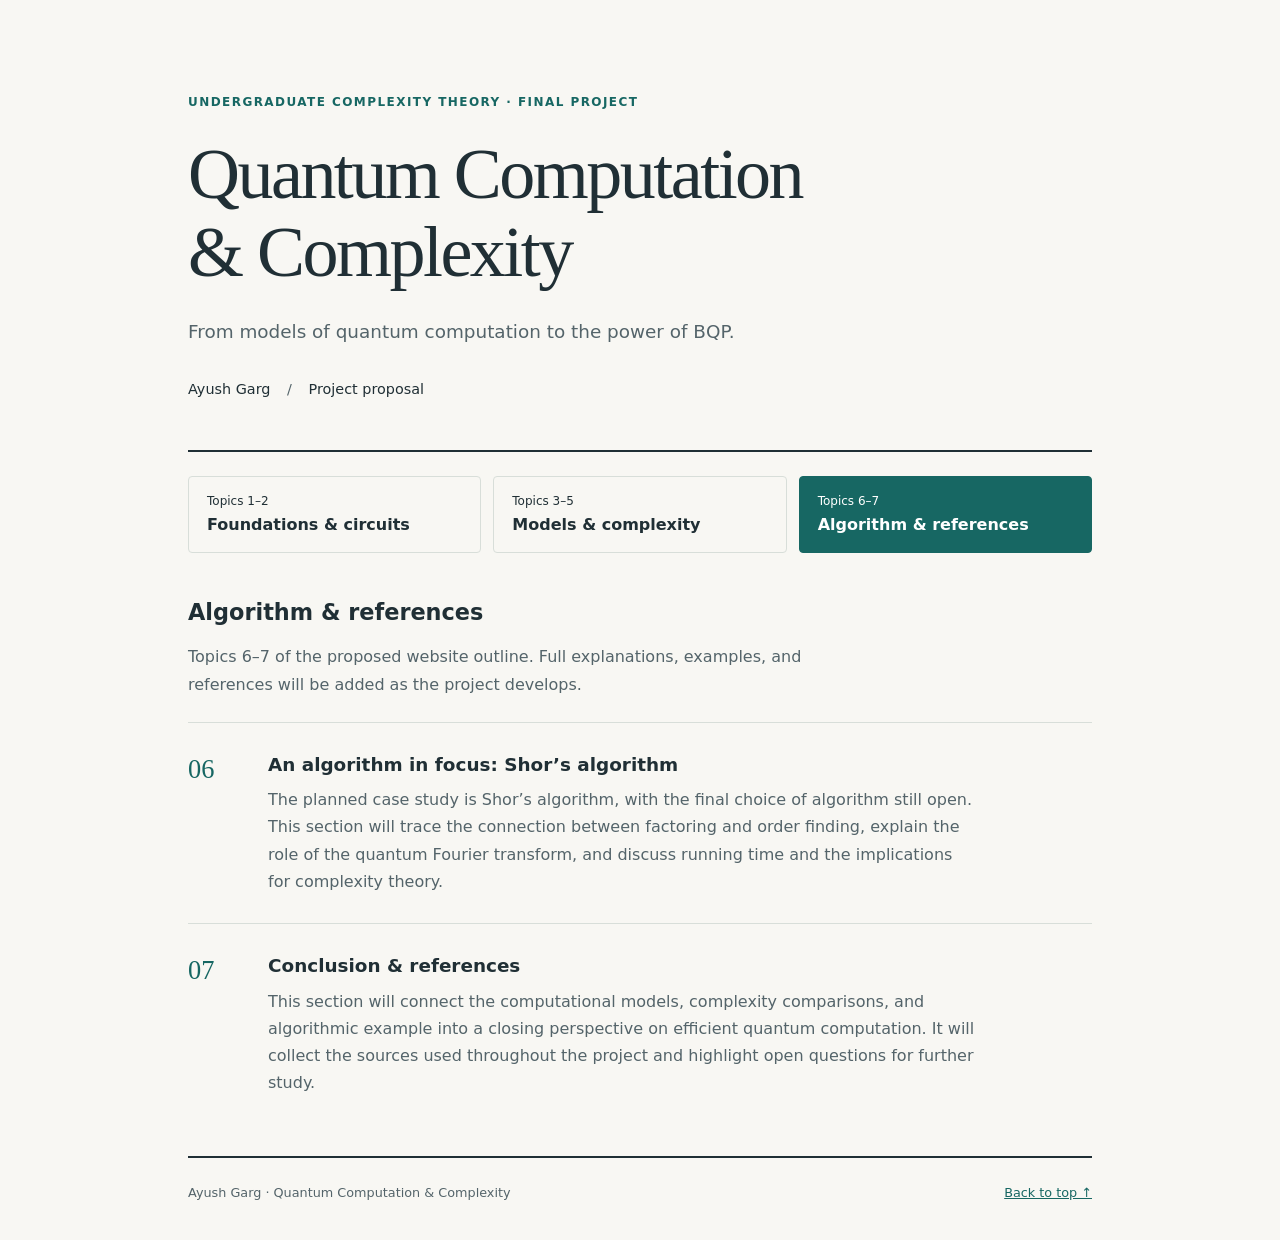
==== algorithm-and-references.html @ 33ba8f1b "Split outline into three navigable topic pages" ====
<!DOCTYPE html>
<html lang="en">
<head>
  <meta charset="utf-8">
  <meta name="viewport" content="width=device-width, initial-scale=1">
  <meta name="description" content="Ayush Garg’s complexity theory final project: a proposed exploration of quantum computation and BQP.">
  <title>Algorithm &amp; references | Ayush Garg</title>
  <link rel="stylesheet" href="styles.css">
</head>
<body>
  <a class="skip-link" href="#outline">Skip to outline</a>
  <div class="page">
    <header>
      <p class="eyebrow">Undergraduate Complexity Theory · Final Project</p>
      <h1>Quantum Computation<br>&amp; Complexity</h1>
      <p class="subtitle">From models of quantum computation to the power of BQP.</p>
      <p class="byline">Ayush Garg <span aria-hidden="true">/</span> Project proposal</p>
    </header>
    <nav class="page-nav" aria-label="Project pages">
      <a href="index.html"><span>Topics 1–2</span>Foundations &amp; circuits</a>
      <a href="models-and-complexity.html"><span>Topics 3–5</span>Models &amp; complexity</a>
      <a href="algorithm-and-references.html" aria-current="page"><span>Topics 6–7</span>Algorithm &amp; references</a>
    </nav>
    <main id="outline">
      <div class="outline-heading">
        <h2>Algorithm &amp; references</h2>
        <p>Topics 6–7 of the proposed website outline. Full explanations, examples, and references will be added as the project develops.</p>
      </div>
      <!-- Add future content inside each corresponding section. -->
      <ol class="chapters" start="6" style="--chapter-start: 5">
        <li><section id="quantum-algorithm" aria-labelledby="algorithm-title">
          <h3 id="algorithm-title"><a href="#quantum-algorithm">An algorithm in focus: Shor’s algorithm</a></h3>
          <p>The planned case study is Shor’s algorithm, with the final choice of algorithm still open. This section will trace the connection between factoring and order finding, explain the role of the quantum Fourier transform, and discuss running time and the implications for complexity theory.</p>
        </section></li>
        <li><section id="conclusion-and-references" aria-labelledby="references-title">
          <h3 id="references-title"><a href="#conclusion-and-references">Conclusion &amp; references</a></h3>
          <p>This section will connect the computational models, complexity comparisons, and algorithmic example into a closing perspective on efficient quantum computation. It will collect the sources used throughout the project and highlight open questions for further study.</p>
        </section></li>
      </ol>
    </main>
    <footer>Ayush Garg · Quantum Computation &amp; Complexity <a href="#">Back to top ↑</a></footer>
  </div>
</body>
</html>
---- styles.css ----
:root { color-scheme: light; --paper: #f8f7f3; --ink: #202f35; --muted: #54646a; --accent: #176763; --rule: #d8ded9; }
* { box-sizing: border-box; }
html { scroll-behavior: smooth; }
body { margin: 0; background: var(--paper); color: var(--ink); font-family: system-ui, -apple-system, BlinkMacSystemFont, "Segoe UI", sans-serif; line-height: 1.7; }
.page { max-width: 1000px; margin: 0 auto; padding: 0 48px; }
header { padding: 80px 0 48px; border-bottom: 2px solid var(--ink); }
.eyebrow { color: var(--accent); font-size: .75rem; font-weight: 700; letter-spacing: .12em; text-transform: uppercase; }
h1 { margin: 24px 0; font-family: Georgia, "Times New Roman", serif; font-size: clamp(2.5rem, 6vw, 4.5rem); font-weight: 400; line-height: 1.08; letter-spacing: -.035em; }
.subtitle { max-width: 550px; color: var(--muted); font-size: 1.15rem; }
.byline { margin: 30px 0 0; font-size: .9rem; }
.byline span { margin: 0 12px; color: var(--muted); }
.outline-heading { padding: 40px 0 24px; }
h2 { margin: 0 0 12px; font-size: 1.4rem; font-weight: 600; }
.outline-heading p { max-width: 680px; margin: 0; color: var(--muted); }
.chapters { list-style: none; counter-reset: chapter var(--chapter-start, 0); margin: 0; padding: 0; }
.chapters li { counter-increment: chapter; display: grid; grid-template-columns: 56px 1fr; gap: 24px; padding: 28px 0; border-top: 1px solid var(--rule); }
.chapters li::before { content: counter(chapter, decimal-leading-zero); color: var(--accent); font-family: Georgia, "Times New Roman", serif; font-size: 1.65rem; line-height: 1.4; }
section { scroll-margin-top: 24px; }
h3 { margin: 0 0 8px; font-size: 1.15rem; font-weight: 600; line-height: 1.5; }
h3 a { color: inherit; text-decoration: none; }
h3 a:hover { color: var(--accent); text-decoration: underline; text-underline-offset: 5px; }
section p { max-width: 710px; margin: 0; color: var(--muted); }
footer { display: flex; justify-content: space-between; gap: 20px; margin-top: 32px; padding: 24px 0 36px; border-top: 2px solid var(--ink); color: var(--muted); font-size: .8rem; }
footer a { color: var(--accent); white-space: nowrap; }
a:focus-visible { outline: 2px solid var(--accent); outline-offset: 5px; }
.skip-link { position: absolute; top: 8px; left: 8px; padding: 8px 16px; background: var(--ink); color: white; transform: translateY(-150%); }
.skip-link:focus { transform: translateY(0); }
@media (max-width: 600px) {
  .page { padding: 0 24px; }
  header { padding-top: 40px; }
  .chapters li { grid-template-columns: 32px 1fr; gap: 12px; }
  footer { flex-direction: column; gap: 8px; }
}
@media (prefers-reduced-motion: reduce) { html { scroll-behavior: auto; } }

/* Shared navigation across the three topic pages. */
.page-nav { display: flex; gap: 12px; padding: 24px 0 0; }
.page-nav a { flex: 1; padding: 14px 18px; border: 1px solid var(--rule); border-radius: 4px; color: var(--ink); text-decoration: none; font-weight: 600; }
.page-nav span { display: block; font-size: .75rem; font-weight: 400; }
.page-nav a:hover { border-color: var(--accent); }
.page-nav a[aria-current="page"] { background: var(--accent); border-color: var(--accent); color: white; }
@media (max-width: 600px) { .page-nav { flex-direction: column; gap: 8px; } }
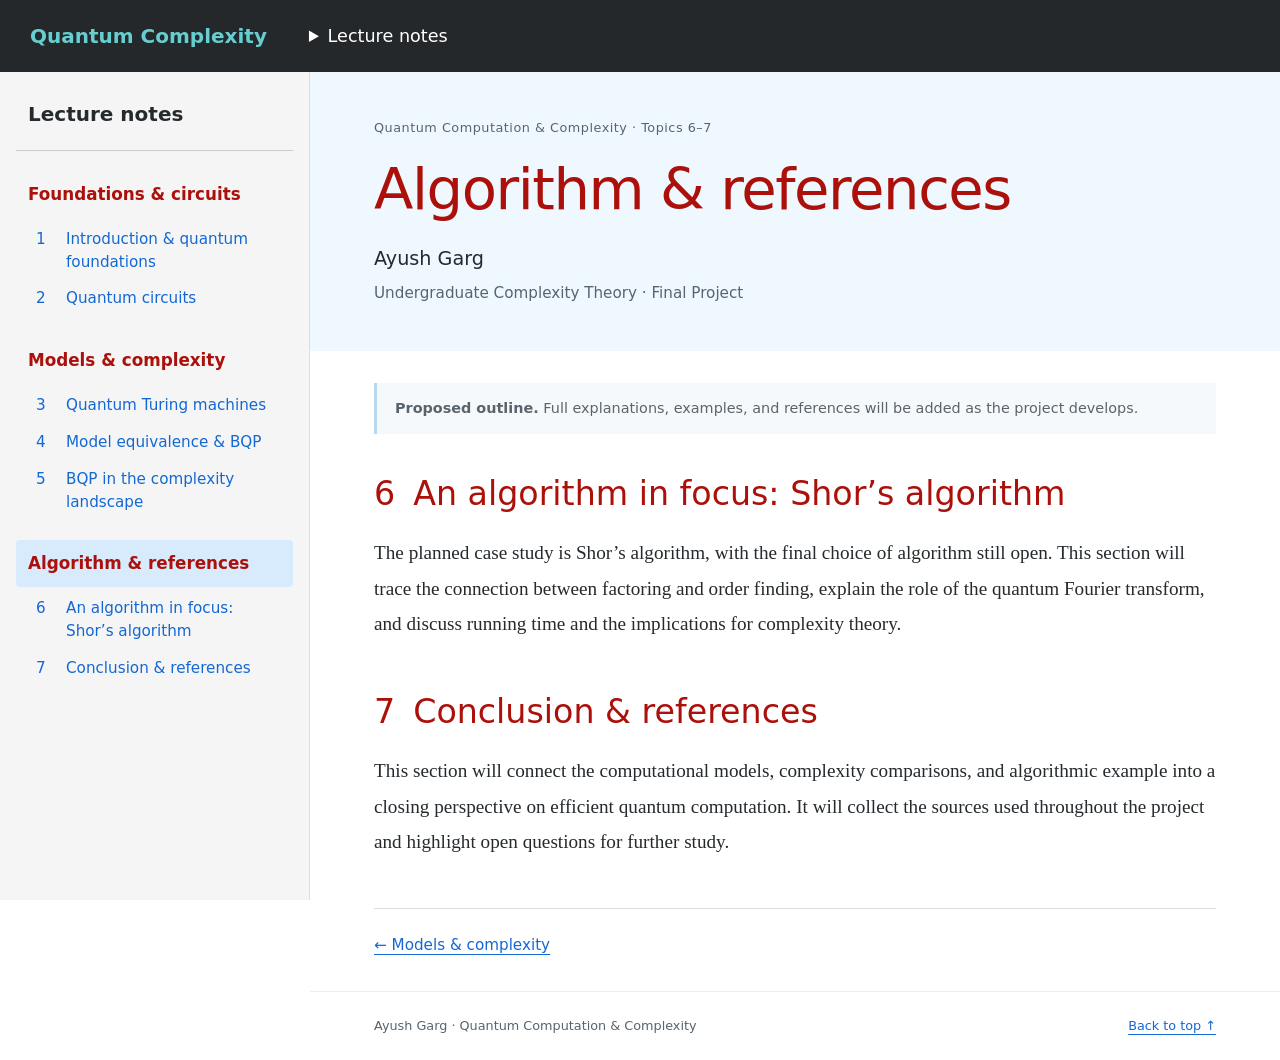
==== commit f143ae2f: "Style project as lecture notes with sidebar navigation" ====
--- a/algorithm-and-references.html
+++ b/algorithm-and-references.html
@@ -5,38 +5,55 @@
   <meta name="viewport" content="width=device-width, initial-scale=1">
   <meta name="description" content="Ayush Garg’s complexity theory final project: a proposed exploration of quantum computation and BQP.">
   <title>Algorithm &amp; references | Ayush Garg</title>
-  <link rel="stylesheet" href="styles.css">
+  <link rel="stylesheet" href="styles.css?v=lecture-notes">
 </head>
 <body>
-  <a class="skip-link" href="#outline">Skip to outline</a>
-  <div class="page">
-    <header>
-      <p class="eyebrow">Undergraduate Complexity Theory · Final Project</p>
-      <h1>Quantum Computation<br>&amp; Complexity</h1>
-      <p class="subtitle">From models of quantum computation to the power of BQP.</p>
-      <p class="byline">Ayush Garg <span aria-hidden="true">/</span> Project proposal</p>
-    </header>
-    <nav class="page-nav" aria-label="Project pages">
-      <a href="index.html"><span>Topics 1–2</span>Foundations &amp; circuits</a>
-      <a href="models-and-complexity.html"><span>Topics 3–5</span>Models &amp; complexity</a>
-      <a href="algorithm-and-references.html" aria-current="page"><span>Topics 6–7</span>Algorithm &amp; references</a>
-    </nav>
+  <a class="skip-link" href="#outline">Skip to lecture notes</a>
+  <header class="topbar">
+    <a class="brand" href="index.html">Quantum Complexity</a>
+    <details class="lecture-menu"><summary>Lecture notes</summary><div class="menu-links"><a href="index.html">Foundations &amp; circuits</a><a href="models-and-complexity.html">Models &amp; complexity</a><a href="algorithm-and-references.html" aria-current="page">Algorithm &amp; references</a></div></details>
+  </header>
+  <aside class="sidebar">
+    <h2>Lecture notes</h2>
+    <nav aria-label="Lecture notes">
+<div class="nav-group"><a class="lecture-link" href="index.html">Foundations &amp; circuits</a><ul class="section-links">
+<li><a href="index.html#introduction"><span>1</span>Introduction &amp; quantum foundations</a></li>
+<li><a href="index.html#quantum-circuits"><span>2</span>Quantum circuits</a></li>
+</ul></div>
+<div class="nav-group"><a class="lecture-link" href="models-and-complexity.html">Models &amp; complexity</a><ul class="section-links">
+<li><a href="models-and-complexity.html#quantum-turing-machines"><span>3</span>Quantum Turing machines</a></li>
+<li><a href="models-and-complexity.html#equivalence-and-bqp"><span>4</span>Model equivalence &amp; BQP</a></li>
+<li><a href="models-and-complexity.html#complexity-landscape"><span>5</span>BQP in the complexity landscape</a></li>
+</ul></div>
+<div class="nav-group"><a class="lecture-link" href="algorithm-and-references.html" aria-current="page">Algorithm &amp; references</a><ul class="section-links">
+<li><a href="algorithm-and-references.html#quantum-algorithm"><span>6</span>An algorithm in focus: Shor’s algorithm</a></li>
+<li><a href="algorithm-and-references.html#conclusion-and-references"><span>7</span>Conclusion &amp; references</a></li>
+</ul></div>
+</nav>
+  </aside>
+  <div class="reading-pane">
     <main id="outline">
-      <div class="outline-heading">
-        <h2>Algorithm &amp; references</h2>
-        <p>Topics 6–7 of the proposed website outline. Full explanations, examples, and references will be added as the project develops.</p>
-      </div>
+      <header class="lecture-header">
+        <p class="eyebrow">Quantum Computation &amp; Complexity · Topics 6–7</p>
+        <h1>Algorithm &amp; references</h1>
+        <p class="byline">Ayush Garg</p>
+        <p class="course">Undergraduate Complexity Theory · Final Project</p>
+      </header>
+      <div class="notes-body">
+        <p class="proposal-note"><strong>Proposed outline.</strong> Full explanations, examples, and references will be added as the project develops.</p>
       <!-- Add future content inside each corresponding section. -->
       <ol class="chapters" start="6" style="--chapter-start: 5">
         <li><section id="quantum-algorithm" aria-labelledby="algorithm-title">
-          <h3 id="algorithm-title"><a href="#quantum-algorithm">An algorithm in focus: Shor’s algorithm</a></h3>
+          <h2 id="algorithm-title"><a href="#quantum-algorithm">An algorithm in focus: Shor’s algorithm</a></h2>
           <p>The planned case study is Shor’s algorithm, with the final choice of algorithm still open. This section will trace the connection between factoring and order finding, explain the role of the quantum Fourier transform, and discuss running time and the implications for complexity theory.</p>
         </section></li>
         <li><section id="conclusion-and-references" aria-labelledby="references-title">
-          <h3 id="references-title"><a href="#conclusion-and-references">Conclusion &amp; references</a></h3>
+          <h2 id="references-title"><a href="#conclusion-and-references">Conclusion &amp; references</a></h2>
           <p>This section will connect the computational models, complexity comparisons, and algorithmic example into a closing perspective on efficient quantum computation. It will collect the sources used throughout the project and highlight open questions for further study.</p>
         </section></li>
       </ol>
+        <nav class="reading-nav" aria-label="Continue reading"><a href="models-and-complexity.html">← Models &amp; complexity</a></nav>
+      </div>
     </main>
     <footer>Ayush Garg · Quantum Computation &amp; Complexity <a href="#">Back to top ↑</a></footer>
   </div>
--- a/styles.css
+++ b/styles.css
@@ -1,42 +1,60 @@
-:root { color-scheme: light; --paper: #f8f7f3; --ink: #202f35; --muted: #54646a; --accent: #176763; --rule: #d8ded9; }
+:root { color-scheme: light; --ink: #252a2d; --muted: #59646c; --red: #ac100b; --blue: #1468d4; --selected: #d8ebfc; --sidebar: 310px; --topbar: 72px; }
 * { box-sizing: border-box; }
-html { scroll-behavior: smooth; }
-body { margin: 0; background: var(--paper); color: var(--ink); font-family: system-ui, -apple-system, BlinkMacSystemFont, "Segoe UI", sans-serif; line-height: 1.7; }
-.page { max-width: 1000px; margin: 0 auto; padding: 0 48px; }
-header { padding: 80px 0 48px; border-bottom: 2px solid var(--ink); }
-.eyebrow { color: var(--accent); font-size: .75rem; font-weight: 700; letter-spacing: .12em; text-transform: uppercase; }
-h1 { margin: 24px 0; font-family: Georgia, "Times New Roman", serif; font-size: clamp(2.5rem, 6vw, 4.5rem); font-weight: 400; line-height: 1.08; letter-spacing: -.035em; }
-.subtitle { max-width: 550px; color: var(--muted); font-size: 1.15rem; }
-.byline { margin: 30px 0 0; font-size: .9rem; }
-.byline span { margin: 0 12px; color: var(--muted); }
-.outline-heading { padding: 40px 0 24px; }
-h2 { margin: 0 0 12px; font-size: 1.4rem; font-weight: 600; }
-.outline-heading p { max-width: 680px; margin: 0; color: var(--muted); }
-.chapters { list-style: none; counter-reset: chapter var(--chapter-start, 0); margin: 0; padding: 0; }
-.chapters li { counter-increment: chapter; display: grid; grid-template-columns: 56px 1fr; gap: 24px; padding: 28px 0; border-top: 1px solid var(--rule); }
-.chapters li::before { content: counter(chapter, decimal-leading-zero); color: var(--accent); font-family: Georgia, "Times New Roman", serif; font-size: 1.65rem; line-height: 1.4; }
-section { scroll-margin-top: 24px; }
-h3 { margin: 0 0 8px; font-size: 1.15rem; font-weight: 600; line-height: 1.5; }
-h3 a { color: inherit; text-decoration: none; }
-h3 a:hover { color: var(--accent); text-decoration: underline; text-underline-offset: 5px; }
-section p { max-width: 710px; margin: 0; color: var(--muted); }
-footer { display: flex; justify-content: space-between; gap: 20px; margin-top: 32px; padding: 24px 0 36px; border-top: 2px solid var(--ink); color: var(--muted); font-size: .8rem; }
-footer a { color: var(--accent); white-space: nowrap; }
-a:focus-visible { outline: 2px solid var(--accent); outline-offset: 5px; }
-.skip-link { position: absolute; top: 8px; left: 8px; padding: 8px 16px; background: var(--ink); color: white; transform: translateY(-150%); }
+html { scroll-behavior: smooth; scroll-padding-top: 96px; }
+body { margin: 0; background: white; color: var(--ink); font-family: system-ui, -apple-system, BlinkMacSystemFont, "Segoe UI", sans-serif; line-height: 1.6; }
+a { color: var(--blue); text-underline-offset: 4px; }
+a:focus-visible, summary:focus-visible { outline: 3px solid #3187e5; outline-offset: 3px; }
+.topbar { position: sticky; top: 0; z-index: 10; height: var(--topbar); display: flex; align-items: center; gap: 42px; padding: 0 30px; background: #24282b; color: white; }
+.brand { color: #66ced0; font-size: 1.25rem; font-weight: 650; text-decoration: none; }
+.lecture-menu { position: relative; }
+.lecture-menu summary { cursor: pointer; font-size: 1.1rem; padding: 12px 0; }
+.menu-links { position: absolute; top: 100%; left: 0; width: 290px; padding: 10px 0; background: white; border: 1px solid #d6dadd; border-radius: 5px; box-shadow: 0 12px 28px #0003; }
+.menu-links a { display: block; padding: 12px 20px; color: var(--red); text-decoration: none; }
+.menu-links a:hover, .menu-links a[aria-current="page"] { background: var(--selected); }
+.sidebar { position: fixed; top: var(--topbar); bottom: 0; left: 0; width: var(--sidebar); overflow-y: auto; background: #f5f5f5; border-right: 1px solid #dedede; padding: 26px 16px; }
+.sidebar h2 { margin: 0 0 20px; padding: 0 12px 20px; border-bottom: 1px solid #ccc; font-size: 1.25rem; font-weight: 650; }
+.nav-group { margin-bottom: 20px; }
+.lecture-link { display: block; padding: 10px 12px; color: var(--red); text-decoration: none; border-radius: 4px; font-size: 1.05rem; font-weight: 550; }
+.lecture-link[aria-current="page"] { background: var(--selected); }
+.lecture-link:hover { background: #e5edf4; }
+.section-links { list-style: none; padding: 3px 0 0; margin: 0; }
+.section-links a { display: grid; grid-template-columns: 20px 1fr; gap: 10px; padding: 7px 12px 7px 20px; font-size: .95rem; text-decoration: none; line-height: 1.5; }
+.section-links a:hover { text-decoration: underline; background: #eaf2fa; }
+.reading-pane { margin-left: var(--sidebar); }
+.lecture-header { padding: 46px clamp(28px, 5vw, 80px); background: #eff8ff; }
+.eyebrow { margin: 0 0 18px; color: var(--muted); font-size: .8rem; letter-spacing: .04em; }
+h1 { margin: 0 0 20px; font-size: clamp(2.3rem, 4.5vw, 4.2rem); line-height: 1.17; color: var(--red); font-weight: 350; letter-spacing: -.025em; }
+.byline { margin: 0; font-size: 1.2rem; }
+.course { margin: 6px 0 0; color: var(--muted); font-size: .95rem; }
+.notes-body { max-width: 1100px; padding: 32px clamp(28px, 5vw, 80px) 10px; }
+.proposal-note { margin: 0 0 38px; padding: 14px 18px; border-left: 3px solid #b8d8ef; background: #f6f9fc; color: var(--muted); font-size: .9rem; }
+.chapters { list-style: none; counter-reset: chapter var(--chapter-start, 0); padding: 0; margin: 0; }
+.chapters > li { counter-increment: chapter; margin-bottom: 48px; }
+.chapters h2 { display: flex; gap: 18px; margin: 0 0 20px; font-size: clamp(1.65rem, 2.6vw, 2.5rem); line-height: 1.3; font-weight: 400; color: var(--red); }
+.chapters h2::before { content: counter(chapter); }
+.chapters h2 a { color: inherit; text-decoration: none; }
+.chapters h2 a:hover { text-decoration: underline; }
+section p { font-family: Georgia, "Times New Roman", serif; font-size: 1.2rem; line-height: 1.85; margin: 0 0 20px; }
+section:target { border-left: 3px solid #b8d8ef; padding-left: 18px; }
+.reading-nav { display: flex; flex-wrap: wrap; justify-content: space-between; gap: 18px; border-top: 1px solid #ddd; padding: 24px 0; font-size: .95rem; }
+.reading-nav .next { margin-left: auto; }
+footer { display: flex; flex-wrap: wrap; justify-content: space-between; gap: 16px; padding: 24px clamp(28px, 5vw, 80px); border-top: 1px solid #eee; color: var(--muted); font-size: .8rem; }
+.skip-link { position: fixed; z-index: 20; top: 8px; left: 8px; padding: 10px 18px; background: white; transform: translateY(-150%); }
 .skip-link:focus { transform: translateY(0); }
-@media (max-width: 600px) {
-  .page { padding: 0 24px; }
-  header { padding-top: 40px; }
-  .chapters li { grid-template-columns: 32px 1fr; gap: 12px; }
-  footer { flex-direction: column; gap: 8px; }
+@media (min-width: 1500px) { :root { --sidebar: 350px; } }
+@media (max-width: 760px) {
+  :root { --topbar: 64px; }
+  .topbar { padding: 0 18px; gap: 20px; justify-content: space-between; }
+  .brand { font-size: 1rem; }
+  .lecture-menu summary { font-size: .9rem; }
+  .menu-links { left: auto; right: 0; width: min(290px, 90vw); }
+  .sidebar { position: static; width: auto; padding: 20px 16px 4px; border-right: 0; border-bottom: 1px solid #ddd; }
+  .sidebar h2 { font-size: 1.1rem; margin-bottom: 12px; padding-bottom: 12px; }
+  .nav-group { margin-bottom: 12px; }
+  .reading-pane { margin-left: 0; }
+  .lecture-header { padding: 32px 24px; }
+  .notes-body { padding: 24px; }
+  section p { font-size: 1.1rem; }
+  footer { padding: 24px; }
 }
 @media (prefers-reduced-motion: reduce) { html { scroll-behavior: auto; } }
-
-/* Shared navigation across the three topic pages. */
-.page-nav { display: flex; gap: 12px; padding: 24px 0 0; }
-.page-nav a { flex: 1; padding: 14px 18px; border: 1px solid var(--rule); border-radius: 4px; color: var(--ink); text-decoration: none; font-weight: 600; }
-.page-nav span { display: block; font-size: .75rem; font-weight: 400; }
-.page-nav a:hover { border-color: var(--accent); }
-.page-nav a[aria-current="page"] { background: var(--accent); border-color: var(--accent); color: white; }
-@media (max-width: 600px) { .page-nav { flex-direction: column; gap: 8px; } }
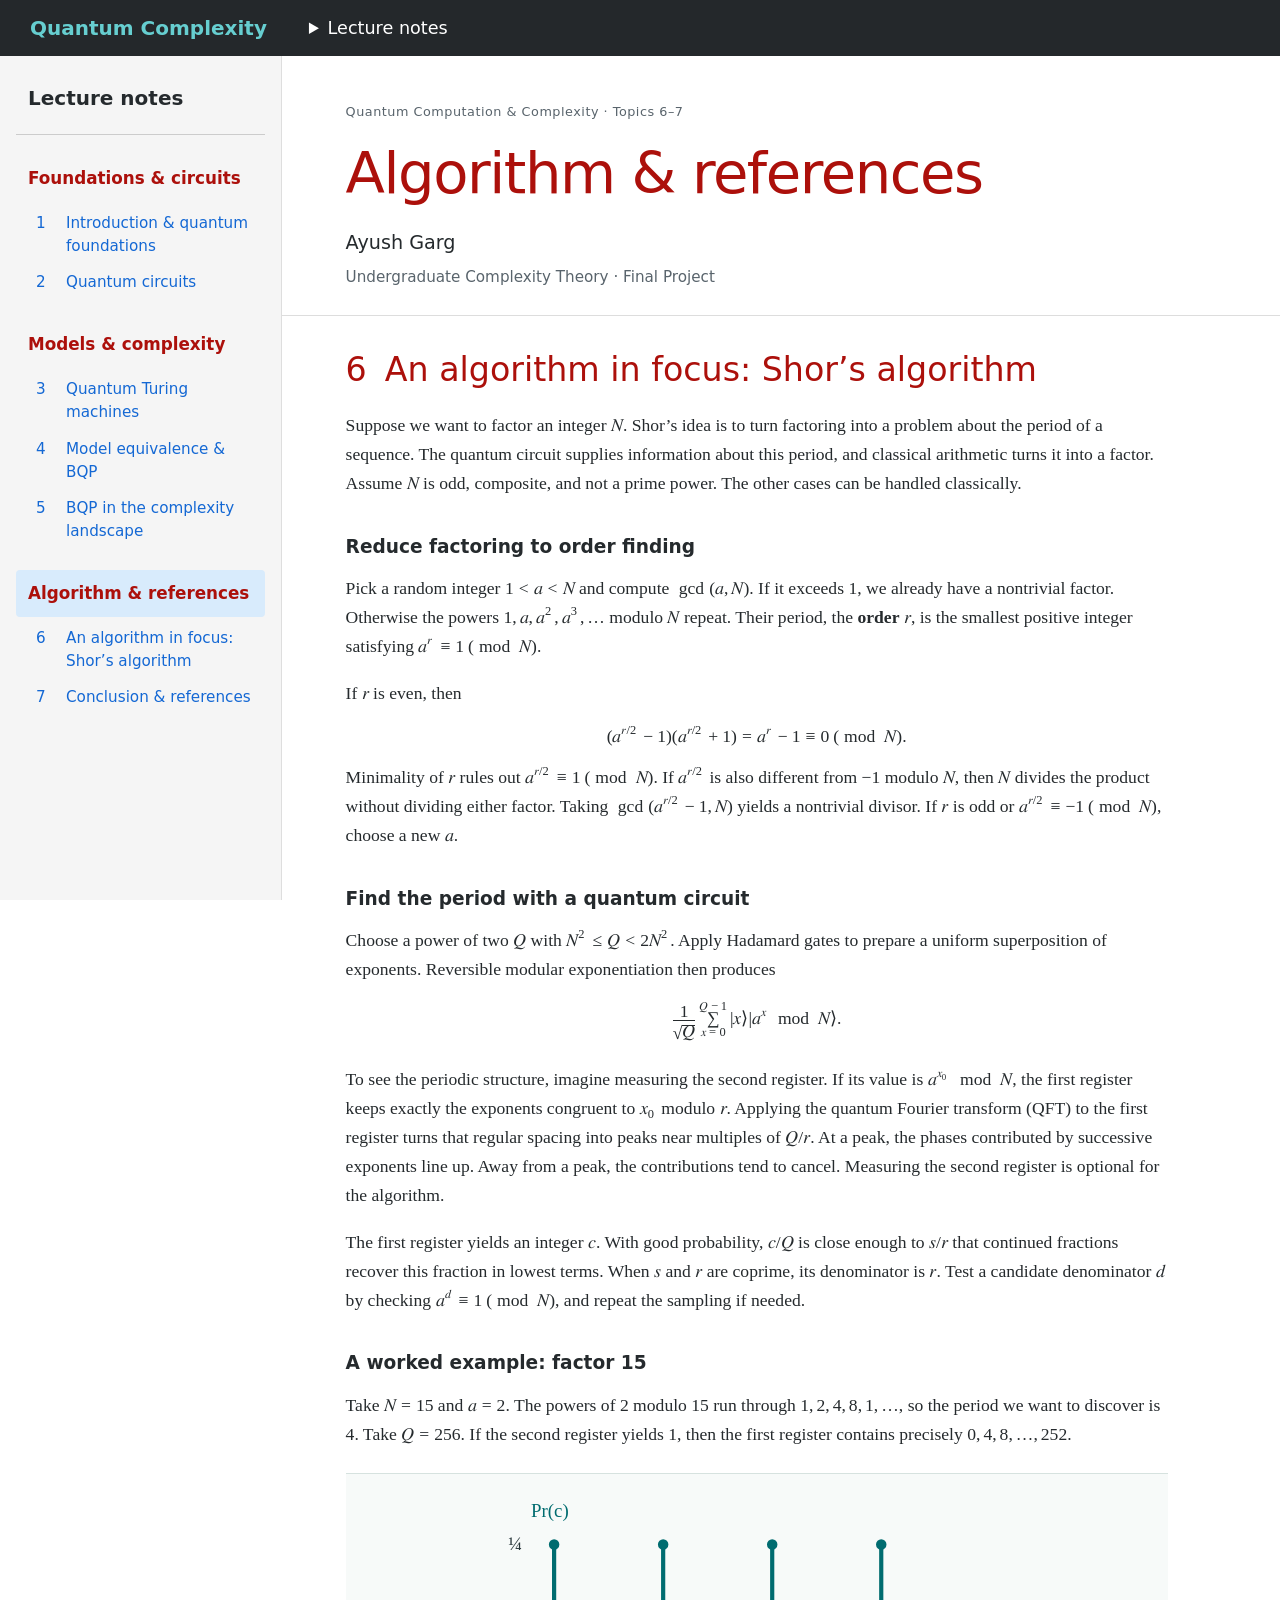
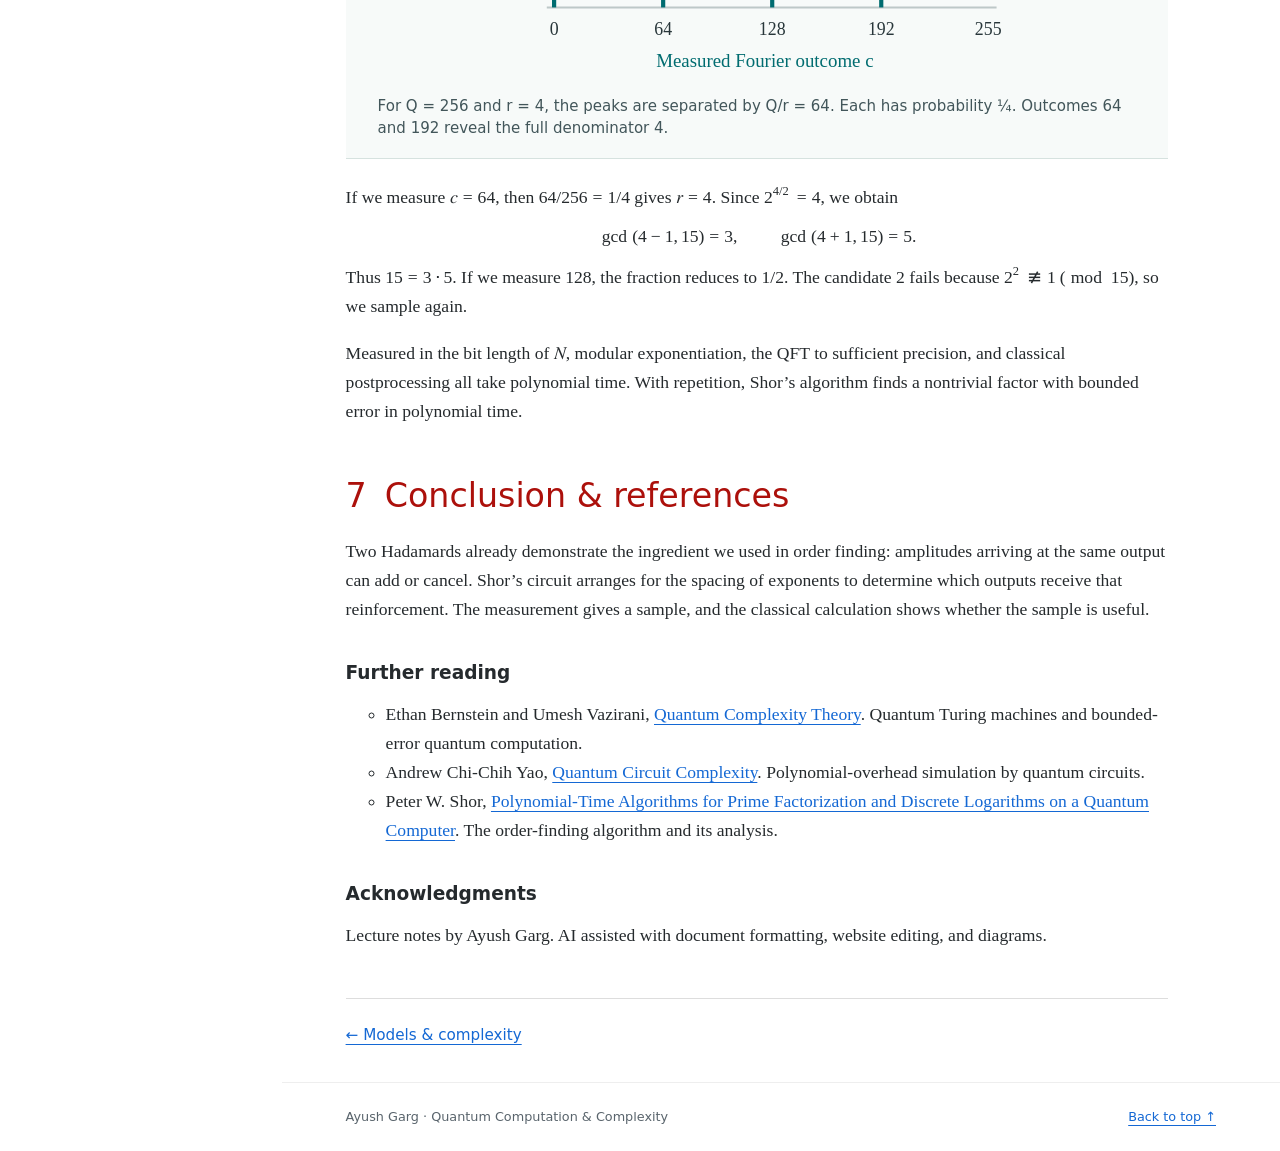
==== commit 1084085a: "4Draft 1" ====
--- a/algorithm-and-references.html
+++ b/algorithm-and-references.html
@@ -3,9 +3,9 @@
 <head>
   <meta charset="utf-8">
   <meta name="viewport" content="width=device-width, initial-scale=1">
-  <meta name="description" content="Ayush Garg’s complexity theory final project: a proposed exploration of quantum computation and BQP.">
+  <meta name="description" content="Ayush Garg’s complexity theory final project: lecture notes on quantum computation and BQP.">
   <title>Algorithm &amp; references | Ayush Garg</title>
-  <link rel="stylesheet" href="styles.css?v=lecture-notes">
+  <link rel="stylesheet" href="styles.css?v=quantum-notes-2">
 </head>
 <body>
   <a class="skip-link" href="#outline">Skip to lecture notes</a>
@@ -40,16 +40,42 @@
         <p class="course">Undergraduate Complexity Theory · Final Project</p>
       </header>
       <div class="notes-body">
-        <p class="proposal-note"><strong>Proposed outline.</strong> Full explanations, examples, and references will be added as the project develops.</p>
-      <!-- Add future content inside each corresponding section. -->
+
       <ol class="chapters" start="6" style="--chapter-start: 5">
         <li><section id="quantum-algorithm" aria-labelledby="algorithm-title">
           <h2 id="algorithm-title"><a href="#quantum-algorithm">An algorithm in focus: Shor’s algorithm</a></h2>
-          <p>The planned case study is Shor’s algorithm, with the final choice of algorithm still open. This section will trace the connection between factoring and order finding, explain the role of the quantum Fourier transform, and discuss running time and the implications for complexity theory.</p>
+<p>Suppose we want to factor an integer <math display="inline" xmlns="http://www.w3.org/1998/Math/MathML"><semantics><mi>N</mi><annotation encoding="application/x-tex">N</annotation></semantics></math>. Shor’s idea is to turn factoring into a problem about the period of a sequence. The quantum circuit supplies information about this period, and classical arithmetic turns it into a factor. Assume <math display="inline" xmlns="http://www.w3.org/1998/Math/MathML"><semantics><mi>N</mi><annotation encoding="application/x-tex">N</annotation></semantics></math> is odd, composite, and not a prime power. The other cases can be handled classically.</p>
+<h3 id="reduce-factoring-to-order-finding">Reduce factoring to order finding</h3>
+<p>Pick a random integer <math display="inline" xmlns="http://www.w3.org/1998/Math/MathML"><semantics><mrow><mn>1</mn><mo>&lt;</mo><mi>a</mi><mo>&lt;</mo><mi>N</mi></mrow><annotation encoding="application/x-tex">1&lt;a&lt;N</annotation></semantics></math> and compute <math display="inline" xmlns="http://www.w3.org/1998/Math/MathML"><semantics><mrow><mo>gcd</mo><mrow><mo stretchy="true" form="prefix">(</mo><mi>a</mi><mo>,</mo><mi>N</mi><mo stretchy="true" form="postfix">)</mo></mrow></mrow><annotation encoding="application/x-tex">\gcd(a,N)</annotation></semantics></math>. If it exceeds 1, we already have a nontrivial factor. Otherwise the powers <math display="inline" xmlns="http://www.w3.org/1998/Math/MathML"><semantics><mrow><mn>1</mn><mo>,</mo><mi>a</mi><mo>,</mo><msup><mi>a</mi><mn>2</mn></msup><mo>,</mo><msup><mi>a</mi><mn>3</mn></msup><mo>,</mo><mi>…</mi></mrow><annotation encoding="application/x-tex">1,a,a^2,a^3,\ldots</annotation></semantics></math> modulo <math display="inline" xmlns="http://www.w3.org/1998/Math/MathML"><semantics><mi>N</mi><annotation encoding="application/x-tex">N</annotation></semantics></math> repeat. Their period, the <strong>order</strong> <math display="inline" xmlns="http://www.w3.org/1998/Math/MathML"><semantics><mi>r</mi><annotation encoding="application/x-tex">r</annotation></semantics></math>, is the smallest positive integer satisfying <math display="inline" xmlns="http://www.w3.org/1998/Math/MathML"><semantics><mrow><msup><mi>a</mi><mi>r</mi></msup><mo>≡</mo><mn>1</mn><mrow><mspace width="0.222em"></mspace><mo stretchy="false" form="prefix">(</mo><mo>mod</mo><mspace width="0.222em"></mspace><mi>N</mi><mo stretchy="false" form="postfix">)</mo></mrow></mrow><annotation encoding="application/x-tex">a^r\equiv1\pmod N</annotation></semantics></math>.</p>
+<p>If <math display="inline" xmlns="http://www.w3.org/1998/Math/MathML"><semantics><mi>r</mi><annotation encoding="application/x-tex">r</annotation></semantics></math> is even, then <math display="block" xmlns="http://www.w3.org/1998/Math/MathML"><semantics><mrow><mrow><mo stretchy="true" form="prefix">(</mo><msup><mi>a</mi><mrow><mi>r</mi><mi>/</mi><mn>2</mn></mrow></msup><mo>−</mo><mn>1</mn><mo stretchy="true" form="postfix">)</mo></mrow><mrow><mo stretchy="true" form="prefix">(</mo><msup><mi>a</mi><mrow><mi>r</mi><mi>/</mi><mn>2</mn></mrow></msup><mo>+</mo><mn>1</mn><mo stretchy="true" form="postfix">)</mo></mrow><mo>=</mo><msup><mi>a</mi><mi>r</mi></msup><mo>−</mo><mn>1</mn><mo>≡</mo><mn>0</mn><mrow><mspace width="0.222em"></mspace><mo stretchy="false" form="prefix">(</mo><mo>mod</mo><mspace width="0.222em"></mspace><mi>N</mi><mo stretchy="false" form="postfix">)</mo></mrow><mi>.</mi></mrow><annotation encoding="application/x-tex">(a^{r/2}-1)(a^{r/2}+1)=a^r-1\equiv0\pmod N.</annotation></semantics></math> Minimality of <math display="inline" xmlns="http://www.w3.org/1998/Math/MathML"><semantics><mi>r</mi><annotation encoding="application/x-tex">r</annotation></semantics></math> rules out <math display="inline" xmlns="http://www.w3.org/1998/Math/MathML"><semantics><mrow><msup><mi>a</mi><mrow><mi>r</mi><mi>/</mi><mn>2</mn></mrow></msup><mo>≡</mo><mn>1</mn><mrow><mspace width="0.222em"></mspace><mo stretchy="false" form="prefix">(</mo><mo>mod</mo><mspace width="0.222em"></mspace><mi>N</mi><mo stretchy="false" form="postfix">)</mo></mrow></mrow><annotation encoding="application/x-tex">a^{r/2}\equiv1\pmod N</annotation></semantics></math>. If <math display="inline" xmlns="http://www.w3.org/1998/Math/MathML"><semantics><msup><mi>a</mi><mrow><mi>r</mi><mi>/</mi><mn>2</mn></mrow></msup><annotation encoding="application/x-tex">a^{r/2}</annotation></semantics></math> is also different from <math display="inline" xmlns="http://www.w3.org/1998/Math/MathML"><semantics><mrow><mi>−</mi><mn>1</mn></mrow><annotation encoding="application/x-tex">-1</annotation></semantics></math> modulo <math display="inline" xmlns="http://www.w3.org/1998/Math/MathML"><semantics><mi>N</mi><annotation encoding="application/x-tex">N</annotation></semantics></math>, then <math display="inline" xmlns="http://www.w3.org/1998/Math/MathML"><semantics><mi>N</mi><annotation encoding="application/x-tex">N</annotation></semantics></math> divides the product without dividing either factor. Taking <math display="inline" xmlns="http://www.w3.org/1998/Math/MathML"><semantics><mrow><mo>gcd</mo><mrow><mo stretchy="true" form="prefix">(</mo><msup><mi>a</mi><mrow><mi>r</mi><mi>/</mi><mn>2</mn></mrow></msup><mo>−</mo><mn>1</mn><mo>,</mo><mi>N</mi><mo stretchy="true" form="postfix">)</mo></mrow></mrow><annotation encoding="application/x-tex">\gcd(a^{r/2}-1,N)</annotation></semantics></math> yields a nontrivial divisor. If <math display="inline" xmlns="http://www.w3.org/1998/Math/MathML"><semantics><mi>r</mi><annotation encoding="application/x-tex">r</annotation></semantics></math> is odd or <math display="inline" xmlns="http://www.w3.org/1998/Math/MathML"><semantics><mrow><msup><mi>a</mi><mrow><mi>r</mi><mi>/</mi><mn>2</mn></mrow></msup><mo>≡</mo><mi>−</mi><mn>1</mn><mrow><mspace width="0.222em"></mspace><mo stretchy="false" form="prefix">(</mo><mo>mod</mo><mspace width="0.222em"></mspace><mi>N</mi><mo stretchy="false" form="postfix">)</mo></mrow></mrow><annotation encoding="application/x-tex">a^{r/2}\equiv-1\pmod N</annotation></semantics></math>, choose a new <math display="inline" xmlns="http://www.w3.org/1998/Math/MathML"><semantics><mi>a</mi><annotation encoding="application/x-tex">a</annotation></semantics></math>.</p>
+<h3 id="find-the-period-with-a-quantum-circuit">Find the period with a quantum circuit</h3>
+<p>Choose a power of two <math display="inline" xmlns="http://www.w3.org/1998/Math/MathML"><semantics><mi>Q</mi><annotation encoding="application/x-tex">Q</annotation></semantics></math> with <math display="inline" xmlns="http://www.w3.org/1998/Math/MathML"><semantics><mrow><msup><mi>N</mi><mn>2</mn></msup><mo>≤</mo><mi>Q</mi><mo>&lt;</mo><mn>2</mn><msup><mi>N</mi><mn>2</mn></msup></mrow><annotation encoding="application/x-tex">N^2\le Q&lt;2N^2</annotation></semantics></math>. Apply Hadamard gates to prepare a uniform superposition of exponents. Reversible modular exponentiation then produces <math display="block" xmlns="http://www.w3.org/1998/Math/MathML"><semantics><mrow><mfrac><mn>1</mn><msqrt><mi>Q</mi></msqrt></mfrac><munderover><mo>∑</mo><mrow><mi>x</mi><mo>=</mo><mn>0</mn></mrow><mrow><mi>Q</mi><mo>−</mo><mn>1</mn></mrow></munderover><mrow><mo stretchy="true" form="prefix">|</mo><mi>x</mi><mo stretchy="false" form="postfix">⟩</mo><mo stretchy="true" form="postfix">|</mo></mrow><msup><mi>a</mi><mi>x</mi></msup><mrow><mspace width="0.222em"></mspace><mo>mod</mo><mspace width="0.222em"></mspace><mi>N</mi></mrow><mo stretchy="false" form="postfix">⟩</mo><mi>.</mi></mrow><annotation encoding="application/x-tex">\frac{1}{\sqrt Q}\sum_{x=0}^{Q-1}|x\rangle|a^x\bmod N\rangle.</annotation></semantics></math></p>
+<p>To see the periodic structure, imagine measuring the second register. If its value is <math display="inline" xmlns="http://www.w3.org/1998/Math/MathML"><semantics><mrow><msup><mi>a</mi><msub><mi>x</mi><mn>0</mn></msub></msup><mrow><mspace width="0.222em"></mspace><mo>mod</mo><mspace width="0.222em"></mspace><mi>N</mi></mrow></mrow><annotation encoding="application/x-tex">a^{x_0}\bmod N</annotation></semantics></math>, the first register keeps exactly the exponents congruent to <math display="inline" xmlns="http://www.w3.org/1998/Math/MathML"><semantics><msub><mi>x</mi><mn>0</mn></msub><annotation encoding="application/x-tex">x_0</annotation></semantics></math> modulo <math display="inline" xmlns="http://www.w3.org/1998/Math/MathML"><semantics><mi>r</mi><annotation encoding="application/x-tex">r</annotation></semantics></math>. Applying the quantum Fourier transform (QFT) to the first register turns that regular spacing into peaks near multiples of <math display="inline" xmlns="http://www.w3.org/1998/Math/MathML"><semantics><mrow><mi>Q</mi><mi>/</mi><mi>r</mi></mrow><annotation encoding="application/x-tex">Q/r</annotation></semantics></math>. At a peak, the phases contributed by successive exponents line up. Away from a peak, the contributions tend to cancel. Measuring the second register is optional for the algorithm.</p>
+<p>The first register yields an integer <math display="inline" xmlns="http://www.w3.org/1998/Math/MathML"><semantics><mi>c</mi><annotation encoding="application/x-tex">c</annotation></semantics></math>. With good probability, <math display="inline" xmlns="http://www.w3.org/1998/Math/MathML"><semantics><mrow><mi>c</mi><mi>/</mi><mi>Q</mi></mrow><annotation encoding="application/x-tex">c/Q</annotation></semantics></math> is close enough to <math display="inline" xmlns="http://www.w3.org/1998/Math/MathML"><semantics><mrow><mi>s</mi><mi>/</mi><mi>r</mi></mrow><annotation encoding="application/x-tex">s/r</annotation></semantics></math> that continued fractions recover this fraction in lowest terms. When <math display="inline" xmlns="http://www.w3.org/1998/Math/MathML"><semantics><mi>s</mi><annotation encoding="application/x-tex">s</annotation></semantics></math> and <math display="inline" xmlns="http://www.w3.org/1998/Math/MathML"><semantics><mi>r</mi><annotation encoding="application/x-tex">r</annotation></semantics></math> are coprime, its denominator is <math display="inline" xmlns="http://www.w3.org/1998/Math/MathML"><semantics><mi>r</mi><annotation encoding="application/x-tex">r</annotation></semantics></math>. Test a candidate denominator <math display="inline" xmlns="http://www.w3.org/1998/Math/MathML"><semantics><mi>d</mi><annotation encoding="application/x-tex">d</annotation></semantics></math> by checking <math display="inline" xmlns="http://www.w3.org/1998/Math/MathML"><semantics><mrow><msup><mi>a</mi><mi>d</mi></msup><mo>≡</mo><mn>1</mn><mrow><mspace width="0.222em"></mspace><mo stretchy="false" form="prefix">(</mo><mo>mod</mo><mspace width="0.222em"></mspace><mi>N</mi><mo stretchy="false" form="postfix">)</mo></mrow></mrow><annotation encoding="application/x-tex">a^d\equiv1\pmod N</annotation></semantics></math>, and repeat the sampling if needed.</p>
+<h3 id="a-worked-example-factor-15">A worked example: factor 15</h3>
+<p>Take <math display="inline" xmlns="http://www.w3.org/1998/Math/MathML"><semantics><mrow><mi>N</mi><mo>=</mo><mn>15</mn></mrow><annotation encoding="application/x-tex">N=15</annotation></semantics></math> and <math display="inline" xmlns="http://www.w3.org/1998/Math/MathML"><semantics><mrow><mi>a</mi><mo>=</mo><mn>2</mn></mrow><annotation encoding="application/x-tex">a=2</annotation></semantics></math>. The powers of 2 modulo 15 run through <math display="inline" xmlns="http://www.w3.org/1998/Math/MathML"><semantics><mrow><mn>1</mn><mo>,</mo><mn>2</mn><mo>,</mo><mn>4</mn><mo>,</mo><mn>8</mn><mo>,</mo><mn>1</mn><mo>,</mo><mi>…</mi></mrow><annotation encoding="application/x-tex">1,2,4,8,1,\ldots</annotation></semantics></math>, so the period we want to discover is 4. Take <math display="inline" xmlns="http://www.w3.org/1998/Math/MathML"><semantics><mrow><mi>Q</mi><mo>=</mo><mn>256</mn></mrow><annotation encoding="application/x-tex">Q=256</annotation></semantics></math>. If the second register yields 1, then the first register contains precisely <math display="inline" xmlns="http://www.w3.org/1998/Math/MathML"><semantics><mrow><mn>0</mn><mo>,</mo><mn>4</mn><mo>,</mo><mn>8</mn><mo>,</mo><mi>…</mi><mo>,</mo><mn>252</mn></mrow><annotation encoding="application/x-tex">0,4,8,\ldots,252</annotation></semantics></math>.</p>
+<figure>
+<img src="images/peaks.svg" alt="Four equal probability peaks at c = 0, 64, 128, and 192.">
+<figcaption>
+For Q = 256 and r = 4, the peaks are separated by Q/r = 64. Each has probability ¼. Outcomes 64 and 192 reveal the full denominator 4.
+</figcaption>
+</figure>
+<p>If we measure <math display="inline" xmlns="http://www.w3.org/1998/Math/MathML"><semantics><mrow><mi>c</mi><mo>=</mo><mn>64</mn></mrow><annotation encoding="application/x-tex">c=64</annotation></semantics></math>, then <math display="inline" xmlns="http://www.w3.org/1998/Math/MathML"><semantics><mrow><mn>64</mn><mi>/</mi><mn>256</mn><mo>=</mo><mn>1</mn><mi>/</mi><mn>4</mn></mrow><annotation encoding="application/x-tex">64/256=1/4</annotation></semantics></math> gives <math display="inline" xmlns="http://www.w3.org/1998/Math/MathML"><semantics><mrow><mi>r</mi><mo>=</mo><mn>4</mn></mrow><annotation encoding="application/x-tex">r=4</annotation></semantics></math>. Since <math display="inline" xmlns="http://www.w3.org/1998/Math/MathML"><semantics><mrow><msup><mn>2</mn><mrow><mn>4</mn><mi>/</mi><mn>2</mn></mrow></msup><mo>=</mo><mn>4</mn></mrow><annotation encoding="application/x-tex">2^{4/2}=4</annotation></semantics></math>, we obtain <math display="block" xmlns="http://www.w3.org/1998/Math/MathML"><semantics><mrow><mo>gcd</mo><mrow><mo stretchy="true" form="prefix">(</mo><mn>4</mn><mo>−</mo><mn>1</mn><mo>,</mo><mn>15</mn><mo stretchy="true" form="postfix">)</mo></mrow><mo>=</mo><mn>3</mn><mo>,</mo><mspace width="2.0em"></mspace><mo>gcd</mo><mrow><mo stretchy="true" form="prefix">(</mo><mn>4</mn><mo>+</mo><mn>1</mn><mo>,</mo><mn>15</mn><mo stretchy="true" form="postfix">)</mo></mrow><mo>=</mo><mn>5</mn><mi>.</mi></mrow><annotation encoding="application/x-tex">\gcd(4-1,15)=3,\qquad \gcd(4+1,15)=5.</annotation></semantics></math> Thus <math display="inline" xmlns="http://www.w3.org/1998/Math/MathML"><semantics><mrow><mn>15</mn><mo>=</mo><mn>3</mn><mo>⋅</mo><mn>5</mn></mrow><annotation encoding="application/x-tex">15=3\cdot5</annotation></semantics></math>. If we measure <math display="inline" xmlns="http://www.w3.org/1998/Math/MathML"><semantics><mn>128</mn><annotation encoding="application/x-tex">128</annotation></semantics></math>, the fraction reduces to <math display="inline" xmlns="http://www.w3.org/1998/Math/MathML"><semantics><mrow><mn>1</mn><mi>/</mi><mn>2</mn></mrow><annotation encoding="application/x-tex">1/2</annotation></semantics></math>. The candidate 2 fails because <math display="inline" xmlns="http://www.w3.org/1998/Math/MathML"><semantics><mrow><msup><mn>2</mn><mn>2</mn></msup><mo>≢</mo><mn>1</mn><mrow><mspace width="0.222em"></mspace><mo stretchy="false" form="prefix">(</mo><mo>mod</mo><mspace width="0.222em"></mspace><mn>15</mn><mo stretchy="false" form="postfix">)</mo></mrow></mrow><annotation encoding="application/x-tex">2^2\not\equiv1\pmod{15}</annotation></semantics></math>, so we sample again.</p>
+<p>Measured in the bit length of <math display="inline" xmlns="http://www.w3.org/1998/Math/MathML"><semantics><mi>N</mi><annotation encoding="application/x-tex">N</annotation></semantics></math>, modular exponentiation, the QFT to sufficient precision, and classical postprocessing all take polynomial time. With repetition, Shor’s algorithm finds a nontrivial factor with bounded error in polynomial time.</p>
+
         </section></li>
         <li><section id="conclusion-and-references" aria-labelledby="references-title">
           <h2 id="references-title"><a href="#conclusion-and-references">Conclusion &amp; references</a></h2>
-          <p>This section will connect the computational models, complexity comparisons, and algorithmic example into a closing perspective on efficient quantum computation. It will collect the sources used throughout the project and highlight open questions for further study.</p>
+<p>Two Hadamards already demonstrate the ingredient we used in order finding: amplitudes arriving at the same output can add or cancel. Shor’s circuit arranges for the spacing of exponents to determine which outputs receive that reinforcement. The measurement gives a sample, and the classical calculation shows whether the sample is useful.</p>
+<h3 id="further-reading">Further reading</h3>
+<ul>
+<li>Ethan Bernstein and Umesh Vazirani, <a href="https://doi.org/10.1137/S0097539796300921">Quantum Complexity Theory</a>. Quantum Turing machines and bounded-error quantum computation.</li>
+<li>Andrew Chi-Chih Yao, <a href="https://doi.org/10.1109/SFCS.1993.366852">Quantum Circuit Complexity</a>. Polynomial-overhead simulation by quantum circuits.</li>
+<li>Peter W. Shor, <a href="https://arxiv.org/abs/quant-ph/9508027">Polynomial-Time Algorithms for Prime Factorization and Discrete Logarithms on a Quantum Computer</a>. The order-finding algorithm and its analysis.</li>
+</ul>
+<h3 id="acknowledgments">Acknowledgments</h3>
+<p>Lecture notes by Ayush Garg. AI assisted with document formatting, website editing, and diagrams.</p>
+
         </section></li>
       </ol>
         <nav class="reading-nav" aria-label="Continue reading"><a href="models-and-complexity.html">← Models &amp; complexity</a></nav>
--- a/styles.css
+++ b/styles.css
@@ -58,3 +58,35 @@
   footer { padding: 24px; }
 }
 @media (prefers-reduced-motion: reduce) { html { scroll-behavior: auto; } }
+
+/* Reading layout for equations, definitions, and worked examples. */
+:root { --topbar: 56px; --sidebar: clamp(245px, 22vw, 310px); }
+.lecture-header { background: #fff; border-bottom: 1px solid #ddd; padding-bottom: 26px; }
+.notes-body { max-width: 950px; }
+section { font-family: Georgia, "Times New Roman", serif; font-size: 1.1rem; line-height: 1.65; }
+section p { font-size: inherit; line-height: inherit; margin: 0 0 1em; }
+section h2, section h3, summary { font-family: system-ui, sans-serif; }
+section h3 { font-size: 1.16rem; font-weight: 600; margin: 1.8em 0 .65em; }
+.definition { background: #fcfcf3; border: 1px solid #e5e4d9; border-left: 3px solid #a04a50; box-shadow: 0 2px 3px #2221; padding: 16px 20px; margin: 20px 0; }
+.definition p:first-child > strong:first-child { color: #902d36; }
+.definition p:last-child, details p:last-child { margin-bottom: 0; }
+math[display="block"] { display: block math; overflow-x: auto; padding: .45em 0; margin: .55em 0; }
+section figure { margin: 24px 0; padding: 18px clamp(12px,3vw,32px); border-block: 1px solid #d6e2df; background: #f7faf9; }
+figure img { display: block; width: 100%; max-width: 540px; margin: auto; }
+figcaption { color: #42565a; font: .94rem/1.5 system-ui,sans-serif; margin-top: 12px; }
+.containment div { text-align: center; font-size: clamp(1rem,2.8vw,1.7rem); }
+section details { margin: 1.3rem 0; border-block: 1px solid #dadedd; padding: 12px 0; }
+section summary { color: #8c2937; font-weight: 600; cursor: pointer; }
+section details[open] summary { margin-bottom: 14px; }
+pre { font: .92rem/1.6 monospace; background: #f1f5f6; overflow-x: auto; padding: 14px; }
+@media(max-width:760px) {
+  .sidebar { display:none; }
+  .lecture-header { padding-top:24px; }
+  .notes-body { padding-inline:18px; }
+  section:target { padding-left:0; border:none; }
+}
+@media print {
+  .topbar,.sidebar,.reading-nav,footer,.skip-link { display:none; }
+  .reading-pane { margin:0; }
+  .definition,figure { break-inside:avoid; }
+}
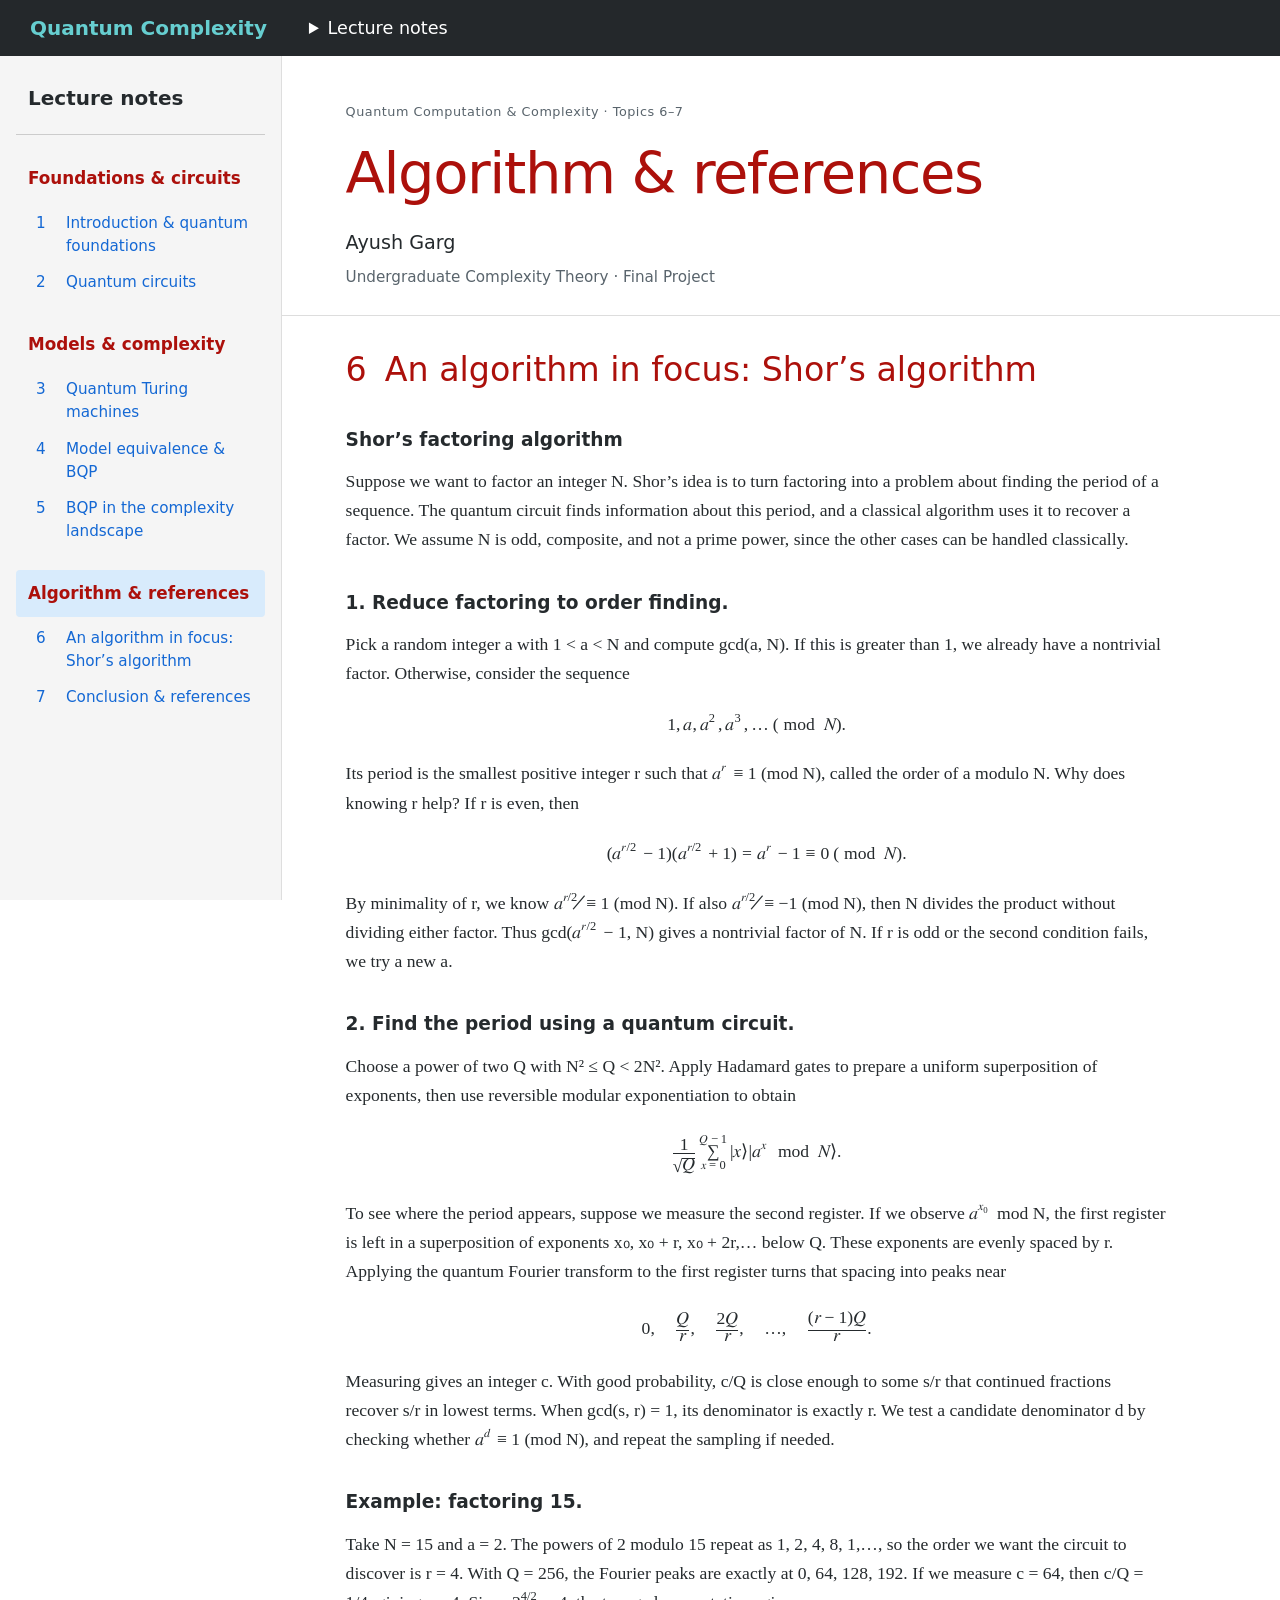
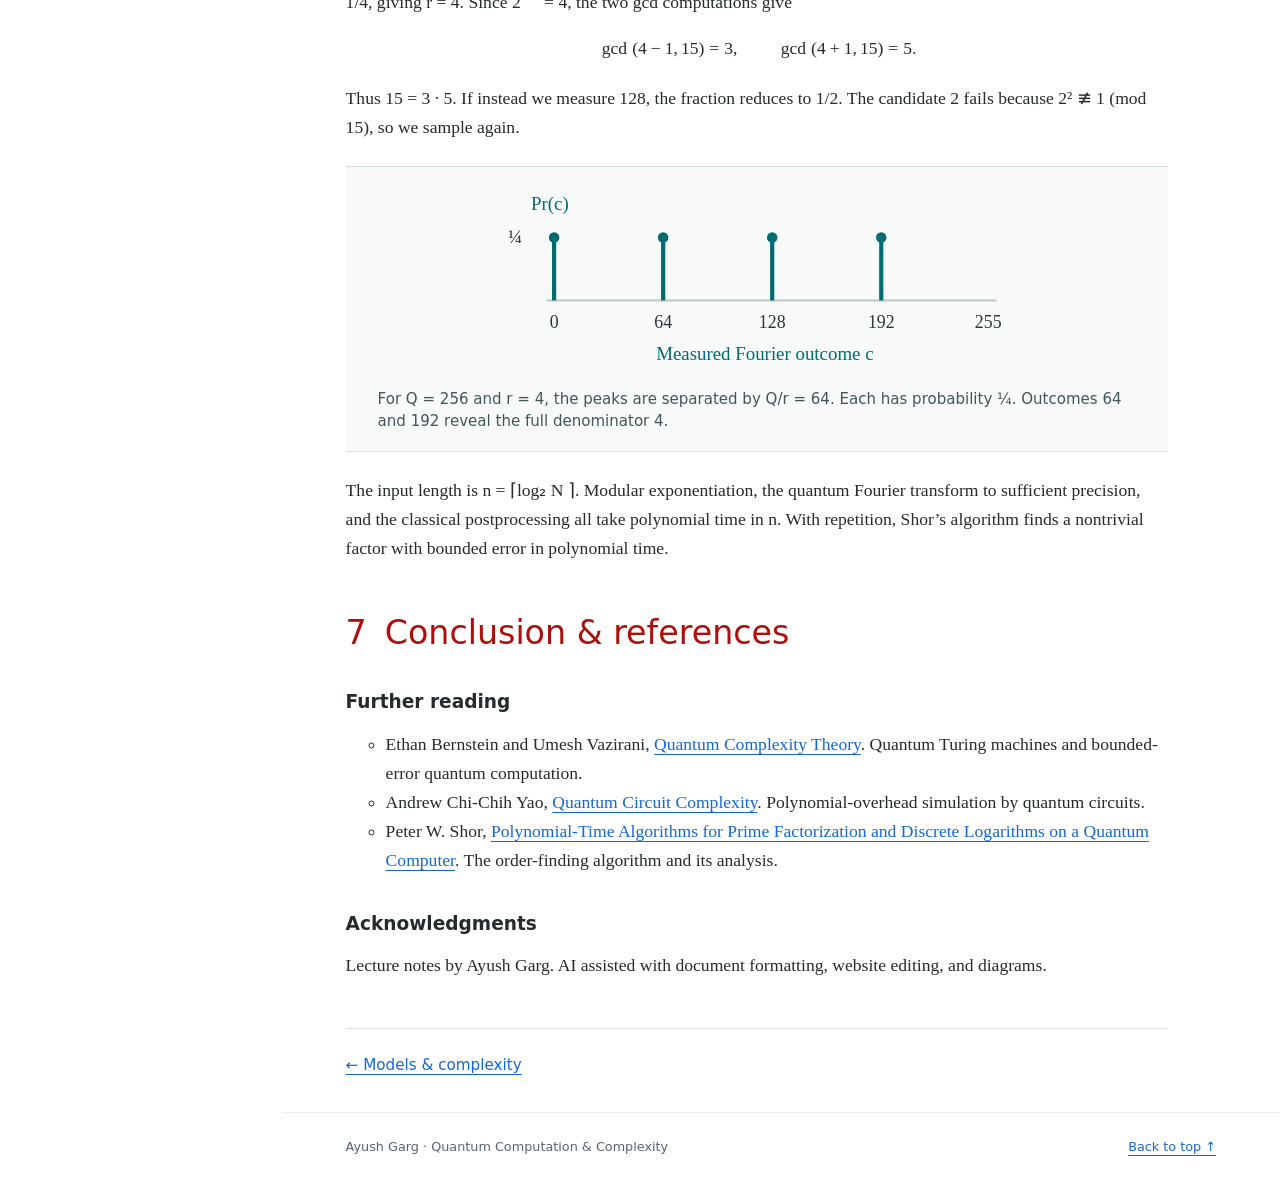
==== commit d48f90d5: "Draft V2" ====
--- a/algorithm-and-references.html
+++ b/algorithm-and-references.html
@@ -44,29 +44,34 @@
       <ol class="chapters" start="6" style="--chapter-start: 5">
         <li><section id="quantum-algorithm" aria-labelledby="algorithm-title">
           <h2 id="algorithm-title"><a href="#quantum-algorithm">An algorithm in focus: Shor’s algorithm</a></h2>
-<p>Suppose we want to factor an integer <math display="inline" xmlns="http://www.w3.org/1998/Math/MathML"><semantics><mi>N</mi><annotation encoding="application/x-tex">N</annotation></semantics></math>. Shor’s idea is to turn factoring into a problem about the period of a sequence. The quantum circuit supplies information about this period, and classical arithmetic turns it into a factor. Assume <math display="inline" xmlns="http://www.w3.org/1998/Math/MathML"><semantics><mi>N</mi><annotation encoding="application/x-tex">N</annotation></semantics></math> is odd, composite, and not a prime power. The other cases can be handled classically.</p>
-<h3 id="reduce-factoring-to-order-finding">Reduce factoring to order finding</h3>
-<p>Pick a random integer <math display="inline" xmlns="http://www.w3.org/1998/Math/MathML"><semantics><mrow><mn>1</mn><mo>&lt;</mo><mi>a</mi><mo>&lt;</mo><mi>N</mi></mrow><annotation encoding="application/x-tex">1&lt;a&lt;N</annotation></semantics></math> and compute <math display="inline" xmlns="http://www.w3.org/1998/Math/MathML"><semantics><mrow><mo>gcd</mo><mrow><mo stretchy="true" form="prefix">(</mo><mi>a</mi><mo>,</mo><mi>N</mi><mo stretchy="true" form="postfix">)</mo></mrow></mrow><annotation encoding="application/x-tex">\gcd(a,N)</annotation></semantics></math>. If it exceeds 1, we already have a nontrivial factor. Otherwise the powers <math display="inline" xmlns="http://www.w3.org/1998/Math/MathML"><semantics><mrow><mn>1</mn><mo>,</mo><mi>a</mi><mo>,</mo><msup><mi>a</mi><mn>2</mn></msup><mo>,</mo><msup><mi>a</mi><mn>3</mn></msup><mo>,</mo><mi>…</mi></mrow><annotation encoding="application/x-tex">1,a,a^2,a^3,\ldots</annotation></semantics></math> modulo <math display="inline" xmlns="http://www.w3.org/1998/Math/MathML"><semantics><mi>N</mi><annotation encoding="application/x-tex">N</annotation></semantics></math> repeat. Their period, the <strong>order</strong> <math display="inline" xmlns="http://www.w3.org/1998/Math/MathML"><semantics><mi>r</mi><annotation encoding="application/x-tex">r</annotation></semantics></math>, is the smallest positive integer satisfying <math display="inline" xmlns="http://www.w3.org/1998/Math/MathML"><semantics><mrow><msup><mi>a</mi><mi>r</mi></msup><mo>≡</mo><mn>1</mn><mrow><mspace width="0.222em"></mspace><mo stretchy="false" form="prefix">(</mo><mo>mod</mo><mspace width="0.222em"></mspace><mi>N</mi><mo stretchy="false" form="postfix">)</mo></mrow></mrow><annotation encoding="application/x-tex">a^r\equiv1\pmod N</annotation></semantics></math>.</p>
-<p>If <math display="inline" xmlns="http://www.w3.org/1998/Math/MathML"><semantics><mi>r</mi><annotation encoding="application/x-tex">r</annotation></semantics></math> is even, then <math display="block" xmlns="http://www.w3.org/1998/Math/MathML"><semantics><mrow><mrow><mo stretchy="true" form="prefix">(</mo><msup><mi>a</mi><mrow><mi>r</mi><mi>/</mi><mn>2</mn></mrow></msup><mo>−</mo><mn>1</mn><mo stretchy="true" form="postfix">)</mo></mrow><mrow><mo stretchy="true" form="prefix">(</mo><msup><mi>a</mi><mrow><mi>r</mi><mi>/</mi><mn>2</mn></mrow></msup><mo>+</mo><mn>1</mn><mo stretchy="true" form="postfix">)</mo></mrow><mo>=</mo><msup><mi>a</mi><mi>r</mi></msup><mo>−</mo><mn>1</mn><mo>≡</mo><mn>0</mn><mrow><mspace width="0.222em"></mspace><mo stretchy="false" form="prefix">(</mo><mo>mod</mo><mspace width="0.222em"></mspace><mi>N</mi><mo stretchy="false" form="postfix">)</mo></mrow><mi>.</mi></mrow><annotation encoding="application/x-tex">(a^{r/2}-1)(a^{r/2}+1)=a^r-1\equiv0\pmod N.</annotation></semantics></math> Minimality of <math display="inline" xmlns="http://www.w3.org/1998/Math/MathML"><semantics><mi>r</mi><annotation encoding="application/x-tex">r</annotation></semantics></math> rules out <math display="inline" xmlns="http://www.w3.org/1998/Math/MathML"><semantics><mrow><msup><mi>a</mi><mrow><mi>r</mi><mi>/</mi><mn>2</mn></mrow></msup><mo>≡</mo><mn>1</mn><mrow><mspace width="0.222em"></mspace><mo stretchy="false" form="prefix">(</mo><mo>mod</mo><mspace width="0.222em"></mspace><mi>N</mi><mo stretchy="false" form="postfix">)</mo></mrow></mrow><annotation encoding="application/x-tex">a^{r/2}\equiv1\pmod N</annotation></semantics></math>. If <math display="inline" xmlns="http://www.w3.org/1998/Math/MathML"><semantics><msup><mi>a</mi><mrow><mi>r</mi><mi>/</mi><mn>2</mn></mrow></msup><annotation encoding="application/x-tex">a^{r/2}</annotation></semantics></math> is also different from <math display="inline" xmlns="http://www.w3.org/1998/Math/MathML"><semantics><mrow><mi>−</mi><mn>1</mn></mrow><annotation encoding="application/x-tex">-1</annotation></semantics></math> modulo <math display="inline" xmlns="http://www.w3.org/1998/Math/MathML"><semantics><mi>N</mi><annotation encoding="application/x-tex">N</annotation></semantics></math>, then <math display="inline" xmlns="http://www.w3.org/1998/Math/MathML"><semantics><mi>N</mi><annotation encoding="application/x-tex">N</annotation></semantics></math> divides the product without dividing either factor. Taking <math display="inline" xmlns="http://www.w3.org/1998/Math/MathML"><semantics><mrow><mo>gcd</mo><mrow><mo stretchy="true" form="prefix">(</mo><msup><mi>a</mi><mrow><mi>r</mi><mi>/</mi><mn>2</mn></mrow></msup><mo>−</mo><mn>1</mn><mo>,</mo><mi>N</mi><mo stretchy="true" form="postfix">)</mo></mrow></mrow><annotation encoding="application/x-tex">\gcd(a^{r/2}-1,N)</annotation></semantics></math> yields a nontrivial divisor. If <math display="inline" xmlns="http://www.w3.org/1998/Math/MathML"><semantics><mi>r</mi><annotation encoding="application/x-tex">r</annotation></semantics></math> is odd or <math display="inline" xmlns="http://www.w3.org/1998/Math/MathML"><semantics><mrow><msup><mi>a</mi><mrow><mi>r</mi><mi>/</mi><mn>2</mn></mrow></msup><mo>≡</mo><mi>−</mi><mn>1</mn><mrow><mspace width="0.222em"></mspace><mo stretchy="false" form="prefix">(</mo><mo>mod</mo><mspace width="0.222em"></mspace><mi>N</mi><mo stretchy="false" form="postfix">)</mo></mrow></mrow><annotation encoding="application/x-tex">a^{r/2}\equiv-1\pmod N</annotation></semantics></math>, choose a new <math display="inline" xmlns="http://www.w3.org/1998/Math/MathML"><semantics><mi>a</mi><annotation encoding="application/x-tex">a</annotation></semantics></math>.</p>
-<h3 id="find-the-period-with-a-quantum-circuit">Find the period with a quantum circuit</h3>
-<p>Choose a power of two <math display="inline" xmlns="http://www.w3.org/1998/Math/MathML"><semantics><mi>Q</mi><annotation encoding="application/x-tex">Q</annotation></semantics></math> with <math display="inline" xmlns="http://www.w3.org/1998/Math/MathML"><semantics><mrow><msup><mi>N</mi><mn>2</mn></msup><mo>≤</mo><mi>Q</mi><mo>&lt;</mo><mn>2</mn><msup><mi>N</mi><mn>2</mn></msup></mrow><annotation encoding="application/x-tex">N^2\le Q&lt;2N^2</annotation></semantics></math>. Apply Hadamard gates to prepare a uniform superposition of exponents. Reversible modular exponentiation then produces <math display="block" xmlns="http://www.w3.org/1998/Math/MathML"><semantics><mrow><mfrac><mn>1</mn><msqrt><mi>Q</mi></msqrt></mfrac><munderover><mo>∑</mo><mrow><mi>x</mi><mo>=</mo><mn>0</mn></mrow><mrow><mi>Q</mi><mo>−</mo><mn>1</mn></mrow></munderover><mrow><mo stretchy="true" form="prefix">|</mo><mi>x</mi><mo stretchy="false" form="postfix">⟩</mo><mo stretchy="true" form="postfix">|</mo></mrow><msup><mi>a</mi><mi>x</mi></msup><mrow><mspace width="0.222em"></mspace><mo>mod</mo><mspace width="0.222em"></mspace><mi>N</mi></mrow><mo stretchy="false" form="postfix">⟩</mo><mi>.</mi></mrow><annotation encoding="application/x-tex">\frac{1}{\sqrt Q}\sum_{x=0}^{Q-1}|x\rangle|a^x\bmod N\rangle.</annotation></semantics></math></p>
-<p>To see the periodic structure, imagine measuring the second register. If its value is <math display="inline" xmlns="http://www.w3.org/1998/Math/MathML"><semantics><mrow><msup><mi>a</mi><msub><mi>x</mi><mn>0</mn></msub></msup><mrow><mspace width="0.222em"></mspace><mo>mod</mo><mspace width="0.222em"></mspace><mi>N</mi></mrow></mrow><annotation encoding="application/x-tex">a^{x_0}\bmod N</annotation></semantics></math>, the first register keeps exactly the exponents congruent to <math display="inline" xmlns="http://www.w3.org/1998/Math/MathML"><semantics><msub><mi>x</mi><mn>0</mn></msub><annotation encoding="application/x-tex">x_0</annotation></semantics></math> modulo <math display="inline" xmlns="http://www.w3.org/1998/Math/MathML"><semantics><mi>r</mi><annotation encoding="application/x-tex">r</annotation></semantics></math>. Applying the quantum Fourier transform (QFT) to the first register turns that regular spacing into peaks near multiples of <math display="inline" xmlns="http://www.w3.org/1998/Math/MathML"><semantics><mrow><mi>Q</mi><mi>/</mi><mi>r</mi></mrow><annotation encoding="application/x-tex">Q/r</annotation></semantics></math>. At a peak, the phases contributed by successive exponents line up. Away from a peak, the contributions tend to cancel. Measuring the second register is optional for the algorithm.</p>
-<p>The first register yields an integer <math display="inline" xmlns="http://www.w3.org/1998/Math/MathML"><semantics><mi>c</mi><annotation encoding="application/x-tex">c</annotation></semantics></math>. With good probability, <math display="inline" xmlns="http://www.w3.org/1998/Math/MathML"><semantics><mrow><mi>c</mi><mi>/</mi><mi>Q</mi></mrow><annotation encoding="application/x-tex">c/Q</annotation></semantics></math> is close enough to <math display="inline" xmlns="http://www.w3.org/1998/Math/MathML"><semantics><mrow><mi>s</mi><mi>/</mi><mi>r</mi></mrow><annotation encoding="application/x-tex">s/r</annotation></semantics></math> that continued fractions recover this fraction in lowest terms. When <math display="inline" xmlns="http://www.w3.org/1998/Math/MathML"><semantics><mi>s</mi><annotation encoding="application/x-tex">s</annotation></semantics></math> and <math display="inline" xmlns="http://www.w3.org/1998/Math/MathML"><semantics><mi>r</mi><annotation encoding="application/x-tex">r</annotation></semantics></math> are coprime, its denominator is <math display="inline" xmlns="http://www.w3.org/1998/Math/MathML"><semantics><mi>r</mi><annotation encoding="application/x-tex">r</annotation></semantics></math>. Test a candidate denominator <math display="inline" xmlns="http://www.w3.org/1998/Math/MathML"><semantics><mi>d</mi><annotation encoding="application/x-tex">d</annotation></semantics></math> by checking <math display="inline" xmlns="http://www.w3.org/1998/Math/MathML"><semantics><mrow><msup><mi>a</mi><mi>d</mi></msup><mo>≡</mo><mn>1</mn><mrow><mspace width="0.222em"></mspace><mo stretchy="false" form="prefix">(</mo><mo>mod</mo><mspace width="0.222em"></mspace><mi>N</mi><mo stretchy="false" form="postfix">)</mo></mrow></mrow><annotation encoding="application/x-tex">a^d\equiv1\pmod N</annotation></semantics></math>, and repeat the sampling if needed.</p>
-<h3 id="a-worked-example-factor-15">A worked example: factor 15</h3>
-<p>Take <math display="inline" xmlns="http://www.w3.org/1998/Math/MathML"><semantics><mrow><mi>N</mi><mo>=</mo><mn>15</mn></mrow><annotation encoding="application/x-tex">N=15</annotation></semantics></math> and <math display="inline" xmlns="http://www.w3.org/1998/Math/MathML"><semantics><mrow><mi>a</mi><mo>=</mo><mn>2</mn></mrow><annotation encoding="application/x-tex">a=2</annotation></semantics></math>. The powers of 2 modulo 15 run through <math display="inline" xmlns="http://www.w3.org/1998/Math/MathML"><semantics><mrow><mn>1</mn><mo>,</mo><mn>2</mn><mo>,</mo><mn>4</mn><mo>,</mo><mn>8</mn><mo>,</mo><mn>1</mn><mo>,</mo><mi>…</mi></mrow><annotation encoding="application/x-tex">1,2,4,8,1,\ldots</annotation></semantics></math>, so the period we want to discover is 4. Take <math display="inline" xmlns="http://www.w3.org/1998/Math/MathML"><semantics><mrow><mi>Q</mi><mo>=</mo><mn>256</mn></mrow><annotation encoding="application/x-tex">Q=256</annotation></semantics></math>. If the second register yields 1, then the first register contains precisely <math display="inline" xmlns="http://www.w3.org/1998/Math/MathML"><semantics><mrow><mn>0</mn><mo>,</mo><mn>4</mn><mo>,</mo><mn>8</mn><mo>,</mo><mi>…</mi><mo>,</mo><mn>252</mn></mrow><annotation encoding="application/x-tex">0,4,8,\ldots,252</annotation></semantics></math>.</p>
+<h3 id="shors-factoring-algorithm">Shor’s factoring algorithm</h3>
+<p>Suppose we want to factor an integer N. Shor’s idea is to turn factoring into a problem about finding the period of a sequence. The quantum circuit finds information about this period, and a classical algorithm uses it to recover a factor. We assume N is odd, composite, and not a prime power, since the other cases can be handled classically.</p>
+<h3 id="reduce-factoring-to-order-finding.">1. Reduce factoring to order finding.</h3>
+<p>Pick a random integer a with 1 &lt; a &lt; N and compute gcd(a, N). If this is greater than 1, we already have a nontrivial factor. Otherwise, consider the sequence</p>
+<p><math display="block" xmlns="http://www.w3.org/1998/Math/MathML"><semantics><mrow><mn>1</mn><mo>,</mo><mi>a</mi><mo>,</mo><msup><mi>a</mi><mn>2</mn></msup><mo>,</mo><msup><mi>a</mi><mn>3</mn></msup><mo>,</mo><mi>…</mi><mrow><mspace width="0.222em"></mspace><mo stretchy="false" form="prefix">(</mo><mo>mod</mo><mspace width="0.222em"></mspace><mi>N</mi><mo stretchy="false" form="postfix">)</mo></mrow><mi>.</mi></mrow><annotation encoding="application/x-tex">1,a,a^2,a^3,\ldots\pmod N.</annotation></semantics></math></p>
+<p>Its period is the smallest positive integer r such that <math display="inline" xmlns="http://www.w3.org/1998/Math/MathML"><semantics><msup><mi>a</mi><mi>r</mi></msup><annotation encoding="application/x-tex">a^r</annotation></semantics></math> ≡ 1 (mod N), called the order of a modulo N. Why does knowing r help? If r is even, then</p>
+<p><math display="block" xmlns="http://www.w3.org/1998/Math/MathML"><semantics><mrow><mrow><mo stretchy="true" form="prefix">(</mo><msup><mi>a</mi><mrow><mi>r</mi><mi>/</mi><mn>2</mn></mrow></msup><mo>−</mo><mn>1</mn><mo stretchy="true" form="postfix">)</mo></mrow><mrow><mo stretchy="true" form="prefix">(</mo><msup><mi>a</mi><mrow><mi>r</mi><mi>/</mi><mn>2</mn></mrow></msup><mo>+</mo><mn>1</mn><mo stretchy="true" form="postfix">)</mo></mrow><mo>=</mo><msup><mi>a</mi><mi>r</mi></msup><mo>−</mo><mn>1</mn><mo>≡</mo><mn>0</mn><mrow><mspace width="0.222em"></mspace><mo stretchy="false" form="prefix">(</mo><mo>mod</mo><mspace width="0.222em"></mspace><mi>N</mi><mo stretchy="false" form="postfix">)</mo></mrow><mi>.</mi></mrow><annotation encoding="application/x-tex">(a^{r/2}-1)(a^{r/2}+1)=a^r-1\equiv0\pmod N.</annotation></semantics></math></p>
+<p>By minimality of r, we know <math display="inline" xmlns="http://www.w3.org/1998/Math/MathML"><semantics><msup><mi>a</mi><mrow><mi>r</mi><mi>/</mi><mn>2</mn></mrow></msup><annotation encoding="application/x-tex">a^{r/2}</annotation></semantics></math> ̸≡ 1 (mod N). If also <math display="inline" xmlns="http://www.w3.org/1998/Math/MathML"><semantics><msup><mi>a</mi><mrow><mi>r</mi><mi>/</mi><mn>2</mn></mrow></msup><annotation encoding="application/x-tex">a^{r/2}</annotation></semantics></math> ̸≡ −1 (mod N), then N divides the product without dividing either factor. Thus gcd(<math display="inline" xmlns="http://www.w3.org/1998/Math/MathML"><semantics><msup><mi>a</mi><mrow><mi>r</mi><mi>/</mi><mn>2</mn></mrow></msup><annotation encoding="application/x-tex">a^{r/2}</annotation></semantics></math> − 1, N) gives a nontrivial factor of N. If r is odd or the second condition fails, we try a new a.</p>
+<h3 id="find-the-period-using-a-quantum-circuit.">2. Find the period using a quantum circuit.</h3>
+<p>Choose a power of two Q with N² ≤ Q &lt; 2N². Apply Hadamard gates to prepare a uniform superposition of exponents, then use reversible modular exponentiation to obtain</p>
+<p><math display="block" xmlns="http://www.w3.org/1998/Math/MathML"><semantics><mrow><mfrac><mn>1</mn><msqrt><mi>Q</mi></msqrt></mfrac><munderover><mo>∑</mo><mrow><mi>x</mi><mo>=</mo><mn>0</mn></mrow><mrow><mi>Q</mi><mo>−</mo><mn>1</mn></mrow></munderover><mrow><mo stretchy="true" form="prefix">|</mo><mi>x</mi><mo stretchy="false" form="postfix">⟩</mo><mo stretchy="true" form="postfix">|</mo></mrow><msup><mi>a</mi><mi>x</mi></msup><mrow><mspace width="0.222em"></mspace><mo>mod</mo><mspace width="0.222em"></mspace><mi>N</mi></mrow><mo stretchy="false" form="postfix">⟩</mo><mi>.</mi></mrow><annotation encoding="application/x-tex">\frac1{\sqrt Q}\sum_{x=0}^{Q-1}|x\rangle|a^x\bmod N\rangle.</annotation></semantics></math></p>
+<p>To see where the period appears, suppose we measure the second register. If we observe <math display="inline" xmlns="http://www.w3.org/1998/Math/MathML"><semantics><msup><mi>a</mi><msub><mi>x</mi><mn>0</mn></msub></msup><annotation encoding="application/x-tex">a^{x_0}</annotation></semantics></math> mod N, the first register is left in a superposition of exponents x₀, x₀ + r, x₀ + 2r,… below Q. These exponents are evenly spaced by r. Applying the quantum Fourier transform to the first register turns that spacing into peaks near</p>
+<p><math display="block" xmlns="http://www.w3.org/1998/Math/MathML"><semantics><mrow><mn>0</mn><mo>,</mo><mspace width="1.0em"></mspace><mfrac><mi>Q</mi><mi>r</mi></mfrac><mo>,</mo><mspace width="1.0em"></mspace><mfrac><mrow><mn>2</mn><mi>Q</mi></mrow><mi>r</mi></mfrac><mo>,</mo><mspace width="1.0em"></mspace><mi>…</mi><mo>,</mo><mspace width="1.0em"></mspace><mfrac><mrow><mrow><mo stretchy="true" form="prefix">(</mo><mi>r</mi><mo>−</mo><mn>1</mn><mo stretchy="true" form="postfix">)</mo></mrow><mi>Q</mi></mrow><mi>r</mi></mfrac><mi>.</mi></mrow><annotation encoding="application/x-tex">0,\quad\frac Qr,\quad\frac{2Q}r,\quad\ldots,\quad\frac{(r-1)Q}r.</annotation></semantics></math></p>
+<p>Measuring gives an integer c. With good probability, c/Q is close enough to some s/r that continued fractions recover s/r in lowest terms. When gcd(s, r) = 1, its denominator is exactly r. We test a candidate denominator d by checking whether <math display="inline" xmlns="http://www.w3.org/1998/Math/MathML"><semantics><msup><mi>a</mi><mi>d</mi></msup><annotation encoding="application/x-tex">a^d</annotation></semantics></math> ≡ 1 (mod N), and repeat the sampling if needed.</p>
+<h3 id="example-factoring-15.">Example: factoring 15.</h3>
+<p>Take N = 15 and a = 2. The powers of 2 modulo 15 repeat as 1, 2, 4, 8, 1,…, so the order we want the circuit to discover is r = 4. With Q = 256, the Fourier peaks are exactly at 0, 64, 128, 192. If we measure c = 64, then c/Q = 1/4, giving r = 4. Since <math display="inline" xmlns="http://www.w3.org/1998/Math/MathML"><semantics><msup><mn>2</mn><mrow><mn>4</mn><mi>/</mi><mn>2</mn></mrow></msup><annotation encoding="application/x-tex">2^{4/2}</annotation></semantics></math> = 4, the two gcd computations give</p>
+<p><math display="block" xmlns="http://www.w3.org/1998/Math/MathML"><semantics><mrow><mo>gcd</mo><mrow><mo stretchy="true" form="prefix">(</mo><mn>4</mn><mo>−</mo><mn>1</mn><mo>,</mo><mn>15</mn><mo stretchy="true" form="postfix">)</mo></mrow><mo>=</mo><mn>3</mn><mo>,</mo><mspace width="2.0em"></mspace><mo>gcd</mo><mrow><mo stretchy="true" form="prefix">(</mo><mn>4</mn><mo>+</mo><mn>1</mn><mo>,</mo><mn>15</mn><mo stretchy="true" form="postfix">)</mo></mrow><mo>=</mo><mn>5</mn><mi>.</mi></mrow><annotation encoding="application/x-tex">\gcd(4-1,15)=3,\qquad\gcd(4+1,15)=5.</annotation></semantics></math></p>
+<p>Thus 15 = 3 · 5. If instead we measure 128, the fraction reduces to 1/2. The candidate 2 fails because 2² ≢ 1 (mod 15), so we sample again.</p>
 <figure>
 <img src="images/peaks.svg" alt="Four equal probability peaks at c = 0, 64, 128, and 192.">
 <figcaption>
 For Q = 256 and r = 4, the peaks are separated by Q/r = 64. Each has probability ¼. Outcomes 64 and 192 reveal the full denominator 4.
 </figcaption>
 </figure>
-<p>If we measure <math display="inline" xmlns="http://www.w3.org/1998/Math/MathML"><semantics><mrow><mi>c</mi><mo>=</mo><mn>64</mn></mrow><annotation encoding="application/x-tex">c=64</annotation></semantics></math>, then <math display="inline" xmlns="http://www.w3.org/1998/Math/MathML"><semantics><mrow><mn>64</mn><mi>/</mi><mn>256</mn><mo>=</mo><mn>1</mn><mi>/</mi><mn>4</mn></mrow><annotation encoding="application/x-tex">64/256=1/4</annotation></semantics></math> gives <math display="inline" xmlns="http://www.w3.org/1998/Math/MathML"><semantics><mrow><mi>r</mi><mo>=</mo><mn>4</mn></mrow><annotation encoding="application/x-tex">r=4</annotation></semantics></math>. Since <math display="inline" xmlns="http://www.w3.org/1998/Math/MathML"><semantics><mrow><msup><mn>2</mn><mrow><mn>4</mn><mi>/</mi><mn>2</mn></mrow></msup><mo>=</mo><mn>4</mn></mrow><annotation encoding="application/x-tex">2^{4/2}=4</annotation></semantics></math>, we obtain <math display="block" xmlns="http://www.w3.org/1998/Math/MathML"><semantics><mrow><mo>gcd</mo><mrow><mo stretchy="true" form="prefix">(</mo><mn>4</mn><mo>−</mo><mn>1</mn><mo>,</mo><mn>15</mn><mo stretchy="true" form="postfix">)</mo></mrow><mo>=</mo><mn>3</mn><mo>,</mo><mspace width="2.0em"></mspace><mo>gcd</mo><mrow><mo stretchy="true" form="prefix">(</mo><mn>4</mn><mo>+</mo><mn>1</mn><mo>,</mo><mn>15</mn><mo stretchy="true" form="postfix">)</mo></mrow><mo>=</mo><mn>5</mn><mi>.</mi></mrow><annotation encoding="application/x-tex">\gcd(4-1,15)=3,\qquad \gcd(4+1,15)=5.</annotation></semantics></math> Thus <math display="inline" xmlns="http://www.w3.org/1998/Math/MathML"><semantics><mrow><mn>15</mn><mo>=</mo><mn>3</mn><mo>⋅</mo><mn>5</mn></mrow><annotation encoding="application/x-tex">15=3\cdot5</annotation></semantics></math>. If we measure <math display="inline" xmlns="http://www.w3.org/1998/Math/MathML"><semantics><mn>128</mn><annotation encoding="application/x-tex">128</annotation></semantics></math>, the fraction reduces to <math display="inline" xmlns="http://www.w3.org/1998/Math/MathML"><semantics><mrow><mn>1</mn><mi>/</mi><mn>2</mn></mrow><annotation encoding="application/x-tex">1/2</annotation></semantics></math>. The candidate 2 fails because <math display="inline" xmlns="http://www.w3.org/1998/Math/MathML"><semantics><mrow><msup><mn>2</mn><mn>2</mn></msup><mo>≢</mo><mn>1</mn><mrow><mspace width="0.222em"></mspace><mo stretchy="false" form="prefix">(</mo><mo>mod</mo><mspace width="0.222em"></mspace><mn>15</mn><mo stretchy="false" form="postfix">)</mo></mrow></mrow><annotation encoding="application/x-tex">2^2\not\equiv1\pmod{15}</annotation></semantics></math>, so we sample again.</p>
-<p>Measured in the bit length of <math display="inline" xmlns="http://www.w3.org/1998/Math/MathML"><semantics><mi>N</mi><annotation encoding="application/x-tex">N</annotation></semantics></math>, modular exponentiation, the QFT to sufficient precision, and classical postprocessing all take polynomial time. With repetition, Shor’s algorithm finds a nontrivial factor with bounded error in polynomial time.</p>
-
-        </section></li>
+<p>The input length is n = ⌈log₂ N ⌉. Modular exponentiation, the quantum Fourier transform to sufficient precision, and the classical postprocessing all take polynomial time in n. With repetition, Shor’s algorithm finds a nontrivial factor with bounded error in polynomial time.</p>
+</section></li>
         <li><section id="conclusion-and-references" aria-labelledby="references-title">
           <h2 id="references-title"><a href="#conclusion-and-references">Conclusion &amp; references</a></h2>
-<p>Two Hadamards already demonstrate the ingredient we used in order finding: amplitudes arriving at the same output can add or cancel. Shor’s circuit arranges for the spacing of exponents to determine which outputs receive that reinforcement. The measurement gives a sample, and the classical calculation shows whether the sample is useful.</p>
 <h3 id="further-reading">Further reading</h3>
 <ul>
 <li>Ethan Bernstein and Umesh Vazirani, <a href="https://doi.org/10.1137/S0097539796300921">Quantum Complexity Theory</a>. Quantum Turing machines and bounded-error quantum computation.</li>
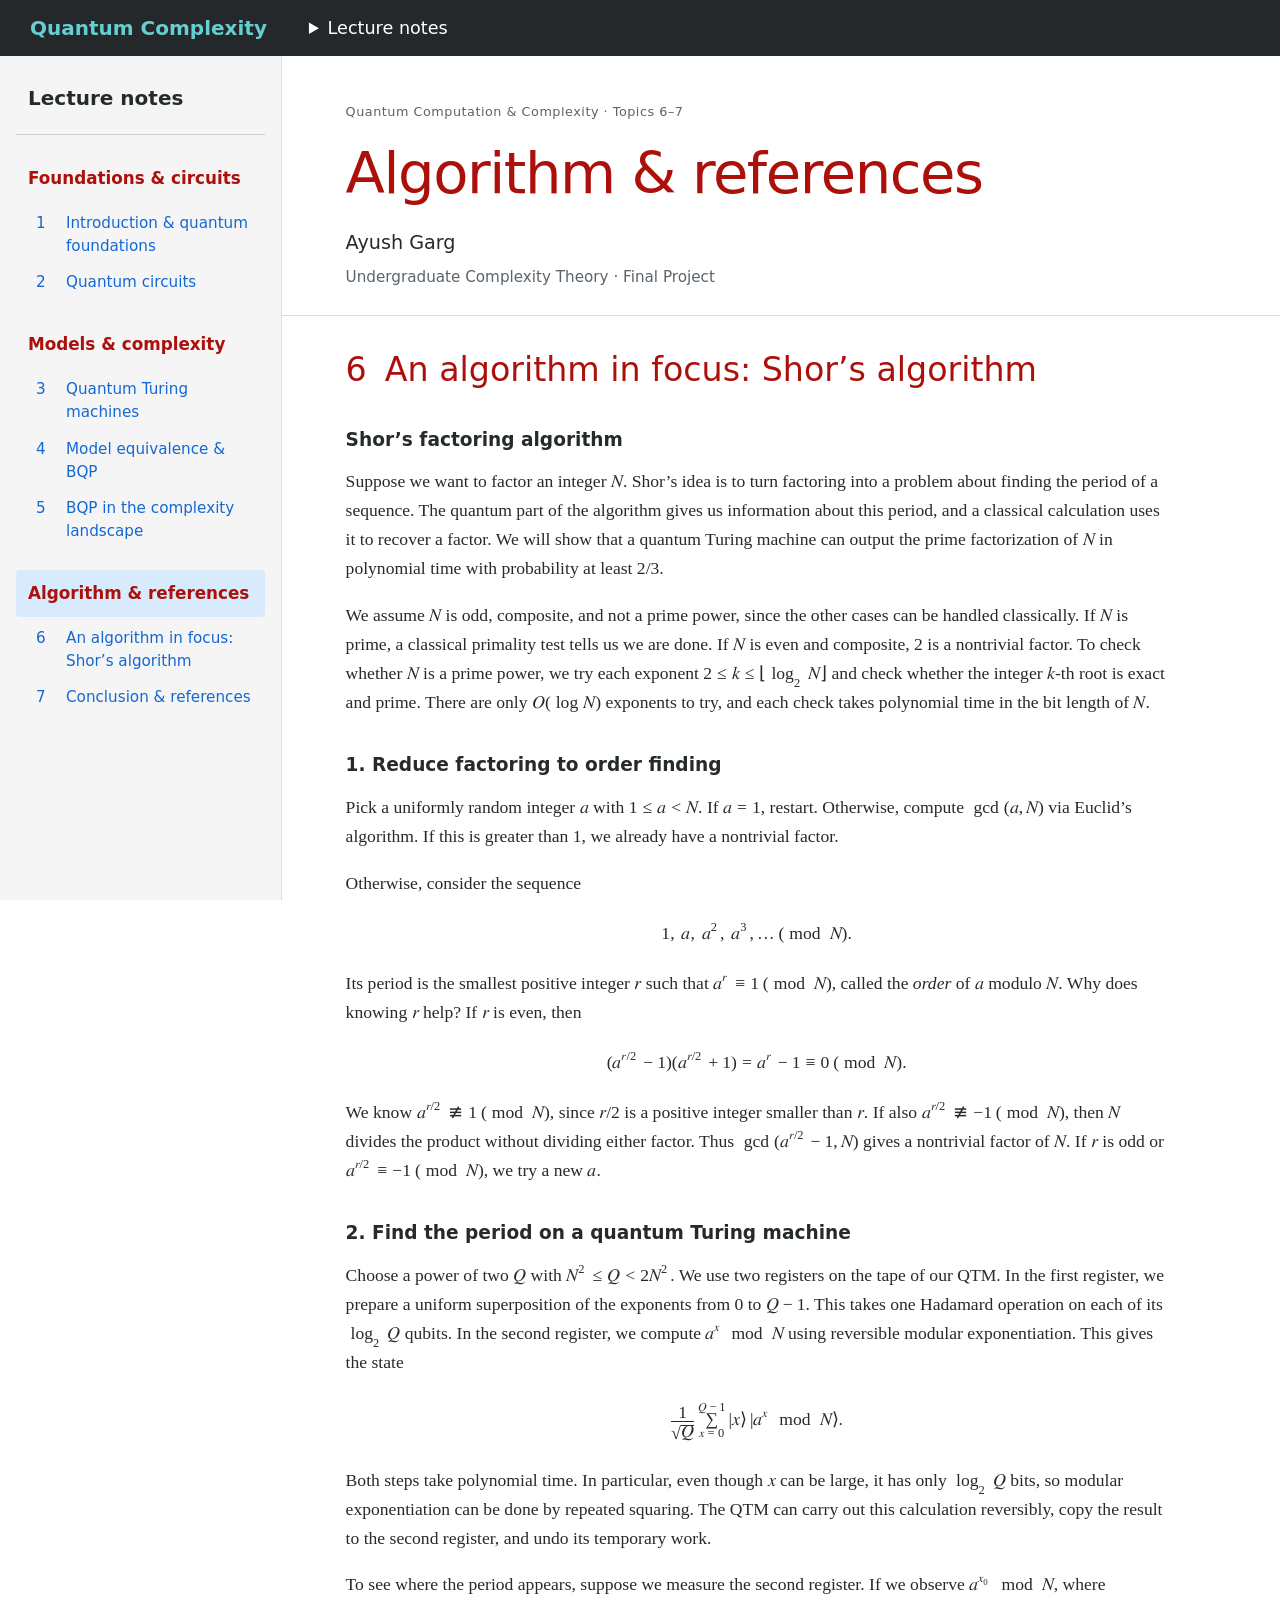
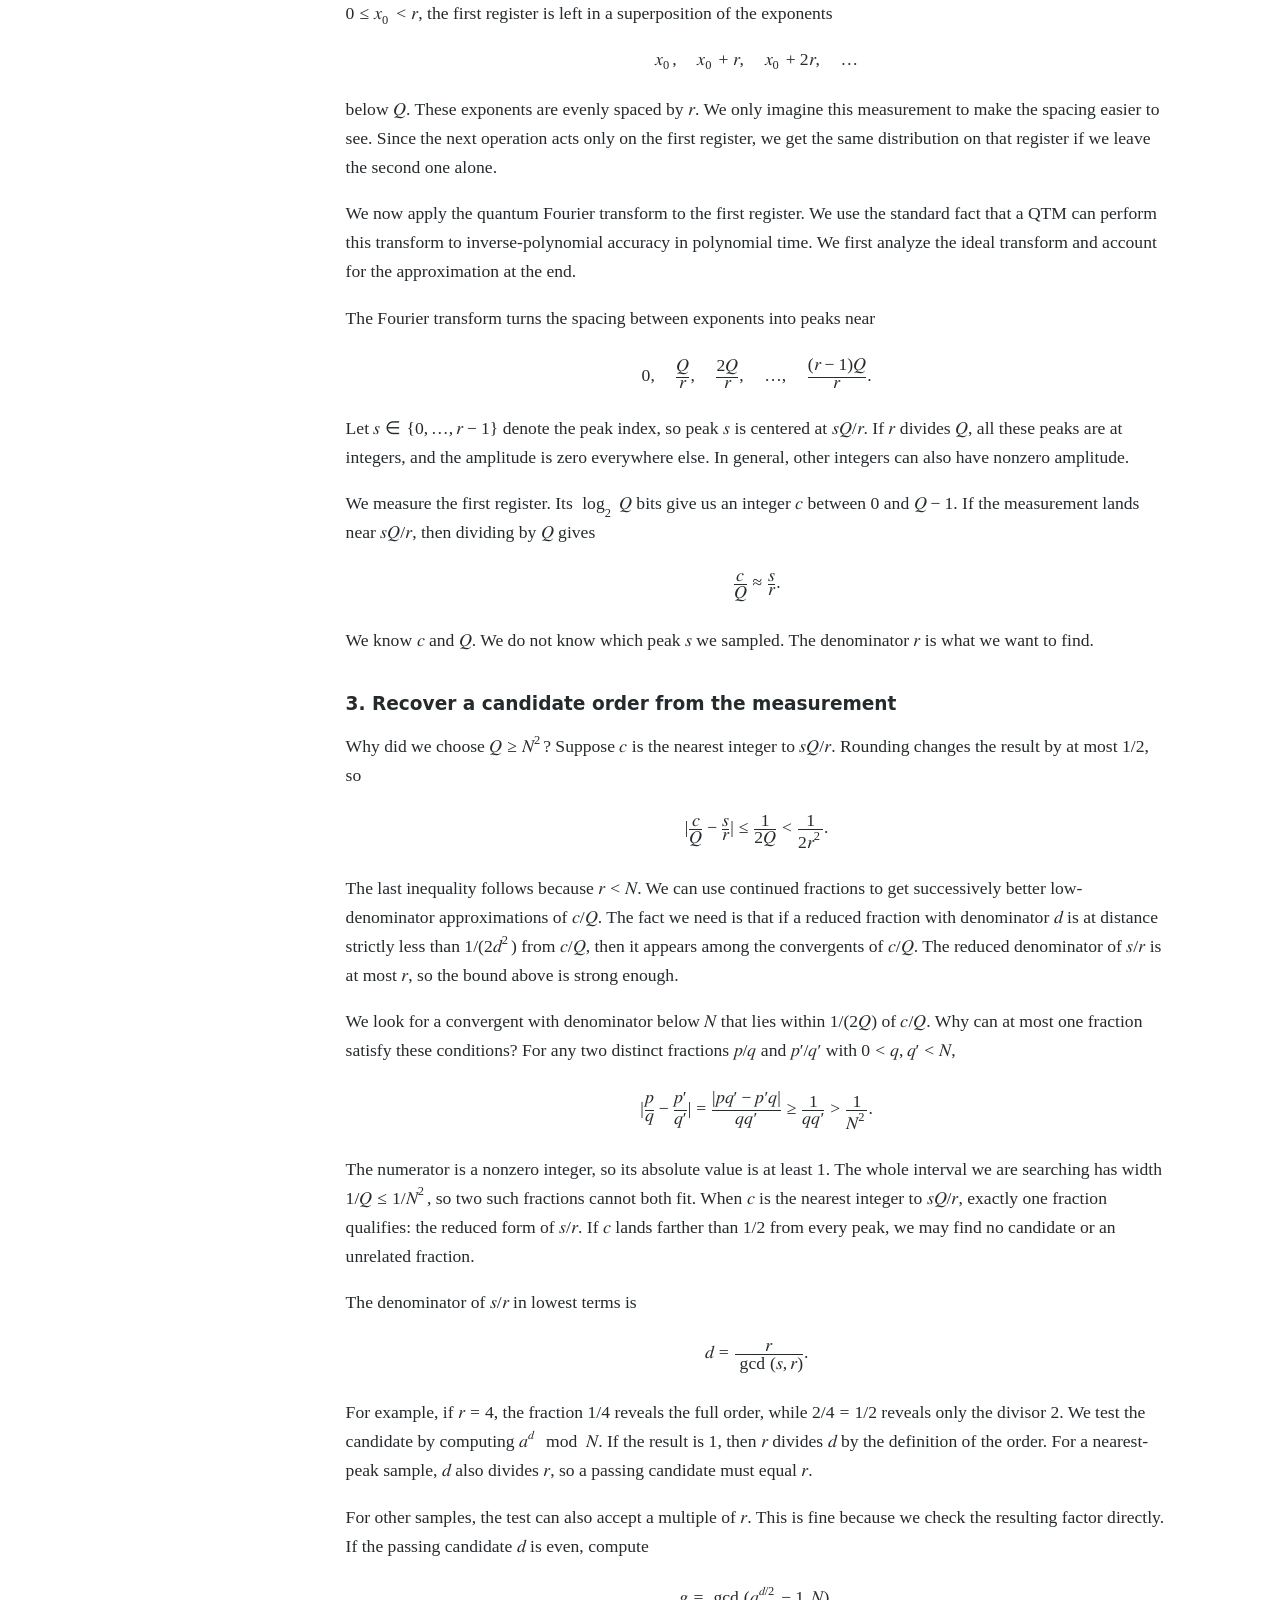
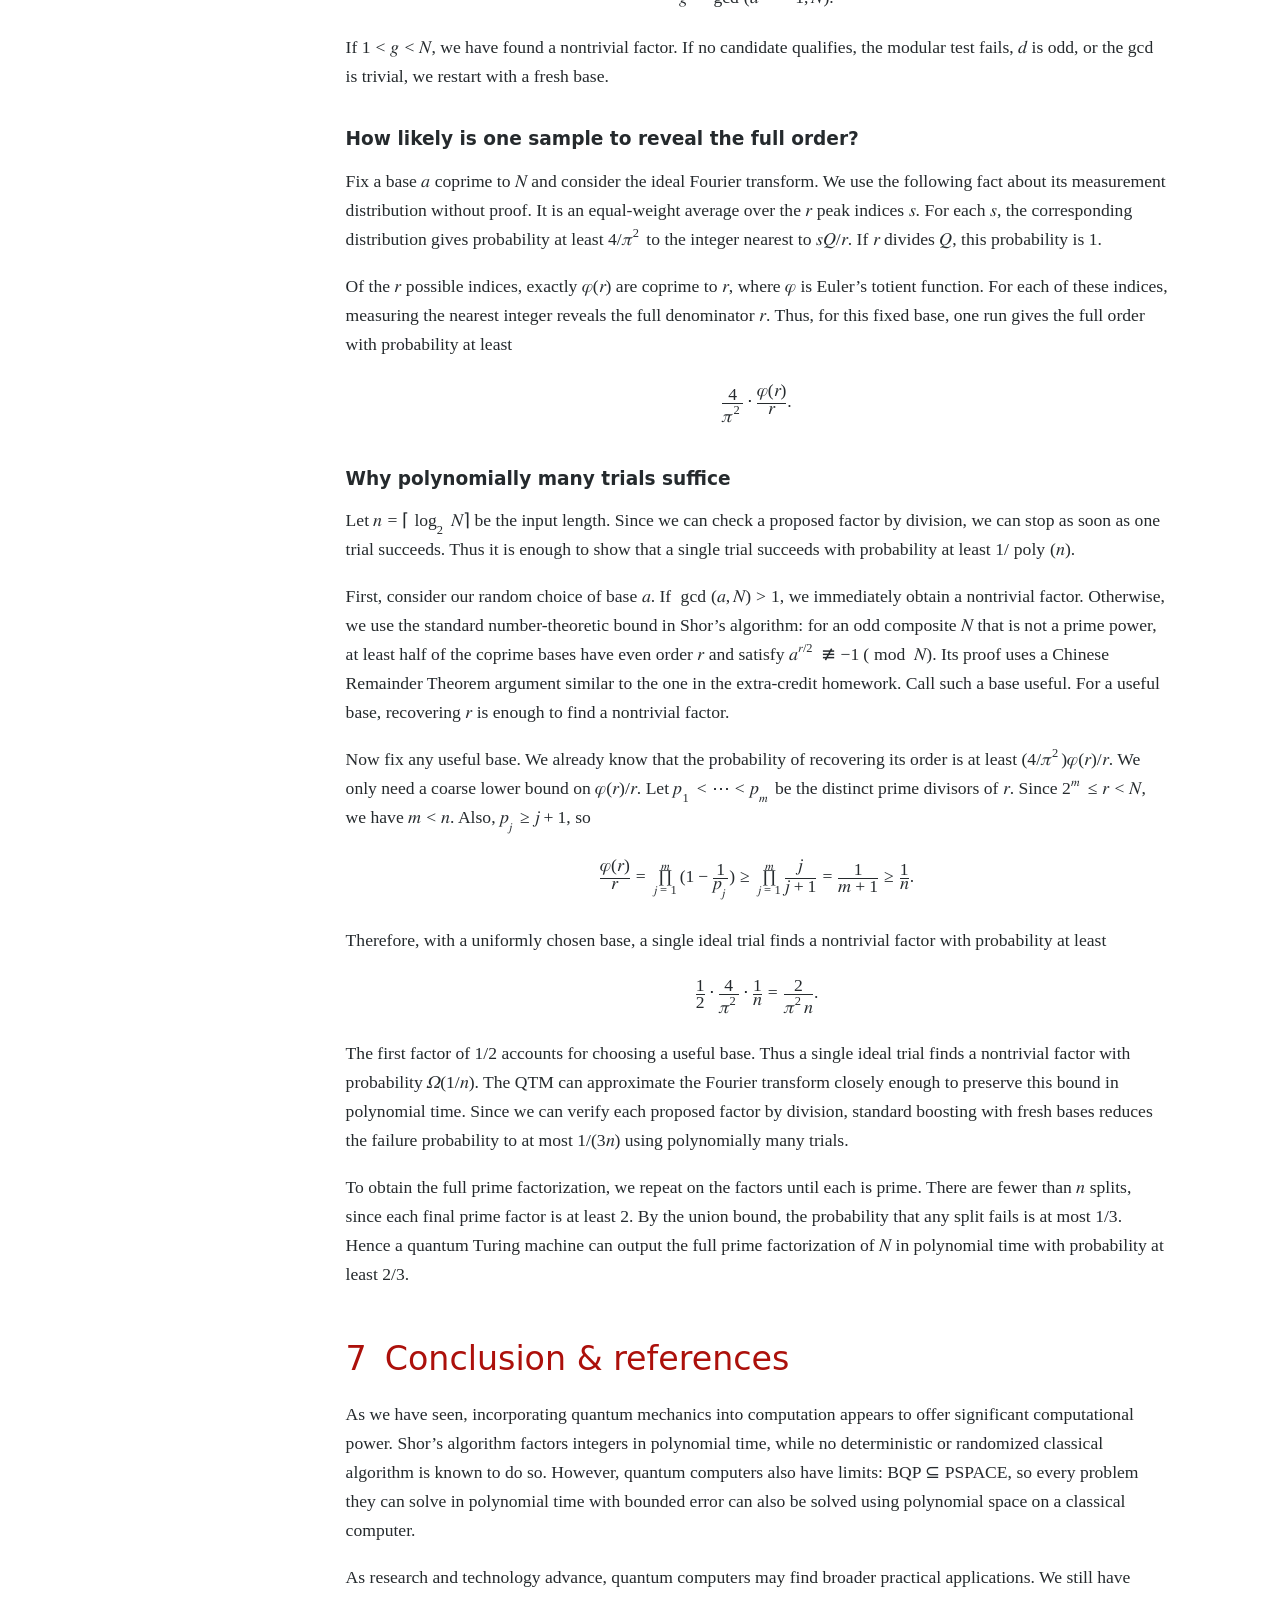
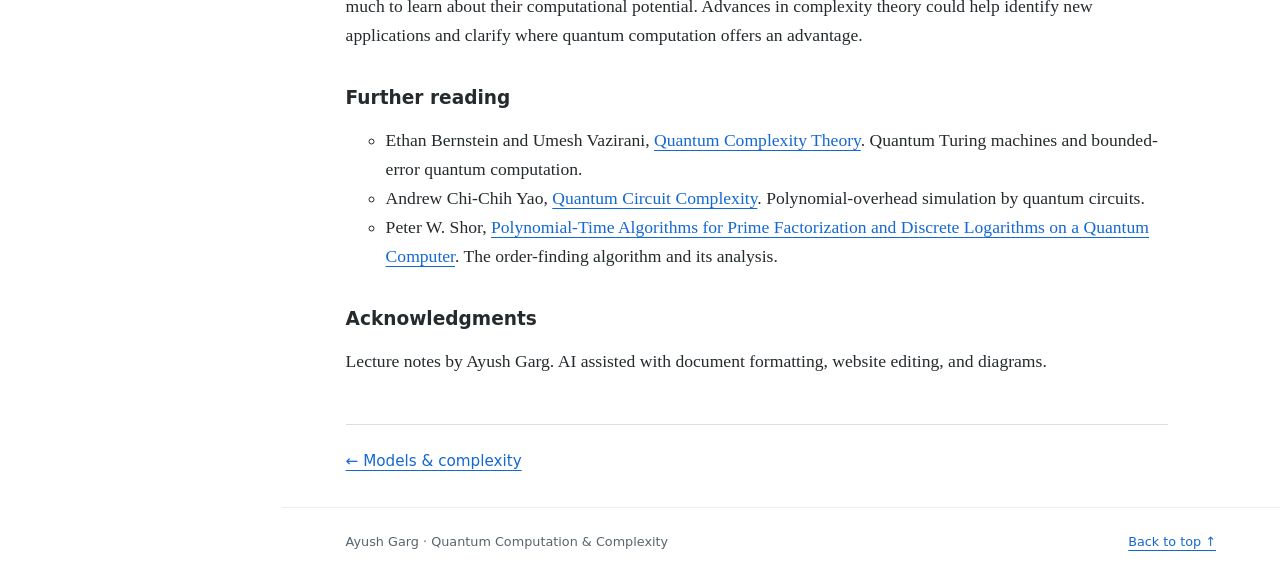
==== commit 624d8404: "Fixed up everything. Getting closer to submission" ====
--- a/algorithm-and-references.html
+++ b/algorithm-and-references.html
@@ -1,35 +1,55 @@
 <!DOCTYPE html>
 <html lang="en">
+
 <head>
   <meta charset="utf-8">
   <meta name="viewport" content="width=device-width, initial-scale=1">
-  <meta name="description" content="Ayush Garg’s complexity theory final project: lecture notes on quantum computation and BQP.">
+  <meta name="description"
+    content="Ayush Garg’s complexity theory final project: lecture notes on quantum computation and BQP.">
   <title>Algorithm &amp; references | Ayush Garg</title>
   <link rel="stylesheet" href="styles.css?v=quantum-notes-2">
 </head>
+
 <body>
   <a class="skip-link" href="#outline">Skip to lecture notes</a>
   <header class="topbar">
     <a class="brand" href="index.html">Quantum Complexity</a>
-    <details class="lecture-menu"><summary>Lecture notes</summary><div class="menu-links"><a href="index.html">Foundations &amp; circuits</a><a href="models-and-complexity.html">Models &amp; complexity</a><a href="algorithm-and-references.html" aria-current="page">Algorithm &amp; references</a></div></details>
+    <details class="lecture-menu">
+      <summary>Lecture notes</summary>
+      <div class="menu-links"><a href="index.html">Foundations &amp; circuits</a><a
+          href="models-and-complexity.html">Models &amp; complexity</a><a href="algorithm-and-references.html"
+          aria-current="page">Algorithm &amp; references</a></div>
+    </details>
   </header>
   <aside class="sidebar">
     <h2>Lecture notes</h2>
     <nav aria-label="Lecture notes">
-<div class="nav-group"><a class="lecture-link" href="index.html">Foundations &amp; circuits</a><ul class="section-links">
-<li><a href="index.html#introduction"><span>1</span>Introduction &amp; quantum foundations</a></li>
-<li><a href="index.html#quantum-circuits"><span>2</span>Quantum circuits</a></li>
-</ul></div>
-<div class="nav-group"><a class="lecture-link" href="models-and-complexity.html">Models &amp; complexity</a><ul class="section-links">
-<li><a href="models-and-complexity.html#quantum-turing-machines"><span>3</span>Quantum Turing machines</a></li>
-<li><a href="models-and-complexity.html#equivalence-and-bqp"><span>4</span>Model equivalence &amp; BQP</a></li>
-<li><a href="models-and-complexity.html#complexity-landscape"><span>5</span>BQP in the complexity landscape</a></li>
-</ul></div>
-<div class="nav-group"><a class="lecture-link" href="algorithm-and-references.html" aria-current="page">Algorithm &amp; references</a><ul class="section-links">
-<li><a href="algorithm-and-references.html#quantum-algorithm"><span>6</span>An algorithm in focus: Shor’s algorithm</a></li>
-<li><a href="algorithm-and-references.html#conclusion-and-references"><span>7</span>Conclusion &amp; references</a></li>
-</ul></div>
-</nav>
+      <div class="nav-group"><a class="lecture-link" href="index.html">Foundations &amp; circuits</a>
+        <ul class="section-links">
+          <li><a href="index.html#introduction"><span>1</span>Introduction &amp; quantum foundations</a></li>
+          <li><a href="index.html#quantum-circuits"><span>2</span>Quantum circuits</a></li>
+        </ul>
+      </div>
+      <div class="nav-group"><a class="lecture-link" href="models-and-complexity.html">Models &amp; complexity</a>
+        <ul class="section-links">
+          <li><a href="models-and-complexity.html#quantum-turing-machines"><span>3</span>Quantum Turing machines</a>
+          </li>
+          <li><a href="models-and-complexity.html#equivalence-and-bqp"><span>4</span>Model equivalence &amp; BQP</a>
+          </li>
+          <li><a href="models-and-complexity.html#complexity-landscape"><span>5</span>BQP in the complexity
+              landscape</a></li>
+        </ul>
+      </div>
+      <div class="nav-group"><a class="lecture-link" href="algorithm-and-references.html" aria-current="page">Algorithm
+          &amp; references</a>
+        <ul class="section-links">
+          <li><a href="algorithm-and-references.html#quantum-algorithm"><span>6</span>An algorithm in focus: Shor’s
+              algorithm</a></li>
+          <li><a href="algorithm-and-references.html#conclusion-and-references"><span>7</span>Conclusion &amp;
+              references</a></li>
+        </ul>
+      </div>
+    </nav>
   </aside>
   <div class="reading-pane">
     <main id="outline">
@@ -41,52 +61,95 @@
       </header>
       <div class="notes-body">
 
-      <ol class="chapters" start="6" style="--chapter-start: 5">
-        <li><section id="quantum-algorithm" aria-labelledby="algorithm-title">
-          <h2 id="algorithm-title"><a href="#quantum-algorithm">An algorithm in focus: Shor’s algorithm</a></h2>
-<h3 id="shors-factoring-algorithm">Shor’s factoring algorithm</h3>
-<p>Suppose we want to factor an integer N. Shor’s idea is to turn factoring into a problem about finding the period of a sequence. The quantum circuit finds information about this period, and a classical algorithm uses it to recover a factor. We assume N is odd, composite, and not a prime power, since the other cases can be handled classically.</p>
-<h3 id="reduce-factoring-to-order-finding.">1. Reduce factoring to order finding.</h3>
-<p>Pick a random integer a with 1 &lt; a &lt; N and compute gcd(a, N). If this is greater than 1, we already have a nontrivial factor. Otherwise, consider the sequence</p>
-<p><math display="block" xmlns="http://www.w3.org/1998/Math/MathML"><semantics><mrow><mn>1</mn><mo>,</mo><mi>a</mi><mo>,</mo><msup><mi>a</mi><mn>2</mn></msup><mo>,</mo><msup><mi>a</mi><mn>3</mn></msup><mo>,</mo><mi>…</mi><mrow><mspace width="0.222em"></mspace><mo stretchy="false" form="prefix">(</mo><mo>mod</mo><mspace width="0.222em"></mspace><mi>N</mi><mo stretchy="false" form="postfix">)</mo></mrow><mi>.</mi></mrow><annotation encoding="application/x-tex">1,a,a^2,a^3,\ldots\pmod N.</annotation></semantics></math></p>
-<p>Its period is the smallest positive integer r such that <math display="inline" xmlns="http://www.w3.org/1998/Math/MathML"><semantics><msup><mi>a</mi><mi>r</mi></msup><annotation encoding="application/x-tex">a^r</annotation></semantics></math> ≡ 1 (mod N), called the order of a modulo N. Why does knowing r help? If r is even, then</p>
+        <ol class="chapters" start="6" style="--chapter-start: 5">
+          <li>
+            <section id="quantum-algorithm" aria-labelledby="algorithm-title">
+              <h2 id="algorithm-title"><a href="#quantum-algorithm">An algorithm in focus: Shor’s algorithm</a></h2>
+              <h3 id="shors-factoring-algorithm">Shor’s factoring algorithm</h3>
+<p>Suppose we want to factor an integer <math display="inline" xmlns="http://www.w3.org/1998/Math/MathML"><semantics><mi>N</mi><annotation encoding="application/x-tex">N</annotation></semantics></math>. Shor’s idea is to turn factoring into a problem about finding the period of a sequence. The quantum part of the algorithm gives us information about this period, and a classical calculation uses it to recover a factor. We will show that a quantum Turing machine can output the prime factorization of <math display="inline" xmlns="http://www.w3.org/1998/Math/MathML"><semantics><mi>N</mi><annotation encoding="application/x-tex">N</annotation></semantics></math> in polynomial time with probability at least <math display="inline" xmlns="http://www.w3.org/1998/Math/MathML"><semantics><mrow><mn>2</mn><mi>/</mi><mn>3</mn></mrow><annotation encoding="application/x-tex">2/3</annotation></semantics></math>.</p>
+<p>We assume <math display="inline" xmlns="http://www.w3.org/1998/Math/MathML"><semantics><mi>N</mi><annotation encoding="application/x-tex">N</annotation></semantics></math> is odd, composite, and not a prime power, since the other cases can be handled classically. If <math display="inline" xmlns="http://www.w3.org/1998/Math/MathML"><semantics><mi>N</mi><annotation encoding="application/x-tex">N</annotation></semantics></math> is prime, a classical primality test tells us we are done. If <math display="inline" xmlns="http://www.w3.org/1998/Math/MathML"><semantics><mi>N</mi><annotation encoding="application/x-tex">N</annotation></semantics></math> is even and composite, <math display="inline" xmlns="http://www.w3.org/1998/Math/MathML"><semantics><mn>2</mn><annotation encoding="application/x-tex">2</annotation></semantics></math> is a nontrivial factor. To check whether <math display="inline" xmlns="http://www.w3.org/1998/Math/MathML"><semantics><mi>N</mi><annotation encoding="application/x-tex">N</annotation></semantics></math> is a prime power, we try each exponent <math display="inline" xmlns="http://www.w3.org/1998/Math/MathML"><semantics><mrow><mn>2</mn><mo>≤</mo><mi>k</mi><mo>≤</mo><mo stretchy="false" form="prefix">⌊</mo><msub><mo>log</mo><mn>2</mn></msub><mi>N</mi><mo stretchy="false" form="postfix">⌋</mo></mrow><annotation encoding="application/x-tex">2\le k\le\lfloor\log_2 N\rfloor</annotation></semantics></math> and check whether the integer <math display="inline" xmlns="http://www.w3.org/1998/Math/MathML"><semantics><mi>k</mi><annotation encoding="application/x-tex">k</annotation></semantics></math>-th root is exact and prime. There are only <math display="inline" xmlns="http://www.w3.org/1998/Math/MathML"><semantics><mrow><mi>O</mi><mrow><mo stretchy="true" form="prefix">(</mo><mo>log</mo><mi>N</mi><mo stretchy="true" form="postfix">)</mo></mrow></mrow><annotation encoding="application/x-tex">O(\log N)</annotation></semantics></math> exponents to try, and each check takes polynomial time in the bit length of <math display="inline" xmlns="http://www.w3.org/1998/Math/MathML"><semantics><mi>N</mi><annotation encoding="application/x-tex">N</annotation></semantics></math>.</p>
+<h3 id="reduce-factoring-to-order-finding.">1. Reduce factoring to order finding</h3>
+<p>Pick a uniformly random integer <math display="inline" xmlns="http://www.w3.org/1998/Math/MathML"><semantics><mi>a</mi><annotation encoding="application/x-tex">a</annotation></semantics></math> with <math display="inline" xmlns="http://www.w3.org/1998/Math/MathML"><semantics><mrow><mn>1</mn><mo>≤</mo><mi>a</mi><mo>&lt;</mo><mi>N</mi></mrow><annotation encoding="application/x-tex">1\le a&lt;N</annotation></semantics></math>. If <math display="inline" xmlns="http://www.w3.org/1998/Math/MathML"><semantics><mrow><mi>a</mi><mo>=</mo><mn>1</mn></mrow><annotation encoding="application/x-tex">a=1</annotation></semantics></math>, restart. Otherwise, compute <math display="inline" xmlns="http://www.w3.org/1998/Math/MathML"><semantics><mrow><mo>gcd</mo><mrow><mo stretchy="true" form="prefix">(</mo><mi>a</mi><mo>,</mo><mi>N</mi><mo stretchy="true" form="postfix">)</mo></mrow></mrow><annotation encoding="application/x-tex">\gcd(a,N)</annotation></semantics></math> via Euclid’s algorithm. If this is greater than <math display="inline" xmlns="http://www.w3.org/1998/Math/MathML"><semantics><mn>1</mn><annotation encoding="application/x-tex">1</annotation></semantics></math>, we already have a nontrivial factor.</p>
+<p>Otherwise, consider the sequence</p>
+<p><math display="block" xmlns="http://www.w3.org/1998/Math/MathML"><semantics><mrow><mn>1</mn><mo>,</mo><mspace width="0.222em"></mspace><mi>a</mi><mo>,</mo><mspace width="0.222em"></mspace><msup><mi>a</mi><mn>2</mn></msup><mo>,</mo><mspace width="0.222em"></mspace><msup><mi>a</mi><mn>3</mn></msup><mo>,</mo><mi>…</mi><mrow><mspace width="0.222em"></mspace><mo stretchy="false" form="prefix">(</mo><mo>mod</mo><mspace width="0.222em"></mspace><mi>N</mi><mo stretchy="false" form="postfix">)</mo></mrow><mi>.</mi></mrow><annotation encoding="application/x-tex">1,\ a,\ a^2,\ a^3,\ldots \pmod N.</annotation></semantics></math></p>
+<p>Its period is the smallest positive integer <math display="inline" xmlns="http://www.w3.org/1998/Math/MathML"><semantics><mi>r</mi><annotation encoding="application/x-tex">r</annotation></semantics></math> such that <math display="inline" xmlns="http://www.w3.org/1998/Math/MathML"><semantics><mrow><msup><mi>a</mi><mi>r</mi></msup><mo>≡</mo><mn>1</mn><mrow><mspace width="0.222em"></mspace><mo stretchy="false" form="prefix">(</mo><mo>mod</mo><mspace width="0.222em"></mspace><mi>N</mi><mo stretchy="false" form="postfix">)</mo></mrow></mrow><annotation encoding="application/x-tex">a^r\equiv1\pmod N</annotation></semantics></math>, called the <em>order</em> of <math display="inline" xmlns="http://www.w3.org/1998/Math/MathML"><semantics><mi>a</mi><annotation encoding="application/x-tex">a</annotation></semantics></math> modulo <math display="inline" xmlns="http://www.w3.org/1998/Math/MathML"><semantics><mi>N</mi><annotation encoding="application/x-tex">N</annotation></semantics></math>. Why does knowing <math display="inline" xmlns="http://www.w3.org/1998/Math/MathML"><semantics><mi>r</mi><annotation encoding="application/x-tex">r</annotation></semantics></math> help? If <math display="inline" xmlns="http://www.w3.org/1998/Math/MathML"><semantics><mi>r</mi><annotation encoding="application/x-tex">r</annotation></semantics></math> is even, then</p>
 <p><math display="block" xmlns="http://www.w3.org/1998/Math/MathML"><semantics><mrow><mrow><mo stretchy="true" form="prefix">(</mo><msup><mi>a</mi><mrow><mi>r</mi><mi>/</mi><mn>2</mn></mrow></msup><mo>−</mo><mn>1</mn><mo stretchy="true" form="postfix">)</mo></mrow><mrow><mo stretchy="true" form="prefix">(</mo><msup><mi>a</mi><mrow><mi>r</mi><mi>/</mi><mn>2</mn></mrow></msup><mo>+</mo><mn>1</mn><mo stretchy="true" form="postfix">)</mo></mrow><mo>=</mo><msup><mi>a</mi><mi>r</mi></msup><mo>−</mo><mn>1</mn><mo>≡</mo><mn>0</mn><mrow><mspace width="0.222em"></mspace><mo stretchy="false" form="prefix">(</mo><mo>mod</mo><mspace width="0.222em"></mspace><mi>N</mi><mo stretchy="false" form="postfix">)</mo></mrow><mi>.</mi></mrow><annotation encoding="application/x-tex">(a^{r/2}-1)(a^{r/2}+1)=a^r-1\equiv0\pmod N.</annotation></semantics></math></p>
-<p>By minimality of r, we know <math display="inline" xmlns="http://www.w3.org/1998/Math/MathML"><semantics><msup><mi>a</mi><mrow><mi>r</mi><mi>/</mi><mn>2</mn></mrow></msup><annotation encoding="application/x-tex">a^{r/2}</annotation></semantics></math> ̸≡ 1 (mod N). If also <math display="inline" xmlns="http://www.w3.org/1998/Math/MathML"><semantics><msup><mi>a</mi><mrow><mi>r</mi><mi>/</mi><mn>2</mn></mrow></msup><annotation encoding="application/x-tex">a^{r/2}</annotation></semantics></math> ̸≡ −1 (mod N), then N divides the product without dividing either factor. Thus gcd(<math display="inline" xmlns="http://www.w3.org/1998/Math/MathML"><semantics><msup><mi>a</mi><mrow><mi>r</mi><mi>/</mi><mn>2</mn></mrow></msup><annotation encoding="application/x-tex">a^{r/2}</annotation></semantics></math> − 1, N) gives a nontrivial factor of N. If r is odd or the second condition fails, we try a new a.</p>
-<h3 id="find-the-period-using-a-quantum-circuit.">2. Find the period using a quantum circuit.</h3>
-<p>Choose a power of two Q with N² ≤ Q &lt; 2N². Apply Hadamard gates to prepare a uniform superposition of exponents, then use reversible modular exponentiation to obtain</p>
-<p><math display="block" xmlns="http://www.w3.org/1998/Math/MathML"><semantics><mrow><mfrac><mn>1</mn><msqrt><mi>Q</mi></msqrt></mfrac><munderover><mo>∑</mo><mrow><mi>x</mi><mo>=</mo><mn>0</mn></mrow><mrow><mi>Q</mi><mo>−</mo><mn>1</mn></mrow></munderover><mrow><mo stretchy="true" form="prefix">|</mo><mi>x</mi><mo stretchy="false" form="postfix">⟩</mo><mo stretchy="true" form="postfix">|</mo></mrow><msup><mi>a</mi><mi>x</mi></msup><mrow><mspace width="0.222em"></mspace><mo>mod</mo><mspace width="0.222em"></mspace><mi>N</mi></mrow><mo stretchy="false" form="postfix">⟩</mo><mi>.</mi></mrow><annotation encoding="application/x-tex">\frac1{\sqrt Q}\sum_{x=0}^{Q-1}|x\rangle|a^x\bmod N\rangle.</annotation></semantics></math></p>
-<p>To see where the period appears, suppose we measure the second register. If we observe <math display="inline" xmlns="http://www.w3.org/1998/Math/MathML"><semantics><msup><mi>a</mi><msub><mi>x</mi><mn>0</mn></msub></msup><annotation encoding="application/x-tex">a^{x_0}</annotation></semantics></math> mod N, the first register is left in a superposition of exponents x₀, x₀ + r, x₀ + 2r,… below Q. These exponents are evenly spaced by r. Applying the quantum Fourier transform to the first register turns that spacing into peaks near</p>
-<p><math display="block" xmlns="http://www.w3.org/1998/Math/MathML"><semantics><mrow><mn>0</mn><mo>,</mo><mspace width="1.0em"></mspace><mfrac><mi>Q</mi><mi>r</mi></mfrac><mo>,</mo><mspace width="1.0em"></mspace><mfrac><mrow><mn>2</mn><mi>Q</mi></mrow><mi>r</mi></mfrac><mo>,</mo><mspace width="1.0em"></mspace><mi>…</mi><mo>,</mo><mspace width="1.0em"></mspace><mfrac><mrow><mrow><mo stretchy="true" form="prefix">(</mo><mi>r</mi><mo>−</mo><mn>1</mn><mo stretchy="true" form="postfix">)</mo></mrow><mi>Q</mi></mrow><mi>r</mi></mfrac><mi>.</mi></mrow><annotation encoding="application/x-tex">0,\quad\frac Qr,\quad\frac{2Q}r,\quad\ldots,\quad\frac{(r-1)Q}r.</annotation></semantics></math></p>
-<p>Measuring gives an integer c. With good probability, c/Q is close enough to some s/r that continued fractions recover s/r in lowest terms. When gcd(s, r) = 1, its denominator is exactly r. We test a candidate denominator d by checking whether <math display="inline" xmlns="http://www.w3.org/1998/Math/MathML"><semantics><msup><mi>a</mi><mi>d</mi></msup><annotation encoding="application/x-tex">a^d</annotation></semantics></math> ≡ 1 (mod N), and repeat the sampling if needed.</p>
-<h3 id="example-factoring-15.">Example: factoring 15.</h3>
-<p>Take N = 15 and a = 2. The powers of 2 modulo 15 repeat as 1, 2, 4, 8, 1,…, so the order we want the circuit to discover is r = 4. With Q = 256, the Fourier peaks are exactly at 0, 64, 128, 192. If we measure c = 64, then c/Q = 1/4, giving r = 4. Since <math display="inline" xmlns="http://www.w3.org/1998/Math/MathML"><semantics><msup><mn>2</mn><mrow><mn>4</mn><mi>/</mi><mn>2</mn></mrow></msup><annotation encoding="application/x-tex">2^{4/2}</annotation></semantics></math> = 4, the two gcd computations give</p>
-<p><math display="block" xmlns="http://www.w3.org/1998/Math/MathML"><semantics><mrow><mo>gcd</mo><mrow><mo stretchy="true" form="prefix">(</mo><mn>4</mn><mo>−</mo><mn>1</mn><mo>,</mo><mn>15</mn><mo stretchy="true" form="postfix">)</mo></mrow><mo>=</mo><mn>3</mn><mo>,</mo><mspace width="2.0em"></mspace><mo>gcd</mo><mrow><mo stretchy="true" form="prefix">(</mo><mn>4</mn><mo>+</mo><mn>1</mn><mo>,</mo><mn>15</mn><mo stretchy="true" form="postfix">)</mo></mrow><mo>=</mo><mn>5</mn><mi>.</mi></mrow><annotation encoding="application/x-tex">\gcd(4-1,15)=3,\qquad\gcd(4+1,15)=5.</annotation></semantics></math></p>
-<p>Thus 15 = 3 · 5. If instead we measure 128, the fraction reduces to 1/2. The candidate 2 fails because 2² ≢ 1 (mod 15), so we sample again.</p>
-<figure>
-<img src="images/peaks.svg" alt="Four equal probability peaks at c = 0, 64, 128, and 192.">
-<figcaption>
-For Q = 256 and r = 4, the peaks are separated by Q/r = 64. Each has probability ¼. Outcomes 64 and 192 reveal the full denominator 4.
-</figcaption>
-</figure>
-<p>The input length is n = ⌈log₂ N ⌉. Modular exponentiation, the quantum Fourier transform to sufficient precision, and the classical postprocessing all take polynomial time in n. With repetition, Shor’s algorithm finds a nontrivial factor with bounded error in polynomial time.</p>
-</section></li>
-        <li><section id="conclusion-and-references" aria-labelledby="references-title">
-          <h2 id="references-title"><a href="#conclusion-and-references">Conclusion &amp; references</a></h2>
-<h3 id="further-reading">Further reading</h3>
-<ul>
-<li>Ethan Bernstein and Umesh Vazirani, <a href="https://doi.org/10.1137/S0097539796300921">Quantum Complexity Theory</a>. Quantum Turing machines and bounded-error quantum computation.</li>
-<li>Andrew Chi-Chih Yao, <a href="https://doi.org/10.1109/SFCS.1993.366852">Quantum Circuit Complexity</a>. Polynomial-overhead simulation by quantum circuits.</li>
-<li>Peter W. Shor, <a href="https://arxiv.org/abs/quant-ph/9508027">Polynomial-Time Algorithms for Prime Factorization and Discrete Logarithms on a Quantum Computer</a>. The order-finding algorithm and its analysis.</li>
-</ul>
-<h3 id="acknowledgments">Acknowledgments</h3>
-<p>Lecture notes by Ayush Garg. AI assisted with document formatting, website editing, and diagrams.</p>
+<p>We know <math display="inline" xmlns="http://www.w3.org/1998/Math/MathML"><semantics><mrow><msup><mi>a</mi><mrow><mi>r</mi><mi>/</mi><mn>2</mn></mrow></msup><mo>≢</mo><mn>1</mn><mrow><mspace width="0.222em"></mspace><mo stretchy="false" form="prefix">(</mo><mo>mod</mo><mspace width="0.222em"></mspace><mi>N</mi><mo stretchy="false" form="postfix">)</mo></mrow></mrow><annotation encoding="application/x-tex">a^{r/2}\not\equiv1\pmod N</annotation></semantics></math>, since <math display="inline" xmlns="http://www.w3.org/1998/Math/MathML"><semantics><mrow><mi>r</mi><mi>/</mi><mn>2</mn></mrow><annotation encoding="application/x-tex">r/2</annotation></semantics></math> is a positive integer smaller than <math display="inline" xmlns="http://www.w3.org/1998/Math/MathML"><semantics><mi>r</mi><annotation encoding="application/x-tex">r</annotation></semantics></math>. If also <math display="inline" xmlns="http://www.w3.org/1998/Math/MathML"><semantics><mrow><msup><mi>a</mi><mrow><mi>r</mi><mi>/</mi><mn>2</mn></mrow></msup><mo>≢</mo><mi>−</mi><mn>1</mn><mrow><mspace width="0.222em"></mspace><mo stretchy="false" form="prefix">(</mo><mo>mod</mo><mspace width="0.222em"></mspace><mi>N</mi><mo stretchy="false" form="postfix">)</mo></mrow></mrow><annotation encoding="application/x-tex">a^{r/2}\not\equiv-1\pmod N</annotation></semantics></math>, then <math display="inline" xmlns="http://www.w3.org/1998/Math/MathML"><semantics><mi>N</mi><annotation encoding="application/x-tex">N</annotation></semantics></math> divides the product without dividing either factor. Thus <math display="inline" xmlns="http://www.w3.org/1998/Math/MathML"><semantics><mrow><mo>gcd</mo><mrow><mo stretchy="true" form="prefix">(</mo><msup><mi>a</mi><mrow><mi>r</mi><mi>/</mi><mn>2</mn></mrow></msup><mo>−</mo><mn>1</mn><mo>,</mo><mi>N</mi><mo stretchy="true" form="postfix">)</mo></mrow></mrow><annotation encoding="application/x-tex">\gcd(a^{r/2}-1,N)</annotation></semantics></math> gives a nontrivial factor of <math display="inline" xmlns="http://www.w3.org/1998/Math/MathML"><semantics><mi>N</mi><annotation encoding="application/x-tex">N</annotation></semantics></math>. If <math display="inline" xmlns="http://www.w3.org/1998/Math/MathML"><semantics><mi>r</mi><annotation encoding="application/x-tex">r</annotation></semantics></math> is odd or <math display="inline" xmlns="http://www.w3.org/1998/Math/MathML"><semantics><mrow><msup><mi>a</mi><mrow><mi>r</mi><mi>/</mi><mn>2</mn></mrow></msup><mo>≡</mo><mi>−</mi><mn>1</mn><mrow><mspace width="0.222em"></mspace><mo stretchy="false" form="prefix">(</mo><mo>mod</mo><mspace width="0.222em"></mspace><mi>N</mi><mo stretchy="false" form="postfix">)</mo></mrow></mrow><annotation encoding="application/x-tex">a^{r/2}\equiv-1\pmod N</annotation></semantics></math>, we try a new <math display="inline" xmlns="http://www.w3.org/1998/Math/MathML"><semantics><mi>a</mi><annotation encoding="application/x-tex">a</annotation></semantics></math>.</p>
+<h3 id="find-the-period-on-a-quantum-turing-machine">2. Find the period on a quantum Turing machine</h3>
+<p>Choose a power of two <math display="inline" xmlns="http://www.w3.org/1998/Math/MathML"><semantics><mi>Q</mi><annotation encoding="application/x-tex">Q</annotation></semantics></math> with <math display="inline" xmlns="http://www.w3.org/1998/Math/MathML"><semantics><mrow><msup><mi>N</mi><mn>2</mn></msup><mo>≤</mo><mi>Q</mi><mo>&lt;</mo><mn>2</mn><msup><mi>N</mi><mn>2</mn></msup></mrow><annotation encoding="application/x-tex">N^2\le Q&lt;2N^2</annotation></semantics></math>. We use two registers on the tape of our QTM. In the first register, we prepare a uniform superposition of the exponents from <math display="inline" xmlns="http://www.w3.org/1998/Math/MathML"><semantics><mn>0</mn><annotation encoding="application/x-tex">0</annotation></semantics></math> to <math display="inline" xmlns="http://www.w3.org/1998/Math/MathML"><semantics><mrow><mi>Q</mi><mo>−</mo><mn>1</mn></mrow><annotation encoding="application/x-tex">Q-1</annotation></semantics></math>. This takes one Hadamard operation on each of its <math display="inline" xmlns="http://www.w3.org/1998/Math/MathML"><semantics><mrow><msub><mo>log</mo><mn>2</mn></msub><mi>Q</mi></mrow><annotation encoding="application/x-tex">\log_2 Q</annotation></semantics></math> qubits. In the second register, we compute <math display="inline" xmlns="http://www.w3.org/1998/Math/MathML"><semantics><mrow><msup><mi>a</mi><mi>x</mi></msup><mrow><mspace width="0.222em"></mspace><mo>mod</mo><mspace width="0.222em"></mspace><mi>N</mi></mrow></mrow><annotation encoding="application/x-tex">a^x\bmod N</annotation></semantics></math> using reversible modular exponentiation. This gives the state</p>
+<p><math display="block" xmlns="http://www.w3.org/1998/Math/MathML"><semantics><mrow><mfrac><mn>1</mn><msqrt><mi>Q</mi></msqrt></mfrac><munderover><mo>∑</mo><mrow><mi>x</mi><mo>=</mo><mn>0</mn></mrow><mrow><mi>Q</mi><mo>−</mo><mn>1</mn></mrow></munderover><mrow><mo stretchy="true" form="prefix">|</mo><mi>x</mi><mo stretchy="true" form="postfix">⟩</mo></mrow><mspace width="0.167em"></mspace><mrow><mo stretchy="true" form="prefix">|</mo><msup><mi>a</mi><mi>x</mi></msup><mrow><mspace width="0.222em"></mspace><mo>mod</mo><mspace width="0.222em"></mspace><mi>N</mi></mrow><mo stretchy="true" form="postfix">⟩</mo></mrow><mi>.</mi></mrow><annotation encoding="application/x-tex">\frac{1}{\sqrt Q}\sum_{x=0}^{Q-1}\left\lvert x\right\rangle\,\left\lvert a^x\bmod N\right\rangle.</annotation></semantics></math></p>
+<p>Both steps take polynomial time. In particular, even though <math display="inline" xmlns="http://www.w3.org/1998/Math/MathML"><semantics><mi>x</mi><annotation encoding="application/x-tex">x</annotation></semantics></math> can be large, it has only <math display="inline" xmlns="http://www.w3.org/1998/Math/MathML"><semantics><mrow><msub><mo>log</mo><mn>2</mn></msub><mi>Q</mi></mrow><annotation encoding="application/x-tex">\log_2 Q</annotation></semantics></math> bits, so modular exponentiation can be done by repeated squaring. The QTM can carry out this calculation reversibly, copy the result to the second register, and undo its temporary work.</p>
+<p>To see where the period appears, suppose we measure the second register. If we observe <math display="inline" xmlns="http://www.w3.org/1998/Math/MathML"><semantics><mrow><msup><mi>a</mi><msub><mi>x</mi><mn>0</mn></msub></msup><mrow><mspace width="0.222em"></mspace><mo>mod</mo><mspace width="0.222em"></mspace><mi>N</mi></mrow></mrow><annotation encoding="application/x-tex">a^{x_0}\bmod N</annotation></semantics></math>, where <math display="inline" xmlns="http://www.w3.org/1998/Math/MathML"><semantics><mrow><mn>0</mn><mo>≤</mo><msub><mi>x</mi><mn>0</mn></msub><mo>&lt;</mo><mi>r</mi></mrow><annotation encoding="application/x-tex">0\le x_0&lt;r</annotation></semantics></math>, the first register is left in a superposition of the exponents</p>
+<p><math display="block" xmlns="http://www.w3.org/1998/Math/MathML"><semantics><mrow><msub><mi>x</mi><mn>0</mn></msub><mo>,</mo><mspace width="1.0em"></mspace><msub><mi>x</mi><mn>0</mn></msub><mo>+</mo><mi>r</mi><mo>,</mo><mspace width="1.0em"></mspace><msub><mi>x</mi><mn>0</mn></msub><mo>+</mo><mn>2</mn><mi>r</mi><mo>,</mo><mspace width="1.0em"></mspace><mi>…</mi></mrow><annotation encoding="application/x-tex">x_0,\quad x_0+r,\quad x_0+2r,\quad\ldots</annotation></semantics></math></p>
+<p>below <math display="inline" xmlns="http://www.w3.org/1998/Math/MathML"><semantics><mi>Q</mi><annotation encoding="application/x-tex">Q</annotation></semantics></math>. These exponents are evenly spaced by <math display="inline" xmlns="http://www.w3.org/1998/Math/MathML"><semantics><mi>r</mi><annotation encoding="application/x-tex">r</annotation></semantics></math>. We only imagine this measurement to make the spacing easier to see. Since the next operation acts only on the first register, we get the same distribution on that register if we leave the second one alone.</p>
+<p>We now apply the quantum Fourier transform to the first register. We use the standard fact that a QTM can perform this transform to inverse-polynomial accuracy in polynomial time. We first analyze the ideal transform and account for the approximation at the end.</p>
+<p>The Fourier transform turns the spacing between exponents into peaks near</p>
+<p><math display="block" xmlns="http://www.w3.org/1998/Math/MathML"><semantics><mrow><mn>0</mn><mo>,</mo><mspace width="1.0em"></mspace><mfrac><mi>Q</mi><mi>r</mi></mfrac><mo>,</mo><mspace width="1.0em"></mspace><mfrac><mrow><mn>2</mn><mi>Q</mi></mrow><mi>r</mi></mfrac><mo>,</mo><mspace width="1.0em"></mspace><mi>…</mi><mo>,</mo><mspace width="1.0em"></mspace><mfrac><mrow><mrow><mo stretchy="true" form="prefix">(</mo><mi>r</mi><mo>−</mo><mn>1</mn><mo stretchy="true" form="postfix">)</mo></mrow><mi>Q</mi></mrow><mi>r</mi></mfrac><mi>.</mi></mrow><annotation encoding="application/x-tex">0,\quad \frac{Q}{r},\quad \frac{2Q}{r},\quad\ldots,\quad \frac{(r-1)Q}{r}.</annotation></semantics></math></p>
+<p>Let <math display="inline" xmlns="http://www.w3.org/1998/Math/MathML"><semantics><mrow><mi>s</mi><mo>∈</mo><mo stretchy="false" form="prefix">{</mo><mn>0</mn><mo>,</mo><mi>…</mi><mo>,</mo><mi>r</mi><mo>−</mo><mn>1</mn><mo stretchy="false" form="postfix">}</mo></mrow><annotation encoding="application/x-tex">s\in\{0,\ldots,r-1\}</annotation></semantics></math> denote the peak index, so peak <math display="inline" xmlns="http://www.w3.org/1998/Math/MathML"><semantics><mi>s</mi><annotation encoding="application/x-tex">s</annotation></semantics></math> is centered at <math display="inline" xmlns="http://www.w3.org/1998/Math/MathML"><semantics><mrow><mi>s</mi><mi>Q</mi><mi>/</mi><mi>r</mi></mrow><annotation encoding="application/x-tex">sQ/r</annotation></semantics></math>. If <math display="inline" xmlns="http://www.w3.org/1998/Math/MathML"><semantics><mi>r</mi><annotation encoding="application/x-tex">r</annotation></semantics></math> divides <math display="inline" xmlns="http://www.w3.org/1998/Math/MathML"><semantics><mi>Q</mi><annotation encoding="application/x-tex">Q</annotation></semantics></math>, all these peaks are at integers, and the amplitude is zero everywhere else. In general, other integers can also have nonzero amplitude.</p>
+<p>We measure the first register. Its <math display="inline" xmlns="http://www.w3.org/1998/Math/MathML"><semantics><mrow><msub><mo>log</mo><mn>2</mn></msub><mi>Q</mi></mrow><annotation encoding="application/x-tex">\log_2 Q</annotation></semantics></math> bits give us an integer <math display="inline" xmlns="http://www.w3.org/1998/Math/MathML"><semantics><mi>c</mi><annotation encoding="application/x-tex">c</annotation></semantics></math> between <math display="inline" xmlns="http://www.w3.org/1998/Math/MathML"><semantics><mn>0</mn><annotation encoding="application/x-tex">0</annotation></semantics></math> and <math display="inline" xmlns="http://www.w3.org/1998/Math/MathML"><semantics><mrow><mi>Q</mi><mo>−</mo><mn>1</mn></mrow><annotation encoding="application/x-tex">Q-1</annotation></semantics></math>. If the measurement lands near <math display="inline" xmlns="http://www.w3.org/1998/Math/MathML"><semantics><mrow><mi>s</mi><mi>Q</mi><mi>/</mi><mi>r</mi></mrow><annotation encoding="application/x-tex">sQ/r</annotation></semantics></math>, then dividing by <math display="inline" xmlns="http://www.w3.org/1998/Math/MathML"><semantics><mi>Q</mi><annotation encoding="application/x-tex">Q</annotation></semantics></math> gives</p>
+<p><math display="block" xmlns="http://www.w3.org/1998/Math/MathML"><semantics><mrow><mfrac><mi>c</mi><mi>Q</mi></mfrac><mo>≈</mo><mfrac><mi>s</mi><mi>r</mi></mfrac><mi>.</mi></mrow><annotation encoding="application/x-tex">\frac{c}{Q}\approx\frac{s}{r}.</annotation></semantics></math></p>
+<p>We know <math display="inline" xmlns="http://www.w3.org/1998/Math/MathML"><semantics><mi>c</mi><annotation encoding="application/x-tex">c</annotation></semantics></math> and <math display="inline" xmlns="http://www.w3.org/1998/Math/MathML"><semantics><mi>Q</mi><annotation encoding="application/x-tex">Q</annotation></semantics></math>. We do not know which peak <math display="inline" xmlns="http://www.w3.org/1998/Math/MathML"><semantics><mi>s</mi><annotation encoding="application/x-tex">s</annotation></semantics></math> we sampled. The denominator <math display="inline" xmlns="http://www.w3.org/1998/Math/MathML"><semantics><mi>r</mi><annotation encoding="application/x-tex">r</annotation></semantics></math> is what we want to find.</p>
+<h3 id="recover-a-candidate-order-from-the-measurement">3. Recover a candidate order from the measurement</h3>
+<p>Why did we choose <math display="inline" xmlns="http://www.w3.org/1998/Math/MathML"><semantics><mrow><mi>Q</mi><mo>≥</mo><msup><mi>N</mi><mn>2</mn></msup></mrow><annotation encoding="application/x-tex">Q\ge N^2</annotation></semantics></math>? Suppose <math display="inline" xmlns="http://www.w3.org/1998/Math/MathML"><semantics><mi>c</mi><annotation encoding="application/x-tex">c</annotation></semantics></math> is the nearest integer to <math display="inline" xmlns="http://www.w3.org/1998/Math/MathML"><semantics><mrow><mi>s</mi><mi>Q</mi><mi>/</mi><mi>r</mi></mrow><annotation encoding="application/x-tex">sQ/r</annotation></semantics></math>. Rounding changes the result by at most <math display="inline" xmlns="http://www.w3.org/1998/Math/MathML"><semantics><mrow><mn>1</mn><mi>/</mi><mn>2</mn></mrow><annotation encoding="application/x-tex">1/2</annotation></semantics></math>, so</p>
+<p><math display="block" xmlns="http://www.w3.org/1998/Math/MathML"><semantics><mrow><mrow><mo stretchy="true" form="prefix">|</mo><mfrac><mi>c</mi><mi>Q</mi></mfrac><mo>−</mo><mfrac><mi>s</mi><mi>r</mi></mfrac><mo stretchy="true" form="postfix">|</mo></mrow><mo>≤</mo><mfrac><mn>1</mn><mrow><mn>2</mn><mi>Q</mi></mrow></mfrac><mo>&lt;</mo><mfrac><mn>1</mn><mrow><mn>2</mn><msup><mi>r</mi><mn>2</mn></msup></mrow></mfrac><mi>.</mi></mrow><annotation encoding="application/x-tex">\left|\frac{c}{Q}-\frac{s}{r}\right|\le \frac{1}{2Q}&lt; \frac{1}{2r^2}.</annotation></semantics></math></p>
+<p>The last inequality follows because <math display="inline" xmlns="http://www.w3.org/1998/Math/MathML"><semantics><mrow><mi>r</mi><mo>&lt;</mo><mi>N</mi></mrow><annotation encoding="application/x-tex">r&lt;N</annotation></semantics></math>. We can use continued fractions to get successively better low-denominator approximations of <math display="inline" xmlns="http://www.w3.org/1998/Math/MathML"><semantics><mrow><mi>c</mi><mi>/</mi><mi>Q</mi></mrow><annotation encoding="application/x-tex">c/Q</annotation></semantics></math>. The fact we need is that if a reduced fraction with denominator <math display="inline" xmlns="http://www.w3.org/1998/Math/MathML"><semantics><mi>d</mi><annotation encoding="application/x-tex">d</annotation></semantics></math> is at distance strictly less than <math display="inline" xmlns="http://www.w3.org/1998/Math/MathML"><semantics><mrow><mn>1</mn><mi>/</mi><mrow><mo stretchy="true" form="prefix">(</mo><mn>2</mn><msup><mi>d</mi><mn>2</mn></msup><mo stretchy="true" form="postfix">)</mo></mrow></mrow><annotation encoding="application/x-tex">1/(2d^2)</annotation></semantics></math> from <math display="inline" xmlns="http://www.w3.org/1998/Math/MathML"><semantics><mrow><mi>c</mi><mi>/</mi><mi>Q</mi></mrow><annotation encoding="application/x-tex">c/Q</annotation></semantics></math>, then it appears among the convergents of <math display="inline" xmlns="http://www.w3.org/1998/Math/MathML"><semantics><mrow><mi>c</mi><mi>/</mi><mi>Q</mi></mrow><annotation encoding="application/x-tex">c/Q</annotation></semantics></math>. The reduced denominator of <math display="inline" xmlns="http://www.w3.org/1998/Math/MathML"><semantics><mrow><mi>s</mi><mi>/</mi><mi>r</mi></mrow><annotation encoding="application/x-tex">s/r</annotation></semantics></math> is at most <math display="inline" xmlns="http://www.w3.org/1998/Math/MathML"><semantics><mi>r</mi><annotation encoding="application/x-tex">r</annotation></semantics></math>, so the bound above is strong enough.</p>
+<p>We look for a convergent with denominator below <math display="inline" xmlns="http://www.w3.org/1998/Math/MathML"><semantics><mi>N</mi><annotation encoding="application/x-tex">N</annotation></semantics></math> that lies within <math display="inline" xmlns="http://www.w3.org/1998/Math/MathML"><semantics><mrow><mn>1</mn><mi>/</mi><mrow><mo stretchy="true" form="prefix">(</mo><mn>2</mn><mi>Q</mi><mo stretchy="true" form="postfix">)</mo></mrow></mrow><annotation encoding="application/x-tex">1/(2Q)</annotation></semantics></math> of <math display="inline" xmlns="http://www.w3.org/1998/Math/MathML"><semantics><mrow><mi>c</mi><mi>/</mi><mi>Q</mi></mrow><annotation encoding="application/x-tex">c/Q</annotation></semantics></math>. Why can at most one fraction satisfy these conditions? For any two distinct fractions <math display="inline" xmlns="http://www.w3.org/1998/Math/MathML"><semantics><mrow><mi>p</mi><mi>/</mi><mi>q</mi></mrow><annotation encoding="application/x-tex">p/q</annotation></semantics></math> and <math display="inline" xmlns="http://www.w3.org/1998/Math/MathML"><semantics><mrow><mi>p</mi><mi>′</mi><mi>/</mi><mi>q</mi><mi>′</mi></mrow><annotation encoding="application/x-tex">p&#39;/q&#39;</annotation></semantics></math> with <math display="inline" xmlns="http://www.w3.org/1998/Math/MathML"><semantics><mrow><mn>0</mn><mo>&lt;</mo><mi>q</mi><mo>,</mo><mi>q</mi><mi>′</mi><mo>&lt;</mo><mi>N</mi></mrow><annotation encoding="application/x-tex">0&lt;q,q&#39;&lt;N</annotation></semantics></math>,</p>
+<p><math display="block" xmlns="http://www.w3.org/1998/Math/MathML"><semantics><mrow><mrow><mo stretchy="true" form="prefix">|</mo><mfrac><mi>p</mi><mi>q</mi></mfrac><mo>−</mo><mfrac><mrow><mi>p</mi><mi>′</mi></mrow><mrow><mi>q</mi><mi>′</mi></mrow></mfrac><mo stretchy="true" form="postfix">|</mo></mrow><mo>=</mo><mfrac><mrow><mo stretchy="true" form="prefix">|</mo><mi>p</mi><mi>q</mi><mi>′</mi><mo>−</mo><mi>p</mi><mi>′</mi><mi>q</mi><mo stretchy="true" form="postfix">|</mo></mrow><mrow><mi>q</mi><mi>q</mi><mi>′</mi></mrow></mfrac><mo>≥</mo><mfrac><mn>1</mn><mrow><mi>q</mi><mi>q</mi><mi>′</mi></mrow></mfrac><mo>&gt;</mo><mfrac><mn>1</mn><msup><mi>N</mi><mn>2</mn></msup></mfrac><mi>.</mi></mrow><annotation encoding="application/x-tex">\left|\frac{p}{q}-\frac{p&#39;}{q&#39;}\right|=\frac{|pq&#39;-p&#39;q|}{qq&#39;}\ge \frac{1}{qq&#39;}&gt;\frac{1}{N^2}.</annotation></semantics></math></p>
+<p>The numerator is a nonzero integer, so its absolute value is at least <math display="inline" xmlns="http://www.w3.org/1998/Math/MathML"><semantics><mn>1</mn><annotation encoding="application/x-tex">1</annotation></semantics></math>. The whole interval we are searching has width <math display="inline" xmlns="http://www.w3.org/1998/Math/MathML"><semantics><mrow><mn>1</mn><mi>/</mi><mi>Q</mi><mo>≤</mo><mn>1</mn><mi>/</mi><msup><mi>N</mi><mn>2</mn></msup></mrow><annotation encoding="application/x-tex">1/Q\le1/N^2</annotation></semantics></math>, so two such fractions cannot both fit. When <math display="inline" xmlns="http://www.w3.org/1998/Math/MathML"><semantics><mi>c</mi><annotation encoding="application/x-tex">c</annotation></semantics></math> is the nearest integer to <math display="inline" xmlns="http://www.w3.org/1998/Math/MathML"><semantics><mrow><mi>s</mi><mi>Q</mi><mi>/</mi><mi>r</mi></mrow><annotation encoding="application/x-tex">sQ/r</annotation></semantics></math>, exactly one fraction qualifies: the reduced form of <math display="inline" xmlns="http://www.w3.org/1998/Math/MathML"><semantics><mrow><mi>s</mi><mi>/</mi><mi>r</mi></mrow><annotation encoding="application/x-tex">s/r</annotation></semantics></math>. If <math display="inline" xmlns="http://www.w3.org/1998/Math/MathML"><semantics><mi>c</mi><annotation encoding="application/x-tex">c</annotation></semantics></math> lands farther than <math display="inline" xmlns="http://www.w3.org/1998/Math/MathML"><semantics><mrow><mn>1</mn><mi>/</mi><mn>2</mn></mrow><annotation encoding="application/x-tex">1/2</annotation></semantics></math> from every peak, we may find no candidate or an unrelated fraction.</p>
+<p>The denominator of <math display="inline" xmlns="http://www.w3.org/1998/Math/MathML"><semantics><mrow><mi>s</mi><mi>/</mi><mi>r</mi></mrow><annotation encoding="application/x-tex">s/r</annotation></semantics></math> in lowest terms is</p>
+<p><math display="block" xmlns="http://www.w3.org/1998/Math/MathML"><semantics><mrow><mi>d</mi><mo>=</mo><mfrac><mi>r</mi><mrow><mo>gcd</mo><mrow><mo stretchy="true" form="prefix">(</mo><mi>s</mi><mo>,</mo><mi>r</mi><mo stretchy="true" form="postfix">)</mo></mrow></mrow></mfrac><mi>.</mi></mrow><annotation encoding="application/x-tex">d=\frac{r}{\gcd(s,r)}.</annotation></semantics></math></p>
+<p>For example, if <math display="inline" xmlns="http://www.w3.org/1998/Math/MathML"><semantics><mrow><mi>r</mi><mo>=</mo><mn>4</mn></mrow><annotation encoding="application/x-tex">r=4</annotation></semantics></math>, the fraction <math display="inline" xmlns="http://www.w3.org/1998/Math/MathML"><semantics><mrow><mn>1</mn><mi>/</mi><mn>4</mn></mrow><annotation encoding="application/x-tex">1/4</annotation></semantics></math> reveals the full order, while <math display="inline" xmlns="http://www.w3.org/1998/Math/MathML"><semantics><mrow><mn>2</mn><mi>/</mi><mn>4</mn><mo>=</mo><mn>1</mn><mi>/</mi><mn>2</mn></mrow><annotation encoding="application/x-tex">2/4=1/2</annotation></semantics></math> reveals only the divisor <math display="inline" xmlns="http://www.w3.org/1998/Math/MathML"><semantics><mn>2</mn><annotation encoding="application/x-tex">2</annotation></semantics></math>. We test the candidate by computing <math display="inline" xmlns="http://www.w3.org/1998/Math/MathML"><semantics><mrow><msup><mi>a</mi><mi>d</mi></msup><mrow><mspace width="0.222em"></mspace><mo>mod</mo><mspace width="0.222em"></mspace><mi>N</mi></mrow></mrow><annotation encoding="application/x-tex">a^d\bmod N</annotation></semantics></math>. If the result is <math display="inline" xmlns="http://www.w3.org/1998/Math/MathML"><semantics><mn>1</mn><annotation encoding="application/x-tex">1</annotation></semantics></math>, then <math display="inline" xmlns="http://www.w3.org/1998/Math/MathML"><semantics><mi>r</mi><annotation encoding="application/x-tex">r</annotation></semantics></math> divides <math display="inline" xmlns="http://www.w3.org/1998/Math/MathML"><semantics><mi>d</mi><annotation encoding="application/x-tex">d</annotation></semantics></math> by the definition of the order. For a nearest-peak sample, <math display="inline" xmlns="http://www.w3.org/1998/Math/MathML"><semantics><mi>d</mi><annotation encoding="application/x-tex">d</annotation></semantics></math> also divides <math display="inline" xmlns="http://www.w3.org/1998/Math/MathML"><semantics><mi>r</mi><annotation encoding="application/x-tex">r</annotation></semantics></math>, so a passing candidate must equal <math display="inline" xmlns="http://www.w3.org/1998/Math/MathML"><semantics><mi>r</mi><annotation encoding="application/x-tex">r</annotation></semantics></math>.</p>
+<p>For other samples, the test can also accept a multiple of <math display="inline" xmlns="http://www.w3.org/1998/Math/MathML"><semantics><mi>r</mi><annotation encoding="application/x-tex">r</annotation></semantics></math>. This is fine because we check the resulting factor directly. If the passing candidate <math display="inline" xmlns="http://www.w3.org/1998/Math/MathML"><semantics><mi>d</mi><annotation encoding="application/x-tex">d</annotation></semantics></math> is even, compute</p>
+<p><math display="block" xmlns="http://www.w3.org/1998/Math/MathML"><semantics><mrow><mi>g</mi><mo>=</mo><mo>gcd</mo><mrow><mo stretchy="true" form="prefix">(</mo><msup><mi>a</mi><mrow><mi>d</mi><mi>/</mi><mn>2</mn></mrow></msup><mo>−</mo><mn>1</mn><mo>,</mo><mi>N</mi><mo stretchy="true" form="postfix">)</mo></mrow><mi>.</mi></mrow><annotation encoding="application/x-tex">g=\gcd(a^{d/2}-1,N).</annotation></semantics></math></p>
+<p>If <math display="inline" xmlns="http://www.w3.org/1998/Math/MathML"><semantics><mrow><mn>1</mn><mo>&lt;</mo><mi>g</mi><mo>&lt;</mo><mi>N</mi></mrow><annotation encoding="application/x-tex">1&lt;g&lt;N</annotation></semantics></math>, we have found a nontrivial factor. If no candidate qualifies, the modular test fails, <math display="inline" xmlns="http://www.w3.org/1998/Math/MathML"><semantics><mi>d</mi><annotation encoding="application/x-tex">d</annotation></semantics></math> is odd, or the gcd is trivial, we restart with a fresh base.</p>
+<h3 id="how-likely-is-one-sample-to-reveal-the-full-order">How likely is one sample to reveal the full order?</h3>
+<p>Fix a base <math display="inline" xmlns="http://www.w3.org/1998/Math/MathML"><semantics><mi>a</mi><annotation encoding="application/x-tex">a</annotation></semantics></math> coprime to <math display="inline" xmlns="http://www.w3.org/1998/Math/MathML"><semantics><mi>N</mi><annotation encoding="application/x-tex">N</annotation></semantics></math> and consider the ideal Fourier transform. We use the following fact about its measurement distribution without proof. It is an equal-weight average over the <math display="inline" xmlns="http://www.w3.org/1998/Math/MathML"><semantics><mi>r</mi><annotation encoding="application/x-tex">r</annotation></semantics></math> peak indices <math display="inline" xmlns="http://www.w3.org/1998/Math/MathML"><semantics><mi>s</mi><annotation encoding="application/x-tex">s</annotation></semantics></math>. For each <math display="inline" xmlns="http://www.w3.org/1998/Math/MathML"><semantics><mi>s</mi><annotation encoding="application/x-tex">s</annotation></semantics></math>, the corresponding distribution gives probability at least <math display="inline" xmlns="http://www.w3.org/1998/Math/MathML"><semantics><mrow><mn>4</mn><mi>/</mi><msup><mi>π</mi><mn>2</mn></msup></mrow><annotation encoding="application/x-tex">4/\pi^2</annotation></semantics></math> to the integer nearest to <math display="inline" xmlns="http://www.w3.org/1998/Math/MathML"><semantics><mrow><mi>s</mi><mi>Q</mi><mi>/</mi><mi>r</mi></mrow><annotation encoding="application/x-tex">sQ/r</annotation></semantics></math>. If <math display="inline" xmlns="http://www.w3.org/1998/Math/MathML"><semantics><mi>r</mi><annotation encoding="application/x-tex">r</annotation></semantics></math> divides <math display="inline" xmlns="http://www.w3.org/1998/Math/MathML"><semantics><mi>Q</mi><annotation encoding="application/x-tex">Q</annotation></semantics></math>, this probability is <math display="inline" xmlns="http://www.w3.org/1998/Math/MathML"><semantics><mn>1</mn><annotation encoding="application/x-tex">1</annotation></semantics></math>.</p>
+<p>Of the <math display="inline" xmlns="http://www.w3.org/1998/Math/MathML"><semantics><mi>r</mi><annotation encoding="application/x-tex">r</annotation></semantics></math> possible indices, exactly <math display="inline" xmlns="http://www.w3.org/1998/Math/MathML"><semantics><mrow><mi>φ</mi><mrow><mo stretchy="true" form="prefix">(</mo><mi>r</mi><mo stretchy="true" form="postfix">)</mo></mrow></mrow><annotation encoding="application/x-tex">\varphi(r)</annotation></semantics></math> are coprime to <math display="inline" xmlns="http://www.w3.org/1998/Math/MathML"><semantics><mi>r</mi><annotation encoding="application/x-tex">r</annotation></semantics></math>, where <math display="inline" xmlns="http://www.w3.org/1998/Math/MathML"><semantics><mi>φ</mi><annotation encoding="application/x-tex">\varphi</annotation></semantics></math> is Euler’s totient function. For each of these indices, measuring the nearest integer reveals the full denominator <math display="inline" xmlns="http://www.w3.org/1998/Math/MathML"><semantics><mi>r</mi><annotation encoding="application/x-tex">r</annotation></semantics></math>. Thus, for this fixed base, one run gives the full order with probability at least</p>
+<p><math display="block" xmlns="http://www.w3.org/1998/Math/MathML"><semantics><mrow><mfrac><mn>4</mn><msup><mi>π</mi><mn>2</mn></msup></mfrac><mo>⋅</mo><mfrac><mrow><mi>φ</mi><mrow><mo stretchy="true" form="prefix">(</mo><mi>r</mi><mo stretchy="true" form="postfix">)</mo></mrow></mrow><mi>r</mi></mfrac><mi>.</mi></mrow><annotation encoding="application/x-tex">\frac{4}{\pi^2}\cdot\frac{\varphi(r)}{r}.</annotation></semantics></math></p>
+<h3 id="why-polynomially-many-trials-suffice">Why polynomially many trials suffice</h3>
+<p>Let <math display="inline" xmlns="http://www.w3.org/1998/Math/MathML"><semantics><mrow><mi>n</mi><mo>=</mo><mo stretchy="false" form="prefix">⌈</mo><msub><mo>log</mo><mn>2</mn></msub><mi>N</mi><mo stretchy="false" form="postfix">⌉</mo></mrow><annotation encoding="application/x-tex">n=\lceil\log_2 N\rceil</annotation></semantics></math> be the input length. Since we can check a proposed factor by division, we can stop as soon as one trial succeeds. Thus it is enough to show that a single trial succeeds with probability at least <math display="inline" xmlns="http://www.w3.org/1998/Math/MathML"><semantics><mrow><mn>1</mn><mi>/</mi><mo>poly</mo><mrow><mo stretchy="true" form="prefix">(</mo><mi>n</mi><mo stretchy="true" form="postfix">)</mo></mrow></mrow><annotation encoding="application/x-tex">1/\operatorname{poly}(n)</annotation></semantics></math>.</p>
+<p>First, consider our random choice of base <math display="inline" xmlns="http://www.w3.org/1998/Math/MathML"><semantics><mi>a</mi><annotation encoding="application/x-tex">a</annotation></semantics></math>. If <math display="inline" xmlns="http://www.w3.org/1998/Math/MathML"><semantics><mrow><mo>gcd</mo><mrow><mo stretchy="true" form="prefix">(</mo><mi>a</mi><mo>,</mo><mi>N</mi><mo stretchy="true" form="postfix">)</mo></mrow><mo>&gt;</mo><mn>1</mn></mrow><annotation encoding="application/x-tex">\gcd(a,N)&gt;1</annotation></semantics></math>, we immediately obtain a nontrivial factor. Otherwise, we use the standard number-theoretic bound in Shor’s algorithm: for an odd composite <math display="inline" xmlns="http://www.w3.org/1998/Math/MathML"><semantics><mi>N</mi><annotation encoding="application/x-tex">N</annotation></semantics></math> that is not a prime power, at least half of the coprime bases have even order <math display="inline" xmlns="http://www.w3.org/1998/Math/MathML"><semantics><mi>r</mi><annotation encoding="application/x-tex">r</annotation></semantics></math> and satisfy <math display="inline" xmlns="http://www.w3.org/1998/Math/MathML"><semantics><mrow><msup><mi>a</mi><mrow><mi>r</mi><mi>/</mi><mn>2</mn></mrow></msup><mo>≢</mo><mi>−</mi><mn>1</mn><mrow><mspace width="0.222em"></mspace><mo stretchy="false" form="prefix">(</mo><mo>mod</mo><mspace width="0.222em"></mspace><mi>N</mi><mo stretchy="false" form="postfix">)</mo></mrow></mrow><annotation encoding="application/x-tex">a^{r/2}\not\equiv-1\pmod N</annotation></semantics></math>. Its proof uses a Chinese Remainder Theorem argument similar to the one in the extra-credit homework. Call such a base useful. For a useful base, recovering <math display="inline" xmlns="http://www.w3.org/1998/Math/MathML"><semantics><mi>r</mi><annotation encoding="application/x-tex">r</annotation></semantics></math> is enough to find a nontrivial factor.</p>
+<p>Now fix any useful base. We already know that the probability of recovering its order is at least <math display="inline" xmlns="http://www.w3.org/1998/Math/MathML"><semantics><mrow><mrow><mo stretchy="true" form="prefix">(</mo><mn>4</mn><mi>/</mi><msup><mi>π</mi><mn>2</mn></msup><mo stretchy="true" form="postfix">)</mo></mrow><mi>φ</mi><mrow><mo stretchy="true" form="prefix">(</mo><mi>r</mi><mo stretchy="true" form="postfix">)</mo></mrow><mi>/</mi><mi>r</mi></mrow><annotation encoding="application/x-tex">(4/\pi^2)\varphi(r)/r</annotation></semantics></math>. We only need a coarse lower bound on <math display="inline" xmlns="http://www.w3.org/1998/Math/MathML"><semantics><mrow><mi>φ</mi><mrow><mo stretchy="true" form="prefix">(</mo><mi>r</mi><mo stretchy="true" form="postfix">)</mo></mrow><mi>/</mi><mi>r</mi></mrow><annotation encoding="application/x-tex">\varphi(r)/r</annotation></semantics></math>. Let <math display="inline" xmlns="http://www.w3.org/1998/Math/MathML"><semantics><mrow><msub><mi>p</mi><mn>1</mn></msub><mo>&lt;</mo><mi>⋯</mi><mo>&lt;</mo><msub><mi>p</mi><mi>m</mi></msub></mrow><annotation encoding="application/x-tex">p_1&lt;\cdots&lt;p_m</annotation></semantics></math> be the distinct prime divisors of <math display="inline" xmlns="http://www.w3.org/1998/Math/MathML"><semantics><mi>r</mi><annotation encoding="application/x-tex">r</annotation></semantics></math>. Since <math display="inline" xmlns="http://www.w3.org/1998/Math/MathML"><semantics><mrow><msup><mn>2</mn><mi>m</mi></msup><mo>≤</mo><mi>r</mi><mo>&lt;</mo><mi>N</mi></mrow><annotation encoding="application/x-tex">2^m\le r&lt;N</annotation></semantics></math>, we have <math display="inline" xmlns="http://www.w3.org/1998/Math/MathML"><semantics><mrow><mi>m</mi><mo>&lt;</mo><mi>n</mi></mrow><annotation encoding="application/x-tex">m&lt;n</annotation></semantics></math>. Also, <math display="inline" xmlns="http://www.w3.org/1998/Math/MathML"><semantics><mrow><msub><mi>p</mi><mi>j</mi></msub><mo>≥</mo><mi>j</mi><mo>+</mo><mn>1</mn></mrow><annotation encoding="application/x-tex">p_j\ge j+1</annotation></semantics></math>, so</p>
+<p><math display="block" xmlns="http://www.w3.org/1998/Math/MathML"><semantics><mrow><mfrac><mrow><mi>φ</mi><mrow><mo stretchy="true" form="prefix">(</mo><mi>r</mi><mo stretchy="true" form="postfix">)</mo></mrow></mrow><mi>r</mi></mfrac><mo>=</mo><munderover><mo>∏</mo><mrow><mi>j</mi><mo>=</mo><mn>1</mn></mrow><mi>m</mi></munderover><mrow><mo stretchy="true" form="prefix">(</mo><mn>1</mn><mo>−</mo><mfrac><mn>1</mn><msub><mi>p</mi><mi>j</mi></msub></mfrac><mo stretchy="true" form="postfix">)</mo></mrow><mo>≥</mo><munderover><mo>∏</mo><mrow><mi>j</mi><mo>=</mo><mn>1</mn></mrow><mi>m</mi></munderover><mfrac><mi>j</mi><mrow><mi>j</mi><mo>+</mo><mn>1</mn></mrow></mfrac><mo>=</mo><mfrac><mn>1</mn><mrow><mi>m</mi><mo>+</mo><mn>1</mn></mrow></mfrac><mo>≥</mo><mfrac><mn>1</mn><mi>n</mi></mfrac><mi>.</mi></mrow><annotation encoding="application/x-tex">\frac{\varphi(r)}{r}=\prod_{j=1}^{m}\left(1-\frac1{p_j}\right)\ge\prod_{j=1}^{m}\frac{j}{j+1}=\frac1{m+1}\ge\frac1n.</annotation></semantics></math></p>
+<p>Therefore, with a uniformly chosen base, a single ideal trial finds a nontrivial factor with probability at least</p>
+<p><math display="block" xmlns="http://www.w3.org/1998/Math/MathML"><semantics><mrow><mfrac><mn>1</mn><mn>2</mn></mfrac><mo>⋅</mo><mfrac><mn>4</mn><msup><mi>π</mi><mn>2</mn></msup></mfrac><mo>⋅</mo><mfrac><mn>1</mn><mi>n</mi></mfrac><mo>=</mo><mfrac><mn>2</mn><mrow><msup><mi>π</mi><mn>2</mn></msup><mi>n</mi></mrow></mfrac><mi>.</mi></mrow><annotation encoding="application/x-tex">\frac12\cdot\frac{4}{\pi^2}\cdot\frac1n=\frac{2}{\pi^2 n}.</annotation></semantics></math></p>
+<p>The first factor of <math display="inline" xmlns="http://www.w3.org/1998/Math/MathML"><semantics><mrow><mn>1</mn><mi>/</mi><mn>2</mn></mrow><annotation encoding="application/x-tex">1/2</annotation></semantics></math> accounts for choosing a useful base. Thus a single ideal trial finds a nontrivial factor with probability <math display="inline" xmlns="http://www.w3.org/1998/Math/MathML"><semantics><mrow><mi>Ω</mi><mrow><mo stretchy="true" form="prefix">(</mo><mn>1</mn><mi>/</mi><mi>n</mi><mo stretchy="true" form="postfix">)</mo></mrow></mrow><annotation encoding="application/x-tex">\Omega(1/n)</annotation></semantics></math>. The QTM can approximate the Fourier transform closely enough to preserve this bound in polynomial time. Since we can verify each proposed factor by division, standard boosting with fresh bases reduces the failure probability to at most <math display="inline" xmlns="http://www.w3.org/1998/Math/MathML"><semantics><mrow><mn>1</mn><mi>/</mi><mrow><mo stretchy="true" form="prefix">(</mo><mn>3</mn><mi>n</mi><mo stretchy="true" form="postfix">)</mo></mrow></mrow><annotation encoding="application/x-tex">1/(3n)</annotation></semantics></math> using polynomially many trials.</p>
+<p>To obtain the full prime factorization, we repeat on the factors until each is prime. There are fewer than <math display="inline" xmlns="http://www.w3.org/1998/Math/MathML"><semantics><mi>n</mi><annotation encoding="application/x-tex">n</annotation></semantics></math> splits, since each final prime factor is at least <math display="inline" xmlns="http://www.w3.org/1998/Math/MathML"><semantics><mn>2</mn><annotation encoding="application/x-tex">2</annotation></semantics></math>. By the union bound, the probability that any split fails is at most <math display="inline" xmlns="http://www.w3.org/1998/Math/MathML"><semantics><mrow><mn>1</mn><mi>/</mi><mn>3</mn></mrow><annotation encoding="application/x-tex">1/3</annotation></semantics></math>. Hence a quantum Turing machine can output the full prime factorization of <math display="inline" xmlns="http://www.w3.org/1998/Math/MathML"><semantics><mi>N</mi><annotation encoding="application/x-tex">N</annotation></semantics></math> in polynomial time with probability at least <math display="inline" xmlns="http://www.w3.org/1998/Math/MathML"><semantics><mrow><mn>2</mn><mi>/</mi><mn>3</mn></mrow><annotation encoding="application/x-tex">2/3</annotation></semantics></math>.</p>
+            </section>
+          </li>
+          <li>
+            <section id="conclusion-and-references" aria-labelledby="references-title">
+              <h2 id="references-title"><a href="#conclusion-and-references">Conclusion &amp; references</a></h2>
+              <p>As we have seen, incorporating quantum mechanics into computation appears to offer significant
+                computational power. Shor’s algorithm factors integers in polynomial time, while no deterministic or
+                randomized classical algorithm is known to do so. However, quantum computers also have limits:
+                BQP ⊆ PSPACE, so every problem they can solve in polynomial time with bounded error can also be
+                solved using polynomial space on a classical computer.</p>
+              <p>As research and technology advance, quantum computers may find broader practical applications.
+                We still have much to learn about their computational potential. Advances in complexity theory
+                could help identify new applications and clarify where quantum computation offers an advantage.</p>
+              <h3 id="further-reading">Further reading</h3>
+              <ul>
+                <li>Ethan Bernstein and Umesh Vazirani, <a href="https://doi.org/10.1137/S0097539796300921">Quantum
+                    Complexity Theory</a>. Quantum Turing machines and bounded-error quantum computation.</li>
+                <li>Andrew Chi-Chih Yao, <a href="https://doi.org/10.1109/SFCS.1993.366852">Quantum Circuit
+                    Complexity</a>. Polynomial-overhead simulation by quantum circuits.</li>
+                <li>Peter W. Shor, <a href="https://arxiv.org/abs/quant-ph/9508027">Polynomial-Time Algorithms for Prime
+                    Factorization and Discrete Logarithms on a Quantum Computer</a>. The order-finding algorithm and its
+                  analysis.</li>
+              </ul>
+              <h3 id="acknowledgments">Acknowledgments</h3>
+              <p>Lecture notes by Ayush Garg. AI assisted with document formatting, website editing, and diagrams.</p>
 
-        </section></li>
-      </ol>
-        <nav class="reading-nav" aria-label="Continue reading"><a href="models-and-complexity.html">← Models &amp; complexity</a></nav>
+            </section>
+          </li>
+        </ol>
+        <nav class="reading-nav" aria-label="Continue reading"><a href="models-and-complexity.html">← Models &amp;
+            complexity</a></nav>
       </div>
     </main>
     <footer>Ayush Garg · Quantum Computation &amp; Complexity <a href="#">Back to top ↑</a></footer>
   </div>
 </body>
-</html>
+
+</html>
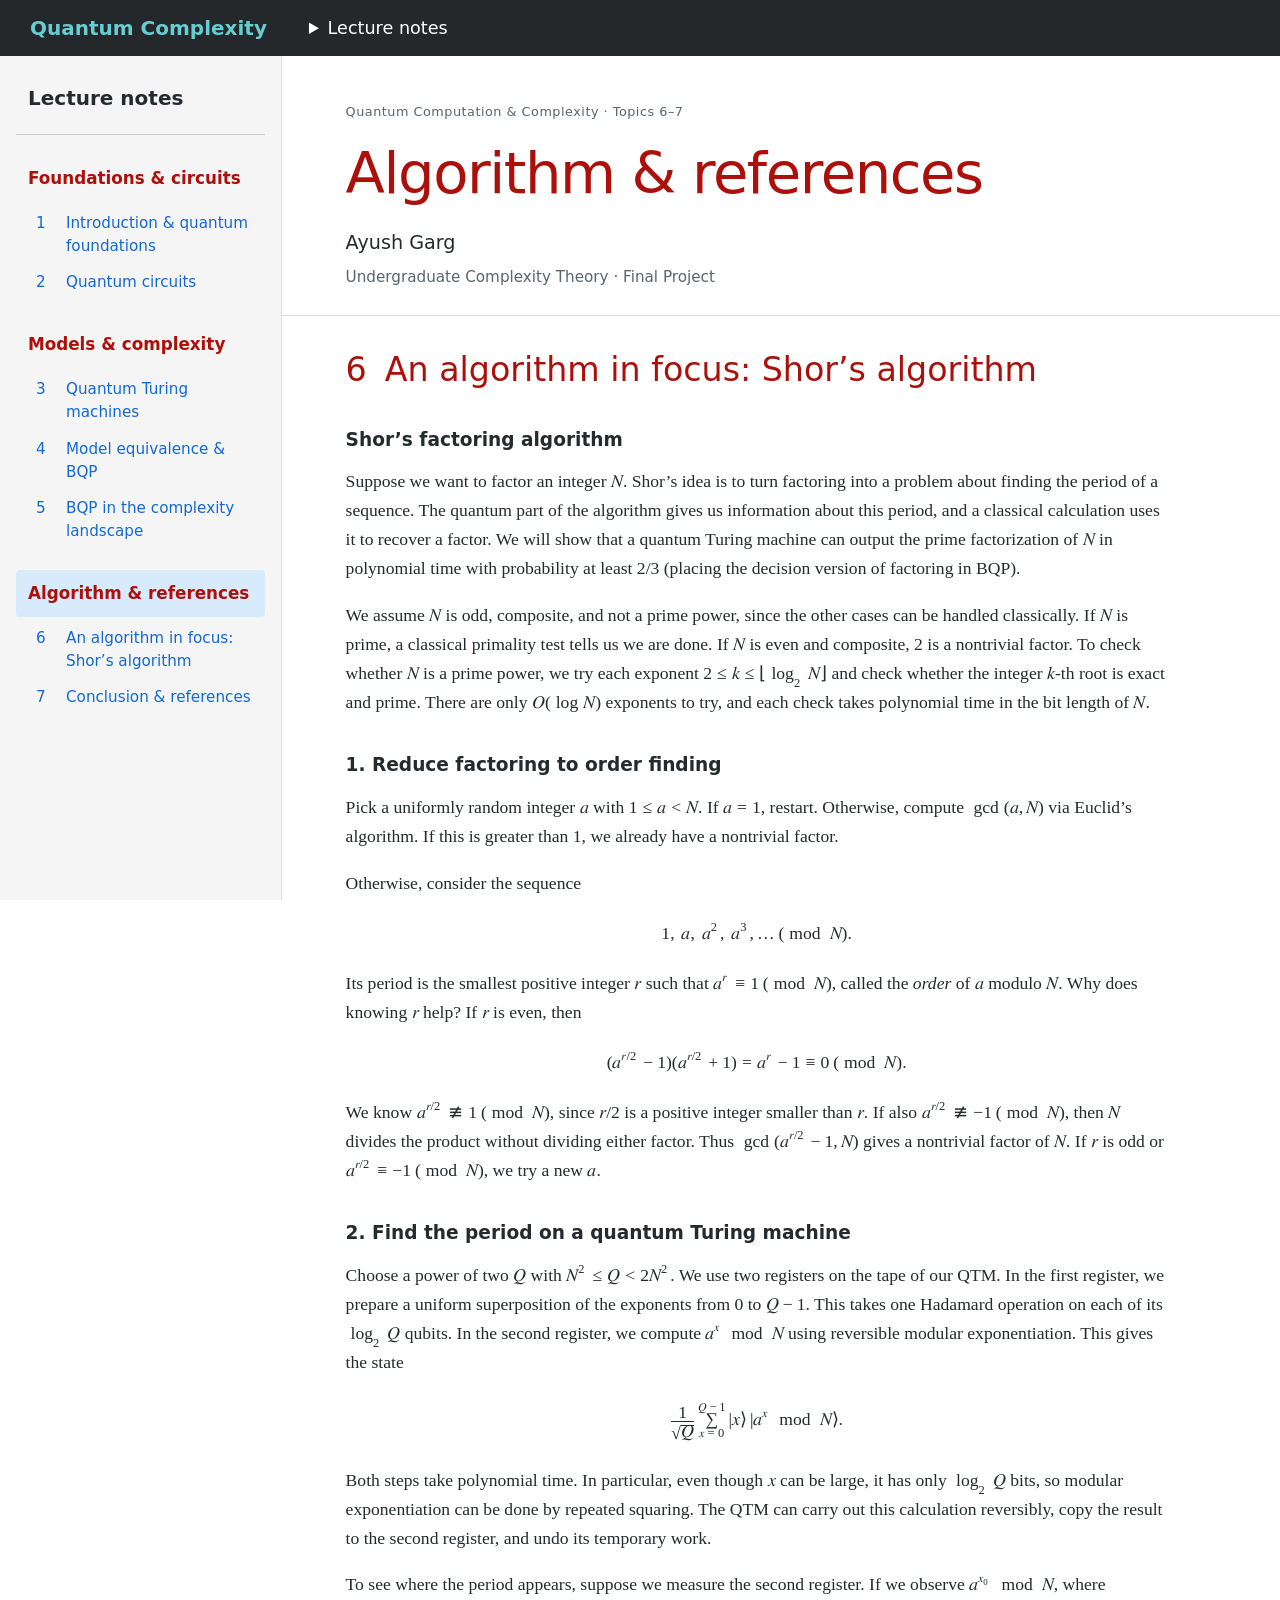
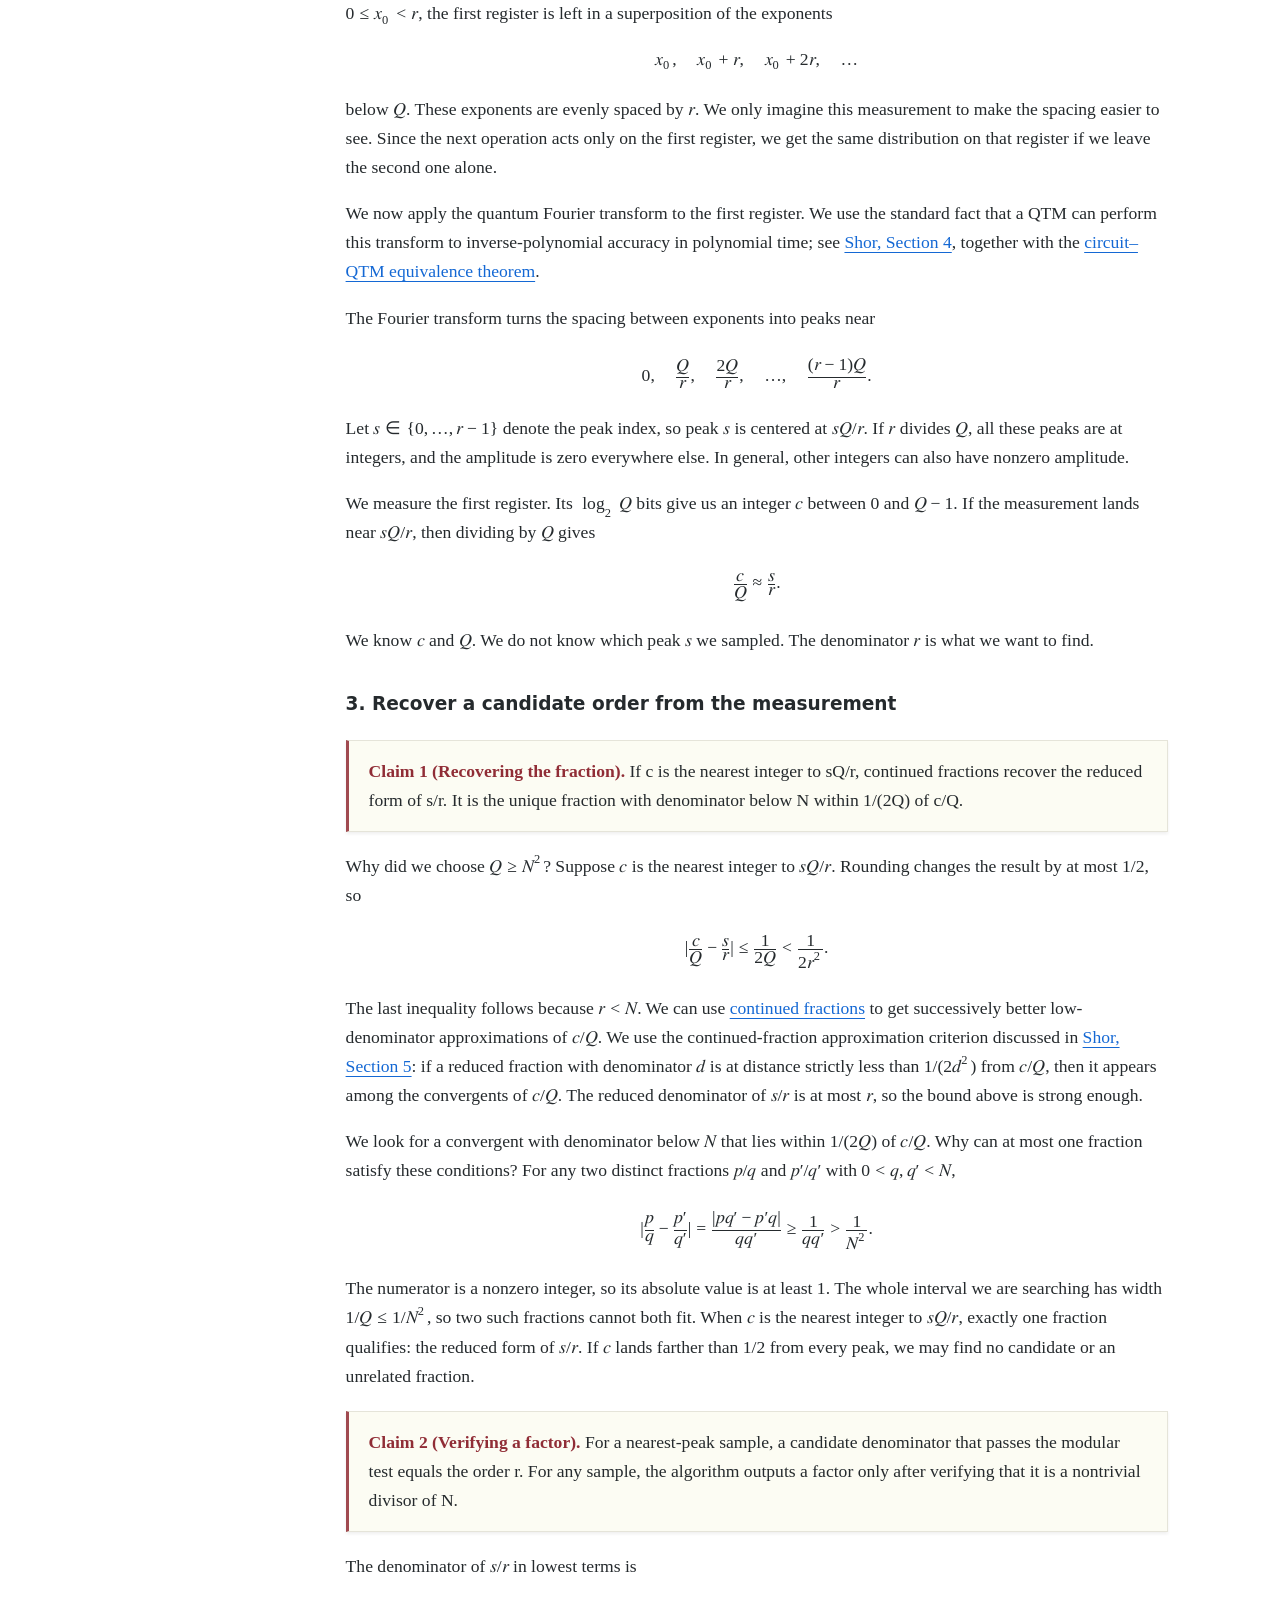
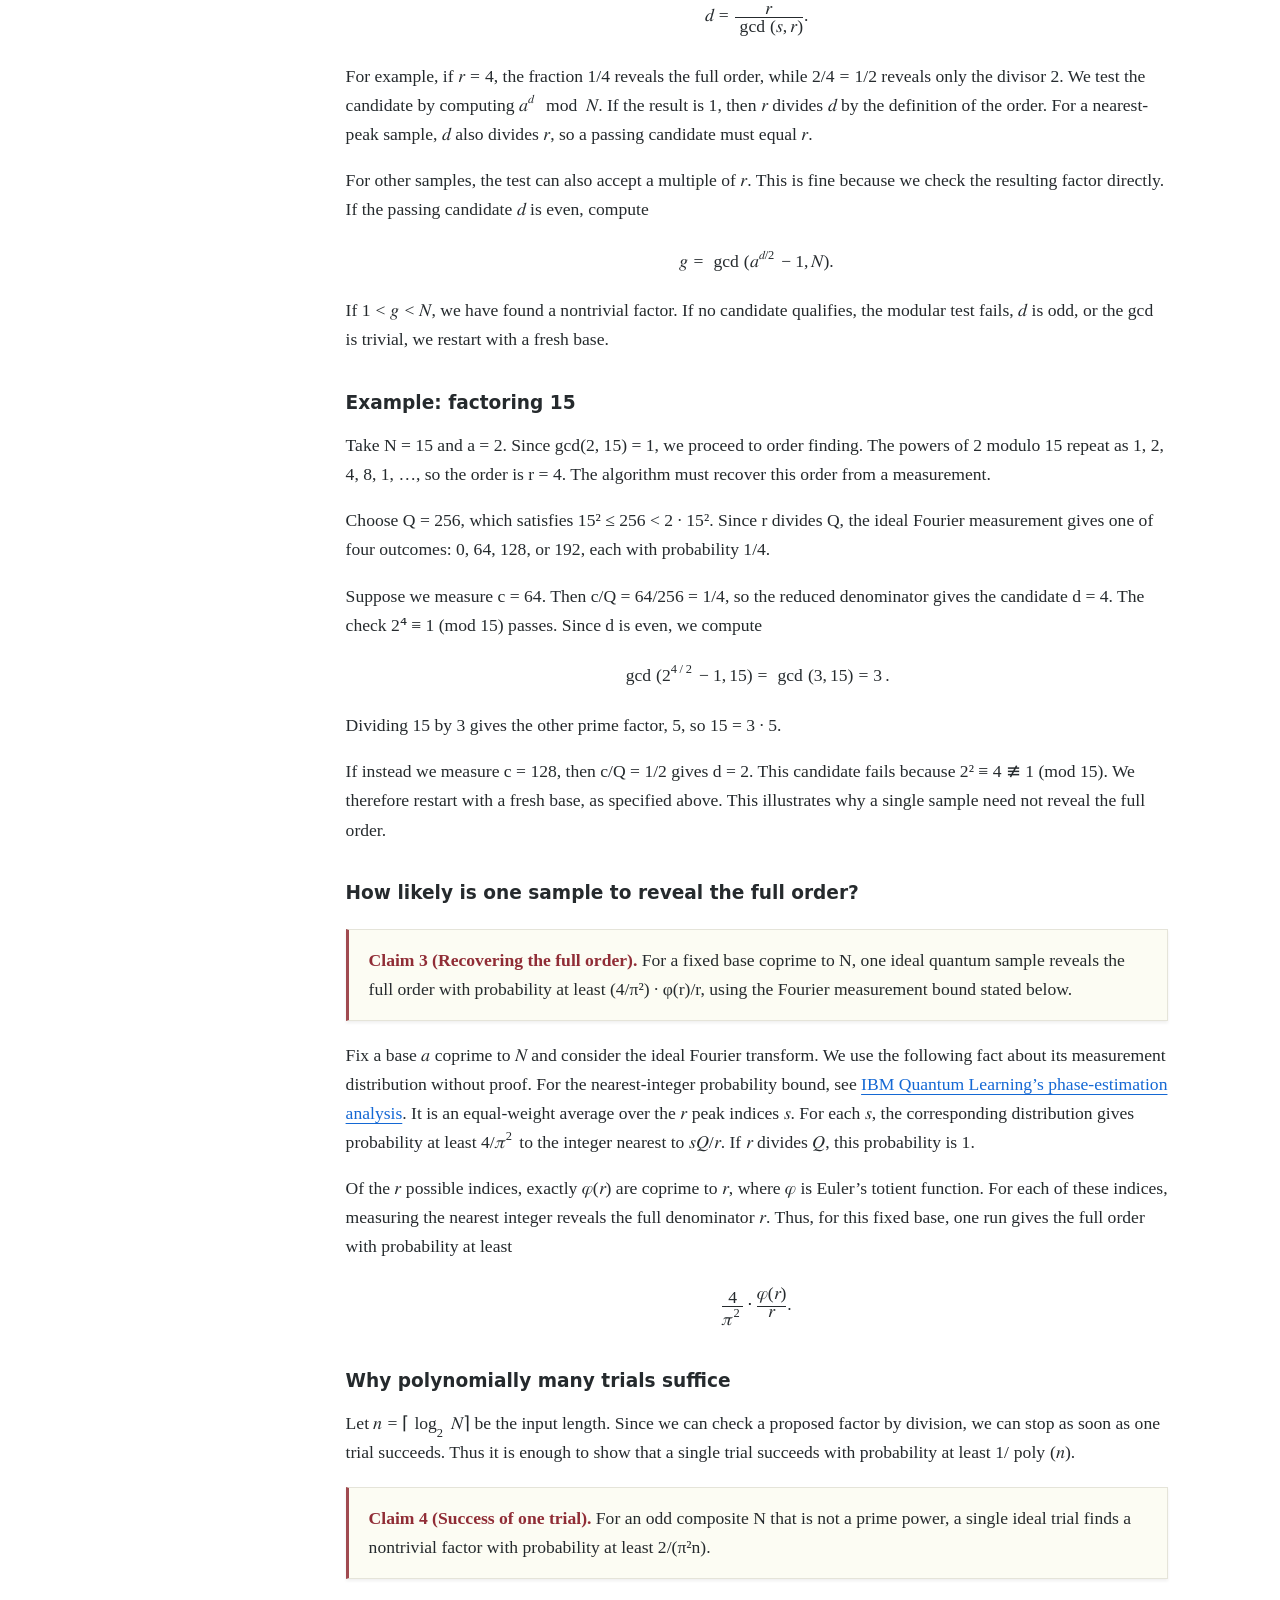
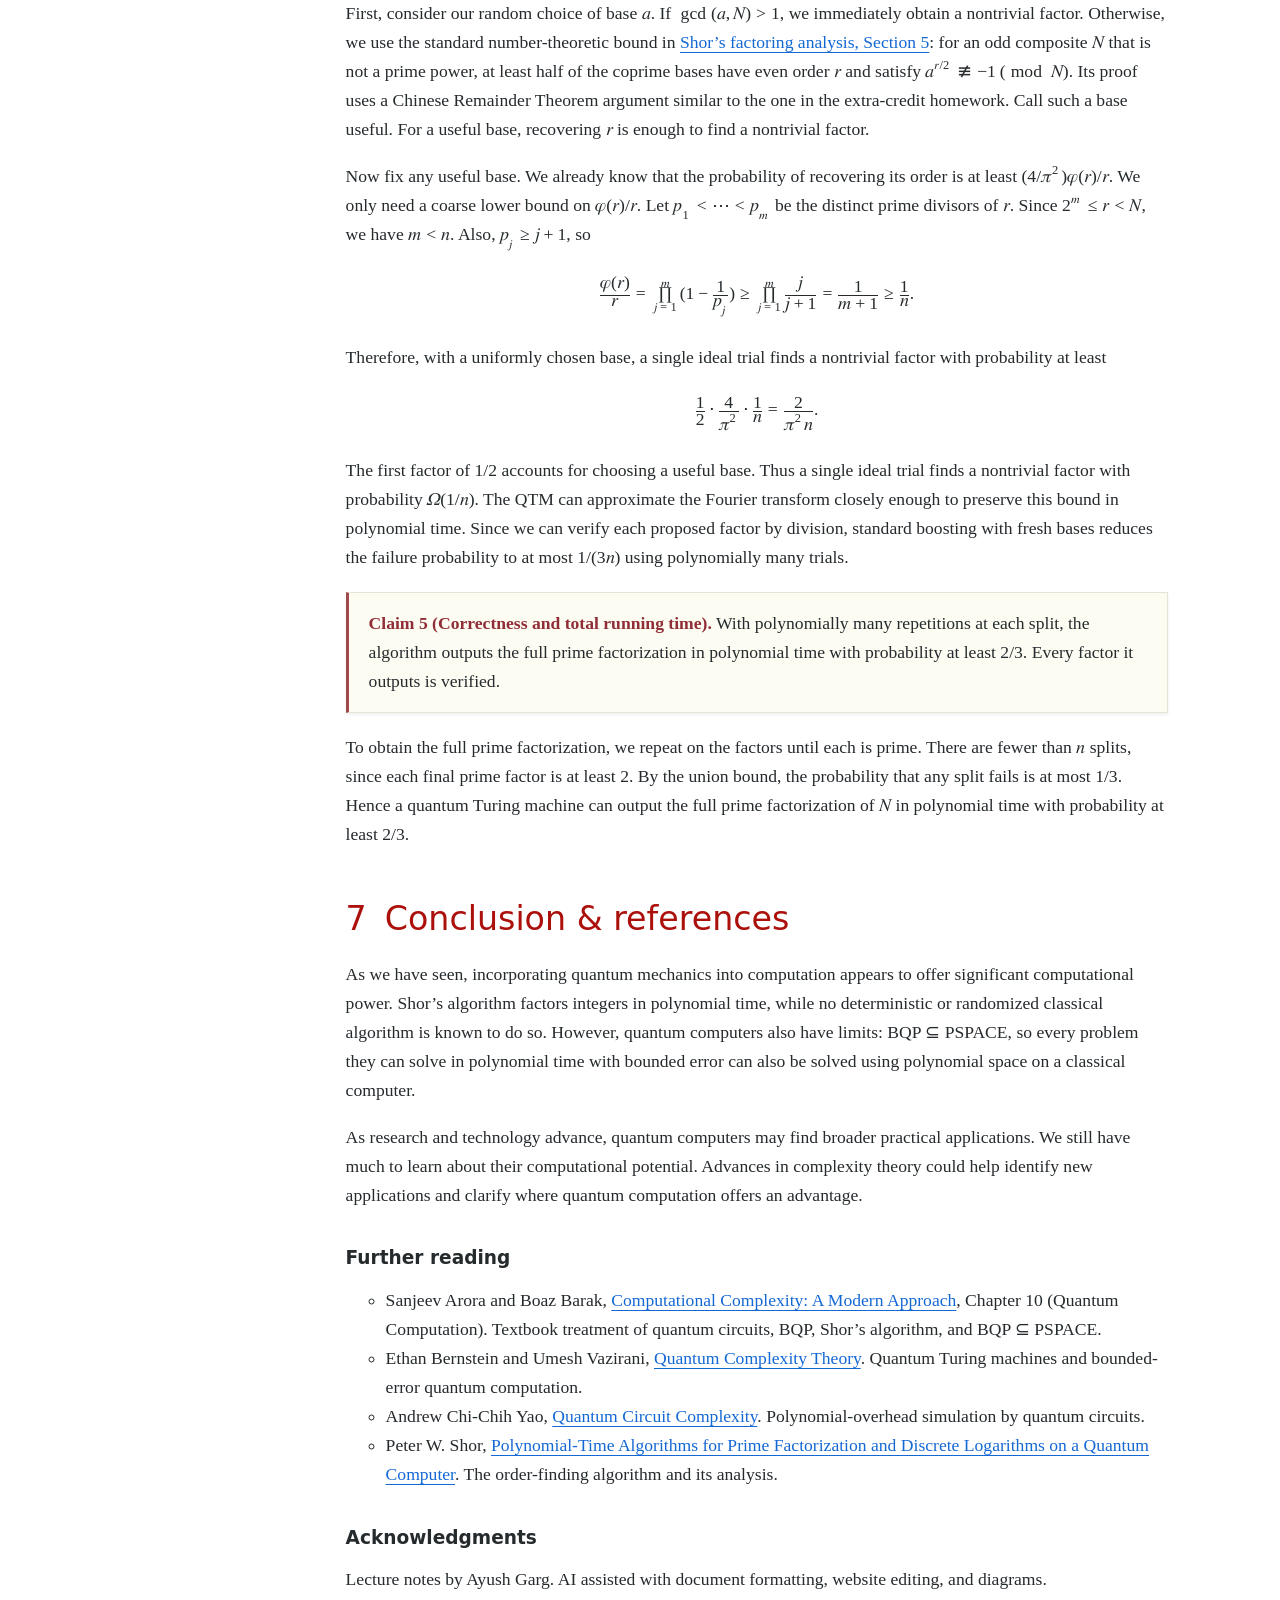
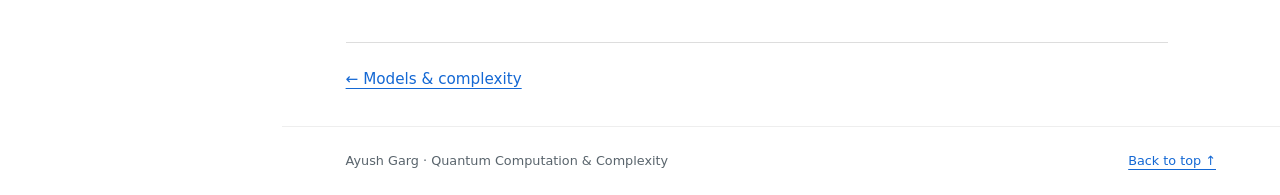
==== commit 82e387c1: "Checkpoint" ====
--- a/algorithm-and-references.html
+++ b/algorithm-and-references.html
@@ -66,7 +66,7 @@
             <section id="quantum-algorithm" aria-labelledby="algorithm-title">
               <h2 id="algorithm-title"><a href="#quantum-algorithm">An algorithm in focus: Shor’s algorithm</a></h2>
               <h3 id="shors-factoring-algorithm">Shor’s factoring algorithm</h3>
-<p>Suppose we want to factor an integer <math display="inline" xmlns="http://www.w3.org/1998/Math/MathML"><semantics><mi>N</mi><annotation encoding="application/x-tex">N</annotation></semantics></math>. Shor’s idea is to turn factoring into a problem about finding the period of a sequence. The quantum part of the algorithm gives us information about this period, and a classical calculation uses it to recover a factor. We will show that a quantum Turing machine can output the prime factorization of <math display="inline" xmlns="http://www.w3.org/1998/Math/MathML"><semantics><mi>N</mi><annotation encoding="application/x-tex">N</annotation></semantics></math> in polynomial time with probability at least <math display="inline" xmlns="http://www.w3.org/1998/Math/MathML"><semantics><mrow><mn>2</mn><mi>/</mi><mn>3</mn></mrow><annotation encoding="application/x-tex">2/3</annotation></semantics></math>.</p>
+<p>Suppose we want to factor an integer <math display="inline" xmlns="http://www.w3.org/1998/Math/MathML"><semantics><mi>N</mi><annotation encoding="application/x-tex">N</annotation></semantics></math>. Shor’s idea is to turn factoring into a problem about finding the period of a sequence. The quantum part of the algorithm gives us information about this period, and a classical calculation uses it to recover a factor. We will show that a quantum Turing machine can output the prime factorization of <math display="inline" xmlns="http://www.w3.org/1998/Math/MathML"><semantics><mi>N</mi><annotation encoding="application/x-tex">N</annotation></semantics></math> in polynomial time with probability at least <math display="inline" xmlns="http://www.w3.org/1998/Math/MathML"><semantics><mrow><mn>2</mn><mi>/</mi><mn>3</mn></mrow><annotation encoding="application/x-tex">2/3</annotation></semantics></math> (placing the decision version of factoring in <math display="inline" xmlns="http://www.w3.org/1998/Math/MathML"><semantics><mrow><mi mathvariant="normal">B</mi><mi mathvariant="normal">Q</mi><mi mathvariant="normal">P</mi></mrow><annotation encoding="application/x-tex">\mathrm{BQP}</annotation></semantics></math>).</p>
 <p>We assume <math display="inline" xmlns="http://www.w3.org/1998/Math/MathML"><semantics><mi>N</mi><annotation encoding="application/x-tex">N</annotation></semantics></math> is odd, composite, and not a prime power, since the other cases can be handled classically. If <math display="inline" xmlns="http://www.w3.org/1998/Math/MathML"><semantics><mi>N</mi><annotation encoding="application/x-tex">N</annotation></semantics></math> is prime, a classical primality test tells us we are done. If <math display="inline" xmlns="http://www.w3.org/1998/Math/MathML"><semantics><mi>N</mi><annotation encoding="application/x-tex">N</annotation></semantics></math> is even and composite, <math display="inline" xmlns="http://www.w3.org/1998/Math/MathML"><semantics><mn>2</mn><annotation encoding="application/x-tex">2</annotation></semantics></math> is a nontrivial factor. To check whether <math display="inline" xmlns="http://www.w3.org/1998/Math/MathML"><semantics><mi>N</mi><annotation encoding="application/x-tex">N</annotation></semantics></math> is a prime power, we try each exponent <math display="inline" xmlns="http://www.w3.org/1998/Math/MathML"><semantics><mrow><mn>2</mn><mo>≤</mo><mi>k</mi><mo>≤</mo><mo stretchy="false" form="prefix">⌊</mo><msub><mo>log</mo><mn>2</mn></msub><mi>N</mi><mo stretchy="false" form="postfix">⌋</mo></mrow><annotation encoding="application/x-tex">2\le k\le\lfloor\log_2 N\rfloor</annotation></semantics></math> and check whether the integer <math display="inline" xmlns="http://www.w3.org/1998/Math/MathML"><semantics><mi>k</mi><annotation encoding="application/x-tex">k</annotation></semantics></math>-th root is exact and prime. There are only <math display="inline" xmlns="http://www.w3.org/1998/Math/MathML"><semantics><mrow><mi>O</mi><mrow><mo stretchy="true" form="prefix">(</mo><mo>log</mo><mi>N</mi><mo stretchy="true" form="postfix">)</mo></mrow></mrow><annotation encoding="application/x-tex">O(\log N)</annotation></semantics></math> exponents to try, and each check takes polynomial time in the bit length of <math display="inline" xmlns="http://www.w3.org/1998/Math/MathML"><semantics><mi>N</mi><annotation encoding="application/x-tex">N</annotation></semantics></math>.</p>
 <h3 id="reduce-factoring-to-order-finding.">1. Reduce factoring to order finding</h3>
 <p>Pick a uniformly random integer <math display="inline" xmlns="http://www.w3.org/1998/Math/MathML"><semantics><mi>a</mi><annotation encoding="application/x-tex">a</annotation></semantics></math> with <math display="inline" xmlns="http://www.w3.org/1998/Math/MathML"><semantics><mrow><mn>1</mn><mo>≤</mo><mi>a</mi><mo>&lt;</mo><mi>N</mi></mrow><annotation encoding="application/x-tex">1\le a&lt;N</annotation></semantics></math>. If <math display="inline" xmlns="http://www.w3.org/1998/Math/MathML"><semantics><mrow><mi>a</mi><mo>=</mo><mn>1</mn></mrow><annotation encoding="application/x-tex">a=1</annotation></semantics></math>, restart. Otherwise, compute <math display="inline" xmlns="http://www.w3.org/1998/Math/MathML"><semantics><mrow><mo>gcd</mo><mrow><mo stretchy="true" form="prefix">(</mo><mi>a</mi><mo>,</mo><mi>N</mi><mo stretchy="true" form="postfix">)</mo></mrow></mrow><annotation encoding="application/x-tex">\gcd(a,N)</annotation></semantics></math> via Euclid’s algorithm. If this is greater than <math display="inline" xmlns="http://www.w3.org/1998/Math/MathML"><semantics><mn>1</mn><annotation encoding="application/x-tex">1</annotation></semantics></math>, we already have a nontrivial factor.</p>
@@ -82,7 +82,7 @@
 <p>To see where the period appears, suppose we measure the second register. If we observe <math display="inline" xmlns="http://www.w3.org/1998/Math/MathML"><semantics><mrow><msup><mi>a</mi><msub><mi>x</mi><mn>0</mn></msub></msup><mrow><mspace width="0.222em"></mspace><mo>mod</mo><mspace width="0.222em"></mspace><mi>N</mi></mrow></mrow><annotation encoding="application/x-tex">a^{x_0}\bmod N</annotation></semantics></math>, where <math display="inline" xmlns="http://www.w3.org/1998/Math/MathML"><semantics><mrow><mn>0</mn><mo>≤</mo><msub><mi>x</mi><mn>0</mn></msub><mo>&lt;</mo><mi>r</mi></mrow><annotation encoding="application/x-tex">0\le x_0&lt;r</annotation></semantics></math>, the first register is left in a superposition of the exponents</p>
 <p><math display="block" xmlns="http://www.w3.org/1998/Math/MathML"><semantics><mrow><msub><mi>x</mi><mn>0</mn></msub><mo>,</mo><mspace width="1.0em"></mspace><msub><mi>x</mi><mn>0</mn></msub><mo>+</mo><mi>r</mi><mo>,</mo><mspace width="1.0em"></mspace><msub><mi>x</mi><mn>0</mn></msub><mo>+</mo><mn>2</mn><mi>r</mi><mo>,</mo><mspace width="1.0em"></mspace><mi>…</mi></mrow><annotation encoding="application/x-tex">x_0,\quad x_0+r,\quad x_0+2r,\quad\ldots</annotation></semantics></math></p>
 <p>below <math display="inline" xmlns="http://www.w3.org/1998/Math/MathML"><semantics><mi>Q</mi><annotation encoding="application/x-tex">Q</annotation></semantics></math>. These exponents are evenly spaced by <math display="inline" xmlns="http://www.w3.org/1998/Math/MathML"><semantics><mi>r</mi><annotation encoding="application/x-tex">r</annotation></semantics></math>. We only imagine this measurement to make the spacing easier to see. Since the next operation acts only on the first register, we get the same distribution on that register if we leave the second one alone.</p>
-<p>We now apply the quantum Fourier transform to the first register. We use the standard fact that a QTM can perform this transform to inverse-polynomial accuracy in polynomial time. We first analyze the ideal transform and account for the approximation at the end.</p>
+<p>We now apply the quantum Fourier transform to the first register. We use the standard fact that a QTM can perform this transform to inverse-polynomial accuracy in polynomial time; see <a href="https://arxiv.org/html/quant-ph/9508027#S4">Shor, Section 4</a>, together with the <a href="https://doi.org/10.1109/SFCS.1993.366852">circuit–QTM equivalence theorem</a>. </p>
 <p>The Fourier transform turns the spacing between exponents into peaks near</p>
 <p><math display="block" xmlns="http://www.w3.org/1998/Math/MathML"><semantics><mrow><mn>0</mn><mo>,</mo><mspace width="1.0em"></mspace><mfrac><mi>Q</mi><mi>r</mi></mfrac><mo>,</mo><mspace width="1.0em"></mspace><mfrac><mrow><mn>2</mn><mi>Q</mi></mrow><mi>r</mi></mfrac><mo>,</mo><mspace width="1.0em"></mspace><mi>…</mi><mo>,</mo><mspace width="1.0em"></mspace><mfrac><mrow><mrow><mo stretchy="true" form="prefix">(</mo><mi>r</mi><mo>−</mo><mn>1</mn><mo stretchy="true" form="postfix">)</mo></mrow><mi>Q</mi></mrow><mi>r</mi></mfrac><mi>.</mi></mrow><annotation encoding="application/x-tex">0,\quad \frac{Q}{r},\quad \frac{2Q}{r},\quad\ldots,\quad \frac{(r-1)Q}{r}.</annotation></semantics></math></p>
 <p>Let <math display="inline" xmlns="http://www.w3.org/1998/Math/MathML"><semantics><mrow><mi>s</mi><mo>∈</mo><mo stretchy="false" form="prefix">{</mo><mn>0</mn><mo>,</mo><mi>…</mi><mo>,</mo><mi>r</mi><mo>−</mo><mn>1</mn><mo stretchy="false" form="postfix">}</mo></mrow><annotation encoding="application/x-tex">s\in\{0,\ldots,r-1\}</annotation></semantics></math> denote the peak index, so peak <math display="inline" xmlns="http://www.w3.org/1998/Math/MathML"><semantics><mi>s</mi><annotation encoding="application/x-tex">s</annotation></semantics></math> is centered at <math display="inline" xmlns="http://www.w3.org/1998/Math/MathML"><semantics><mrow><mi>s</mi><mi>Q</mi><mi>/</mi><mi>r</mi></mrow><annotation encoding="application/x-tex">sQ/r</annotation></semantics></math>. If <math display="inline" xmlns="http://www.w3.org/1998/Math/MathML"><semantics><mi>r</mi><annotation encoding="application/x-tex">r</annotation></semantics></math> divides <math display="inline" xmlns="http://www.w3.org/1998/Math/MathML"><semantics><mi>Q</mi><annotation encoding="application/x-tex">Q</annotation></semantics></math>, all these peaks are at integers, and the amplitude is zero everywhere else. In general, other integers can also have nonzero amplitude.</p>
@@ -90,30 +90,60 @@
 <p><math display="block" xmlns="http://www.w3.org/1998/Math/MathML"><semantics><mrow><mfrac><mi>c</mi><mi>Q</mi></mfrac><mo>≈</mo><mfrac><mi>s</mi><mi>r</mi></mfrac><mi>.</mi></mrow><annotation encoding="application/x-tex">\frac{c}{Q}\approx\frac{s}{r}.</annotation></semantics></math></p>
 <p>We know <math display="inline" xmlns="http://www.w3.org/1998/Math/MathML"><semantics><mi>c</mi><annotation encoding="application/x-tex">c</annotation></semantics></math> and <math display="inline" xmlns="http://www.w3.org/1998/Math/MathML"><semantics><mi>Q</mi><annotation encoding="application/x-tex">Q</annotation></semantics></math>. We do not know which peak <math display="inline" xmlns="http://www.w3.org/1998/Math/MathML"><semantics><mi>s</mi><annotation encoding="application/x-tex">s</annotation></semantics></math> we sampled. The denominator <math display="inline" xmlns="http://www.w3.org/1998/Math/MathML"><semantics><mi>r</mi><annotation encoding="application/x-tex">r</annotation></semantics></math> is what we want to find.</p>
 <h3 id="recover-a-candidate-order-from-the-measurement">3. Recover a candidate order from the measurement</h3>
+<div class="definition">
+<p><strong>Claim 1 (Recovering the fraction).</strong> If c is the nearest integer to sQ/r, continued fractions recover the reduced form of s/r. It is the unique fraction with denominator below N within 1/(2Q) of c/Q.</p>
+</div>
 <p>Why did we choose <math display="inline" xmlns="http://www.w3.org/1998/Math/MathML"><semantics><mrow><mi>Q</mi><mo>≥</mo><msup><mi>N</mi><mn>2</mn></msup></mrow><annotation encoding="application/x-tex">Q\ge N^2</annotation></semantics></math>? Suppose <math display="inline" xmlns="http://www.w3.org/1998/Math/MathML"><semantics><mi>c</mi><annotation encoding="application/x-tex">c</annotation></semantics></math> is the nearest integer to <math display="inline" xmlns="http://www.w3.org/1998/Math/MathML"><semantics><mrow><mi>s</mi><mi>Q</mi><mi>/</mi><mi>r</mi></mrow><annotation encoding="application/x-tex">sQ/r</annotation></semantics></math>. Rounding changes the result by at most <math display="inline" xmlns="http://www.w3.org/1998/Math/MathML"><semantics><mrow><mn>1</mn><mi>/</mi><mn>2</mn></mrow><annotation encoding="application/x-tex">1/2</annotation></semantics></math>, so</p>
 <p><math display="block" xmlns="http://www.w3.org/1998/Math/MathML"><semantics><mrow><mrow><mo stretchy="true" form="prefix">|</mo><mfrac><mi>c</mi><mi>Q</mi></mfrac><mo>−</mo><mfrac><mi>s</mi><mi>r</mi></mfrac><mo stretchy="true" form="postfix">|</mo></mrow><mo>≤</mo><mfrac><mn>1</mn><mrow><mn>2</mn><mi>Q</mi></mrow></mfrac><mo>&lt;</mo><mfrac><mn>1</mn><mrow><mn>2</mn><msup><mi>r</mi><mn>2</mn></msup></mrow></mfrac><mi>.</mi></mrow><annotation encoding="application/x-tex">\left|\frac{c}{Q}-\frac{s}{r}\right|\le \frac{1}{2Q}&lt; \frac{1}{2r^2}.</annotation></semantics></math></p>
-<p>The last inequality follows because <math display="inline" xmlns="http://www.w3.org/1998/Math/MathML"><semantics><mrow><mi>r</mi><mo>&lt;</mo><mi>N</mi></mrow><annotation encoding="application/x-tex">r&lt;N</annotation></semantics></math>. We can use continued fractions to get successively better low-denominator approximations of <math display="inline" xmlns="http://www.w3.org/1998/Math/MathML"><semantics><mrow><mi>c</mi><mi>/</mi><mi>Q</mi></mrow><annotation encoding="application/x-tex">c/Q</annotation></semantics></math>. The fact we need is that if a reduced fraction with denominator <math display="inline" xmlns="http://www.w3.org/1998/Math/MathML"><semantics><mi>d</mi><annotation encoding="application/x-tex">d</annotation></semantics></math> is at distance strictly less than <math display="inline" xmlns="http://www.w3.org/1998/Math/MathML"><semantics><mrow><mn>1</mn><mi>/</mi><mrow><mo stretchy="true" form="prefix">(</mo><mn>2</mn><msup><mi>d</mi><mn>2</mn></msup><mo stretchy="true" form="postfix">)</mo></mrow></mrow><annotation encoding="application/x-tex">1/(2d^2)</annotation></semantics></math> from <math display="inline" xmlns="http://www.w3.org/1998/Math/MathML"><semantics><mrow><mi>c</mi><mi>/</mi><mi>Q</mi></mrow><annotation encoding="application/x-tex">c/Q</annotation></semantics></math>, then it appears among the convergents of <math display="inline" xmlns="http://www.w3.org/1998/Math/MathML"><semantics><mrow><mi>c</mi><mi>/</mi><mi>Q</mi></mrow><annotation encoding="application/x-tex">c/Q</annotation></semantics></math>. The reduced denominator of <math display="inline" xmlns="http://www.w3.org/1998/Math/MathML"><semantics><mrow><mi>s</mi><mi>/</mi><mi>r</mi></mrow><annotation encoding="application/x-tex">s/r</annotation></semantics></math> is at most <math display="inline" xmlns="http://www.w3.org/1998/Math/MathML"><semantics><mi>r</mi><annotation encoding="application/x-tex">r</annotation></semantics></math>, so the bound above is strong enough.</p>
+<p>The last inequality follows because <math display="inline" xmlns="http://www.w3.org/1998/Math/MathML"><semantics><mrow><mi>r</mi><mo>&lt;</mo><mi>N</mi></mrow><annotation encoding="application/x-tex">r&lt;N</annotation></semantics></math>. We can use <a href="https://en.wikipedia.org/wiki/Continued_fraction">continued fractions</a> to get successively better low-denominator approximations of <math display="inline" xmlns="http://www.w3.org/1998/Math/MathML"><semantics><mrow><mi>c</mi><mi>/</mi><mi>Q</mi></mrow><annotation encoding="application/x-tex">c/Q</annotation></semantics></math>. We use the continued-fraction approximation criterion discussed in <a href="https://arxiv.org/html/quant-ph/9508027#S5">Shor, Section 5</a>: if a reduced fraction with denominator <math display="inline" xmlns="http://www.w3.org/1998/Math/MathML"><semantics><mi>d</mi><annotation encoding="application/x-tex">d</annotation></semantics></math> is at distance strictly less than <math display="inline" xmlns="http://www.w3.org/1998/Math/MathML"><semantics><mrow><mn>1</mn><mi>/</mi><mrow><mo stretchy="true" form="prefix">(</mo><mn>2</mn><msup><mi>d</mi><mn>2</mn></msup><mo stretchy="true" form="postfix">)</mo></mrow></mrow><annotation encoding="application/x-tex">1/(2d^2)</annotation></semantics></math> from <math display="inline" xmlns="http://www.w3.org/1998/Math/MathML"><semantics><mrow><mi>c</mi><mi>/</mi><mi>Q</mi></mrow><annotation encoding="application/x-tex">c/Q</annotation></semantics></math>, then it appears among the convergents of <math display="inline" xmlns="http://www.w3.org/1998/Math/MathML"><semantics><mrow><mi>c</mi><mi>/</mi><mi>Q</mi></mrow><annotation encoding="application/x-tex">c/Q</annotation></semantics></math>. The reduced denominator of <math display="inline" xmlns="http://www.w3.org/1998/Math/MathML"><semantics><mrow><mi>s</mi><mi>/</mi><mi>r</mi></mrow><annotation encoding="application/x-tex">s/r</annotation></semantics></math> is at most <math display="inline" xmlns="http://www.w3.org/1998/Math/MathML"><semantics><mi>r</mi><annotation encoding="application/x-tex">r</annotation></semantics></math>, so the bound above is strong enough.</p>
 <p>We look for a convergent with denominator below <math display="inline" xmlns="http://www.w3.org/1998/Math/MathML"><semantics><mi>N</mi><annotation encoding="application/x-tex">N</annotation></semantics></math> that lies within <math display="inline" xmlns="http://www.w3.org/1998/Math/MathML"><semantics><mrow><mn>1</mn><mi>/</mi><mrow><mo stretchy="true" form="prefix">(</mo><mn>2</mn><mi>Q</mi><mo stretchy="true" form="postfix">)</mo></mrow></mrow><annotation encoding="application/x-tex">1/(2Q)</annotation></semantics></math> of <math display="inline" xmlns="http://www.w3.org/1998/Math/MathML"><semantics><mrow><mi>c</mi><mi>/</mi><mi>Q</mi></mrow><annotation encoding="application/x-tex">c/Q</annotation></semantics></math>. Why can at most one fraction satisfy these conditions? For any two distinct fractions <math display="inline" xmlns="http://www.w3.org/1998/Math/MathML"><semantics><mrow><mi>p</mi><mi>/</mi><mi>q</mi></mrow><annotation encoding="application/x-tex">p/q</annotation></semantics></math> and <math display="inline" xmlns="http://www.w3.org/1998/Math/MathML"><semantics><mrow><mi>p</mi><mi>′</mi><mi>/</mi><mi>q</mi><mi>′</mi></mrow><annotation encoding="application/x-tex">p&#39;/q&#39;</annotation></semantics></math> with <math display="inline" xmlns="http://www.w3.org/1998/Math/MathML"><semantics><mrow><mn>0</mn><mo>&lt;</mo><mi>q</mi><mo>,</mo><mi>q</mi><mi>′</mi><mo>&lt;</mo><mi>N</mi></mrow><annotation encoding="application/x-tex">0&lt;q,q&#39;&lt;N</annotation></semantics></math>,</p>
 <p><math display="block" xmlns="http://www.w3.org/1998/Math/MathML"><semantics><mrow><mrow><mo stretchy="true" form="prefix">|</mo><mfrac><mi>p</mi><mi>q</mi></mfrac><mo>−</mo><mfrac><mrow><mi>p</mi><mi>′</mi></mrow><mrow><mi>q</mi><mi>′</mi></mrow></mfrac><mo stretchy="true" form="postfix">|</mo></mrow><mo>=</mo><mfrac><mrow><mo stretchy="true" form="prefix">|</mo><mi>p</mi><mi>q</mi><mi>′</mi><mo>−</mo><mi>p</mi><mi>′</mi><mi>q</mi><mo stretchy="true" form="postfix">|</mo></mrow><mrow><mi>q</mi><mi>q</mi><mi>′</mi></mrow></mfrac><mo>≥</mo><mfrac><mn>1</mn><mrow><mi>q</mi><mi>q</mi><mi>′</mi></mrow></mfrac><mo>&gt;</mo><mfrac><mn>1</mn><msup><mi>N</mi><mn>2</mn></msup></mfrac><mi>.</mi></mrow><annotation encoding="application/x-tex">\left|\frac{p}{q}-\frac{p&#39;}{q&#39;}\right|=\frac{|pq&#39;-p&#39;q|}{qq&#39;}\ge \frac{1}{qq&#39;}&gt;\frac{1}{N^2}.</annotation></semantics></math></p>
 <p>The numerator is a nonzero integer, so its absolute value is at least <math display="inline" xmlns="http://www.w3.org/1998/Math/MathML"><semantics><mn>1</mn><annotation encoding="application/x-tex">1</annotation></semantics></math>. The whole interval we are searching has width <math display="inline" xmlns="http://www.w3.org/1998/Math/MathML"><semantics><mrow><mn>1</mn><mi>/</mi><mi>Q</mi><mo>≤</mo><mn>1</mn><mi>/</mi><msup><mi>N</mi><mn>2</mn></msup></mrow><annotation encoding="application/x-tex">1/Q\le1/N^2</annotation></semantics></math>, so two such fractions cannot both fit. When <math display="inline" xmlns="http://www.w3.org/1998/Math/MathML"><semantics><mi>c</mi><annotation encoding="application/x-tex">c</annotation></semantics></math> is the nearest integer to <math display="inline" xmlns="http://www.w3.org/1998/Math/MathML"><semantics><mrow><mi>s</mi><mi>Q</mi><mi>/</mi><mi>r</mi></mrow><annotation encoding="application/x-tex">sQ/r</annotation></semantics></math>, exactly one fraction qualifies: the reduced form of <math display="inline" xmlns="http://www.w3.org/1998/Math/MathML"><semantics><mrow><mi>s</mi><mi>/</mi><mi>r</mi></mrow><annotation encoding="application/x-tex">s/r</annotation></semantics></math>. If <math display="inline" xmlns="http://www.w3.org/1998/Math/MathML"><semantics><mi>c</mi><annotation encoding="application/x-tex">c</annotation></semantics></math> lands farther than <math display="inline" xmlns="http://www.w3.org/1998/Math/MathML"><semantics><mrow><mn>1</mn><mi>/</mi><mn>2</mn></mrow><annotation encoding="application/x-tex">1/2</annotation></semantics></math> from every peak, we may find no candidate or an unrelated fraction.</p>
+<div class="definition">
+<p><strong>Claim 2 (Verifying a factor).</strong> For a nearest-peak sample, a candidate denominator that passes the modular test equals the order r. For any sample, the algorithm outputs a factor only after verifying that it is a nontrivial divisor of N.</p>
+</div>
 <p>The denominator of <math display="inline" xmlns="http://www.w3.org/1998/Math/MathML"><semantics><mrow><mi>s</mi><mi>/</mi><mi>r</mi></mrow><annotation encoding="application/x-tex">s/r</annotation></semantics></math> in lowest terms is</p>
 <p><math display="block" xmlns="http://www.w3.org/1998/Math/MathML"><semantics><mrow><mi>d</mi><mo>=</mo><mfrac><mi>r</mi><mrow><mo>gcd</mo><mrow><mo stretchy="true" form="prefix">(</mo><mi>s</mi><mo>,</mo><mi>r</mi><mo stretchy="true" form="postfix">)</mo></mrow></mrow></mfrac><mi>.</mi></mrow><annotation encoding="application/x-tex">d=\frac{r}{\gcd(s,r)}.</annotation></semantics></math></p>
 <p>For example, if <math display="inline" xmlns="http://www.w3.org/1998/Math/MathML"><semantics><mrow><mi>r</mi><mo>=</mo><mn>4</mn></mrow><annotation encoding="application/x-tex">r=4</annotation></semantics></math>, the fraction <math display="inline" xmlns="http://www.w3.org/1998/Math/MathML"><semantics><mrow><mn>1</mn><mi>/</mi><mn>4</mn></mrow><annotation encoding="application/x-tex">1/4</annotation></semantics></math> reveals the full order, while <math display="inline" xmlns="http://www.w3.org/1998/Math/MathML"><semantics><mrow><mn>2</mn><mi>/</mi><mn>4</mn><mo>=</mo><mn>1</mn><mi>/</mi><mn>2</mn></mrow><annotation encoding="application/x-tex">2/4=1/2</annotation></semantics></math> reveals only the divisor <math display="inline" xmlns="http://www.w3.org/1998/Math/MathML"><semantics><mn>2</mn><annotation encoding="application/x-tex">2</annotation></semantics></math>. We test the candidate by computing <math display="inline" xmlns="http://www.w3.org/1998/Math/MathML"><semantics><mrow><msup><mi>a</mi><mi>d</mi></msup><mrow><mspace width="0.222em"></mspace><mo>mod</mo><mspace width="0.222em"></mspace><mi>N</mi></mrow></mrow><annotation encoding="application/x-tex">a^d\bmod N</annotation></semantics></math>. If the result is <math display="inline" xmlns="http://www.w3.org/1998/Math/MathML"><semantics><mn>1</mn><annotation encoding="application/x-tex">1</annotation></semantics></math>, then <math display="inline" xmlns="http://www.w3.org/1998/Math/MathML"><semantics><mi>r</mi><annotation encoding="application/x-tex">r</annotation></semantics></math> divides <math display="inline" xmlns="http://www.w3.org/1998/Math/MathML"><semantics><mi>d</mi><annotation encoding="application/x-tex">d</annotation></semantics></math> by the definition of the order. For a nearest-peak sample, <math display="inline" xmlns="http://www.w3.org/1998/Math/MathML"><semantics><mi>d</mi><annotation encoding="application/x-tex">d</annotation></semantics></math> also divides <math display="inline" xmlns="http://www.w3.org/1998/Math/MathML"><semantics><mi>r</mi><annotation encoding="application/x-tex">r</annotation></semantics></math>, so a passing candidate must equal <math display="inline" xmlns="http://www.w3.org/1998/Math/MathML"><semantics><mi>r</mi><annotation encoding="application/x-tex">r</annotation></semantics></math>.</p>
 <p>For other samples, the test can also accept a multiple of <math display="inline" xmlns="http://www.w3.org/1998/Math/MathML"><semantics><mi>r</mi><annotation encoding="application/x-tex">r</annotation></semantics></math>. This is fine because we check the resulting factor directly. If the passing candidate <math display="inline" xmlns="http://www.w3.org/1998/Math/MathML"><semantics><mi>d</mi><annotation encoding="application/x-tex">d</annotation></semantics></math> is even, compute</p>
 <p><math display="block" xmlns="http://www.w3.org/1998/Math/MathML"><semantics><mrow><mi>g</mi><mo>=</mo><mo>gcd</mo><mrow><mo stretchy="true" form="prefix">(</mo><msup><mi>a</mi><mrow><mi>d</mi><mi>/</mi><mn>2</mn></mrow></msup><mo>−</mo><mn>1</mn><mo>,</mo><mi>N</mi><mo stretchy="true" form="postfix">)</mo></mrow><mi>.</mi></mrow><annotation encoding="application/x-tex">g=\gcd(a^{d/2}-1,N).</annotation></semantics></math></p>
 <p>If <math display="inline" xmlns="http://www.w3.org/1998/Math/MathML"><semantics><mrow><mn>1</mn><mo>&lt;</mo><mi>g</mi><mo>&lt;</mo><mi>N</mi></mrow><annotation encoding="application/x-tex">1&lt;g&lt;N</annotation></semantics></math>, we have found a nontrivial factor. If no candidate qualifies, the modular test fails, <math display="inline" xmlns="http://www.w3.org/1998/Math/MathML"><semantics><mi>d</mi><annotation encoding="application/x-tex">d</annotation></semantics></math> is odd, or the gcd is trivial, we restart with a fresh base.</p>
+<h3 id="example-factoring-15">Example: factoring 15</h3>
+<p>Take N = 15 and a = 2. Since gcd(2, 15) = 1, we proceed to order finding. The powers of 2 modulo 15 repeat as 1, 2, 4, 8, 1, …, so the order is r = 4. The algorithm must recover this order from a measurement.</p>
+<p>Choose Q = 256, which satisfies 15² ≤ 256 &lt; 2 · 15². Since r divides Q, the ideal Fourier measurement gives one of four outcomes: 0, 64, 128, or 192, each with probability 1/4.</p>
+<p>Suppose we measure c = 64. Then c/Q = 64/256 = 1/4, so the reduced denominator gives the candidate d = 4. The check 2⁴ ≡ 1 (mod 15) passes. Since d is even, we compute</p>
+<p><math display="block" xmlns="http://www.w3.org/1998/Math/MathML">
+  <semantics>
+    <mrow>
+      <mo>gcd</mo><mo>(</mo><msup><mn>2</mn><mrow><mn>4</mn><mo>/</mo><mn>2</mn></mrow></msup><mo>−</mo><mn>1</mn><mo>,</mo><mn>15</mn><mo>)</mo>
+      <mo>=</mo><mo>gcd</mo><mo>(</mo><mn>3</mn><mo>,</mo><mn>15</mn><mo>)</mo><mo>=</mo><mn>3</mn><mo>.</mo>
+    </mrow>
+    <annotation encoding="application/x-tex">\gcd(2^{4/2}-1,15)=\gcd(3,15)=3.</annotation>
+  </semantics>
+</math></p>
+<p>Dividing 15 by 3 gives the other prime factor, 5, so 15 = 3 · 5.</p>
+<p>If instead we measure c = 128, then c/Q = 1/2 gives d = 2. This candidate fails because 2² ≡ 4 ≢ 1 (mod 15). We therefore restart with a fresh base, as specified above. This illustrates why a single sample need not reveal the full order.</p>
 <h3 id="how-likely-is-one-sample-to-reveal-the-full-order">How likely is one sample to reveal the full order?</h3>
-<p>Fix a base <math display="inline" xmlns="http://www.w3.org/1998/Math/MathML"><semantics><mi>a</mi><annotation encoding="application/x-tex">a</annotation></semantics></math> coprime to <math display="inline" xmlns="http://www.w3.org/1998/Math/MathML"><semantics><mi>N</mi><annotation encoding="application/x-tex">N</annotation></semantics></math> and consider the ideal Fourier transform. We use the following fact about its measurement distribution without proof. It is an equal-weight average over the <math display="inline" xmlns="http://www.w3.org/1998/Math/MathML"><semantics><mi>r</mi><annotation encoding="application/x-tex">r</annotation></semantics></math> peak indices <math display="inline" xmlns="http://www.w3.org/1998/Math/MathML"><semantics><mi>s</mi><annotation encoding="application/x-tex">s</annotation></semantics></math>. For each <math display="inline" xmlns="http://www.w3.org/1998/Math/MathML"><semantics><mi>s</mi><annotation encoding="application/x-tex">s</annotation></semantics></math>, the corresponding distribution gives probability at least <math display="inline" xmlns="http://www.w3.org/1998/Math/MathML"><semantics><mrow><mn>4</mn><mi>/</mi><msup><mi>π</mi><mn>2</mn></msup></mrow><annotation encoding="application/x-tex">4/\pi^2</annotation></semantics></math> to the integer nearest to <math display="inline" xmlns="http://www.w3.org/1998/Math/MathML"><semantics><mrow><mi>s</mi><mi>Q</mi><mi>/</mi><mi>r</mi></mrow><annotation encoding="application/x-tex">sQ/r</annotation></semantics></math>. If <math display="inline" xmlns="http://www.w3.org/1998/Math/MathML"><semantics><mi>r</mi><annotation encoding="application/x-tex">r</annotation></semantics></math> divides <math display="inline" xmlns="http://www.w3.org/1998/Math/MathML"><semantics><mi>Q</mi><annotation encoding="application/x-tex">Q</annotation></semantics></math>, this probability is <math display="inline" xmlns="http://www.w3.org/1998/Math/MathML"><semantics><mn>1</mn><annotation encoding="application/x-tex">1</annotation></semantics></math>.</p>
+<div class="definition">
+<p><strong>Claim 3 (Recovering the full order).</strong> For a fixed base coprime to N, one ideal quantum sample reveals the full order with probability at least (4/π²) · φ(r)/r, using the Fourier measurement bound stated below.</p>
+</div>
+<p>Fix a base <math display="inline" xmlns="http://www.w3.org/1998/Math/MathML"><semantics><mi>a</mi><annotation encoding="application/x-tex">a</annotation></semantics></math> coprime to <math display="inline" xmlns="http://www.w3.org/1998/Math/MathML"><semantics><mi>N</mi><annotation encoding="application/x-tex">N</annotation></semantics></math> and consider the ideal Fourier transform. We use the following fact about its measurement distribution without proof. For the nearest-integer probability bound, see <a href="https://quantum.cloud.ibm.com/learning/en/courses/fundamentals-of-quantum-algorithms/phase-estimation-and-factoring/phase-estimation-procedure">IBM Quantum Learning’s phase-estimation analysis</a>. It is an equal-weight average over the <math display="inline" xmlns="http://www.w3.org/1998/Math/MathML"><semantics><mi>r</mi><annotation encoding="application/x-tex">r</annotation></semantics></math> peak indices <math display="inline" xmlns="http://www.w3.org/1998/Math/MathML"><semantics><mi>s</mi><annotation encoding="application/x-tex">s</annotation></semantics></math>. For each <math display="inline" xmlns="http://www.w3.org/1998/Math/MathML"><semantics><mi>s</mi><annotation encoding="application/x-tex">s</annotation></semantics></math>, the corresponding distribution gives probability at least <math display="inline" xmlns="http://www.w3.org/1998/Math/MathML"><semantics><mrow><mn>4</mn><mi>/</mi><msup><mi>π</mi><mn>2</mn></msup></mrow><annotation encoding="application/x-tex">4/\pi^2</annotation></semantics></math> to the integer nearest to <math display="inline" xmlns="http://www.w3.org/1998/Math/MathML"><semantics><mrow><mi>s</mi><mi>Q</mi><mi>/</mi><mi>r</mi></mrow><annotation encoding="application/x-tex">sQ/r</annotation></semantics></math>. If <math display="inline" xmlns="http://www.w3.org/1998/Math/MathML"><semantics><mi>r</mi><annotation encoding="application/x-tex">r</annotation></semantics></math> divides <math display="inline" xmlns="http://www.w3.org/1998/Math/MathML"><semantics><mi>Q</mi><annotation encoding="application/x-tex">Q</annotation></semantics></math>, this probability is <math display="inline" xmlns="http://www.w3.org/1998/Math/MathML"><semantics><mn>1</mn><annotation encoding="application/x-tex">1</annotation></semantics></math>.</p>
 <p>Of the <math display="inline" xmlns="http://www.w3.org/1998/Math/MathML"><semantics><mi>r</mi><annotation encoding="application/x-tex">r</annotation></semantics></math> possible indices, exactly <math display="inline" xmlns="http://www.w3.org/1998/Math/MathML"><semantics><mrow><mi>φ</mi><mrow><mo stretchy="true" form="prefix">(</mo><mi>r</mi><mo stretchy="true" form="postfix">)</mo></mrow></mrow><annotation encoding="application/x-tex">\varphi(r)</annotation></semantics></math> are coprime to <math display="inline" xmlns="http://www.w3.org/1998/Math/MathML"><semantics><mi>r</mi><annotation encoding="application/x-tex">r</annotation></semantics></math>, where <math display="inline" xmlns="http://www.w3.org/1998/Math/MathML"><semantics><mi>φ</mi><annotation encoding="application/x-tex">\varphi</annotation></semantics></math> is Euler’s totient function. For each of these indices, measuring the nearest integer reveals the full denominator <math display="inline" xmlns="http://www.w3.org/1998/Math/MathML"><semantics><mi>r</mi><annotation encoding="application/x-tex">r</annotation></semantics></math>. Thus, for this fixed base, one run gives the full order with probability at least</p>
 <p><math display="block" xmlns="http://www.w3.org/1998/Math/MathML"><semantics><mrow><mfrac><mn>4</mn><msup><mi>π</mi><mn>2</mn></msup></mfrac><mo>⋅</mo><mfrac><mrow><mi>φ</mi><mrow><mo stretchy="true" form="prefix">(</mo><mi>r</mi><mo stretchy="true" form="postfix">)</mo></mrow></mrow><mi>r</mi></mfrac><mi>.</mi></mrow><annotation encoding="application/x-tex">\frac{4}{\pi^2}\cdot\frac{\varphi(r)}{r}.</annotation></semantics></math></p>
 <h3 id="why-polynomially-many-trials-suffice">Why polynomially many trials suffice</h3>
 <p>Let <math display="inline" xmlns="http://www.w3.org/1998/Math/MathML"><semantics><mrow><mi>n</mi><mo>=</mo><mo stretchy="false" form="prefix">⌈</mo><msub><mo>log</mo><mn>2</mn></msub><mi>N</mi><mo stretchy="false" form="postfix">⌉</mo></mrow><annotation encoding="application/x-tex">n=\lceil\log_2 N\rceil</annotation></semantics></math> be the input length. Since we can check a proposed factor by division, we can stop as soon as one trial succeeds. Thus it is enough to show that a single trial succeeds with probability at least <math display="inline" xmlns="http://www.w3.org/1998/Math/MathML"><semantics><mrow><mn>1</mn><mi>/</mi><mo>poly</mo><mrow><mo stretchy="true" form="prefix">(</mo><mi>n</mi><mo stretchy="true" form="postfix">)</mo></mrow></mrow><annotation encoding="application/x-tex">1/\operatorname{poly}(n)</annotation></semantics></math>.</p>
-<p>First, consider our random choice of base <math display="inline" xmlns="http://www.w3.org/1998/Math/MathML"><semantics><mi>a</mi><annotation encoding="application/x-tex">a</annotation></semantics></math>. If <math display="inline" xmlns="http://www.w3.org/1998/Math/MathML"><semantics><mrow><mo>gcd</mo><mrow><mo stretchy="true" form="prefix">(</mo><mi>a</mi><mo>,</mo><mi>N</mi><mo stretchy="true" form="postfix">)</mo></mrow><mo>&gt;</mo><mn>1</mn></mrow><annotation encoding="application/x-tex">\gcd(a,N)&gt;1</annotation></semantics></math>, we immediately obtain a nontrivial factor. Otherwise, we use the standard number-theoretic bound in Shor’s algorithm: for an odd composite <math display="inline" xmlns="http://www.w3.org/1998/Math/MathML"><semantics><mi>N</mi><annotation encoding="application/x-tex">N</annotation></semantics></math> that is not a prime power, at least half of the coprime bases have even order <math display="inline" xmlns="http://www.w3.org/1998/Math/MathML"><semantics><mi>r</mi><annotation encoding="application/x-tex">r</annotation></semantics></math> and satisfy <math display="inline" xmlns="http://www.w3.org/1998/Math/MathML"><semantics><mrow><msup><mi>a</mi><mrow><mi>r</mi><mi>/</mi><mn>2</mn></mrow></msup><mo>≢</mo><mi>−</mi><mn>1</mn><mrow><mspace width="0.222em"></mspace><mo stretchy="false" form="prefix">(</mo><mo>mod</mo><mspace width="0.222em"></mspace><mi>N</mi><mo stretchy="false" form="postfix">)</mo></mrow></mrow><annotation encoding="application/x-tex">a^{r/2}\not\equiv-1\pmod N</annotation></semantics></math>. Its proof uses a Chinese Remainder Theorem argument similar to the one in the extra-credit homework. Call such a base useful. For a useful base, recovering <math display="inline" xmlns="http://www.w3.org/1998/Math/MathML"><semantics><mi>r</mi><annotation encoding="application/x-tex">r</annotation></semantics></math> is enough to find a nontrivial factor.</p>
+<div class="definition">
+<p><strong>Claim 4 (Success of one trial).</strong> For an odd composite N that is not a prime power, a single ideal trial finds a nontrivial factor with probability at least 2/(π²n).</p>
+</div>
+<p>First, consider our random choice of base <math display="inline" xmlns="http://www.w3.org/1998/Math/MathML"><semantics><mi>a</mi><annotation encoding="application/x-tex">a</annotation></semantics></math>. If <math display="inline" xmlns="http://www.w3.org/1998/Math/MathML"><semantics><mrow><mo>gcd</mo><mrow><mo stretchy="true" form="prefix">(</mo><mi>a</mi><mo>,</mo><mi>N</mi><mo stretchy="true" form="postfix">)</mo></mrow><mo>&gt;</mo><mn>1</mn></mrow><annotation encoding="application/x-tex">\gcd(a,N)&gt;1</annotation></semantics></math>, we immediately obtain a nontrivial factor. Otherwise, we use the standard number-theoretic bound in <a href="https://arxiv.org/html/quant-ph/9508027#S5">Shor’s factoring analysis, Section 5</a>: for an odd composite <math display="inline" xmlns="http://www.w3.org/1998/Math/MathML"><semantics><mi>N</mi><annotation encoding="application/x-tex">N</annotation></semantics></math> that is not a prime power, at least half of the coprime bases have even order <math display="inline" xmlns="http://www.w3.org/1998/Math/MathML"><semantics><mi>r</mi><annotation encoding="application/x-tex">r</annotation></semantics></math> and satisfy <math display="inline" xmlns="http://www.w3.org/1998/Math/MathML"><semantics><mrow><msup><mi>a</mi><mrow><mi>r</mi><mi>/</mi><mn>2</mn></mrow></msup><mo>≢</mo><mi>−</mi><mn>1</mn><mrow><mspace width="0.222em"></mspace><mo stretchy="false" form="prefix">(</mo><mo>mod</mo><mspace width="0.222em"></mspace><mi>N</mi><mo stretchy="false" form="postfix">)</mo></mrow></mrow><annotation encoding="application/x-tex">a^{r/2}\not\equiv-1\pmod N</annotation></semantics></math>. Its proof uses a Chinese Remainder Theorem argument similar to the one in the extra-credit homework. Call such a base useful. For a useful base, recovering <math display="inline" xmlns="http://www.w3.org/1998/Math/MathML"><semantics><mi>r</mi><annotation encoding="application/x-tex">r</annotation></semantics></math> is enough to find a nontrivial factor.</p>
 <p>Now fix any useful base. We already know that the probability of recovering its order is at least <math display="inline" xmlns="http://www.w3.org/1998/Math/MathML"><semantics><mrow><mrow><mo stretchy="true" form="prefix">(</mo><mn>4</mn><mi>/</mi><msup><mi>π</mi><mn>2</mn></msup><mo stretchy="true" form="postfix">)</mo></mrow><mi>φ</mi><mrow><mo stretchy="true" form="prefix">(</mo><mi>r</mi><mo stretchy="true" form="postfix">)</mo></mrow><mi>/</mi><mi>r</mi></mrow><annotation encoding="application/x-tex">(4/\pi^2)\varphi(r)/r</annotation></semantics></math>. We only need a coarse lower bound on <math display="inline" xmlns="http://www.w3.org/1998/Math/MathML"><semantics><mrow><mi>φ</mi><mrow><mo stretchy="true" form="prefix">(</mo><mi>r</mi><mo stretchy="true" form="postfix">)</mo></mrow><mi>/</mi><mi>r</mi></mrow><annotation encoding="application/x-tex">\varphi(r)/r</annotation></semantics></math>. Let <math display="inline" xmlns="http://www.w3.org/1998/Math/MathML"><semantics><mrow><msub><mi>p</mi><mn>1</mn></msub><mo>&lt;</mo><mi>⋯</mi><mo>&lt;</mo><msub><mi>p</mi><mi>m</mi></msub></mrow><annotation encoding="application/x-tex">p_1&lt;\cdots&lt;p_m</annotation></semantics></math> be the distinct prime divisors of <math display="inline" xmlns="http://www.w3.org/1998/Math/MathML"><semantics><mi>r</mi><annotation encoding="application/x-tex">r</annotation></semantics></math>. Since <math display="inline" xmlns="http://www.w3.org/1998/Math/MathML"><semantics><mrow><msup><mn>2</mn><mi>m</mi></msup><mo>≤</mo><mi>r</mi><mo>&lt;</mo><mi>N</mi></mrow><annotation encoding="application/x-tex">2^m\le r&lt;N</annotation></semantics></math>, we have <math display="inline" xmlns="http://www.w3.org/1998/Math/MathML"><semantics><mrow><mi>m</mi><mo>&lt;</mo><mi>n</mi></mrow><annotation encoding="application/x-tex">m&lt;n</annotation></semantics></math>. Also, <math display="inline" xmlns="http://www.w3.org/1998/Math/MathML"><semantics><mrow><msub><mi>p</mi><mi>j</mi></msub><mo>≥</mo><mi>j</mi><mo>+</mo><mn>1</mn></mrow><annotation encoding="application/x-tex">p_j\ge j+1</annotation></semantics></math>, so</p>
 <p><math display="block" xmlns="http://www.w3.org/1998/Math/MathML"><semantics><mrow><mfrac><mrow><mi>φ</mi><mrow><mo stretchy="true" form="prefix">(</mo><mi>r</mi><mo stretchy="true" form="postfix">)</mo></mrow></mrow><mi>r</mi></mfrac><mo>=</mo><munderover><mo>∏</mo><mrow><mi>j</mi><mo>=</mo><mn>1</mn></mrow><mi>m</mi></munderover><mrow><mo stretchy="true" form="prefix">(</mo><mn>1</mn><mo>−</mo><mfrac><mn>1</mn><msub><mi>p</mi><mi>j</mi></msub></mfrac><mo stretchy="true" form="postfix">)</mo></mrow><mo>≥</mo><munderover><mo>∏</mo><mrow><mi>j</mi><mo>=</mo><mn>1</mn></mrow><mi>m</mi></munderover><mfrac><mi>j</mi><mrow><mi>j</mi><mo>+</mo><mn>1</mn></mrow></mfrac><mo>=</mo><mfrac><mn>1</mn><mrow><mi>m</mi><mo>+</mo><mn>1</mn></mrow></mfrac><mo>≥</mo><mfrac><mn>1</mn><mi>n</mi></mfrac><mi>.</mi></mrow><annotation encoding="application/x-tex">\frac{\varphi(r)}{r}=\prod_{j=1}^{m}\left(1-\frac1{p_j}\right)\ge\prod_{j=1}^{m}\frac{j}{j+1}=\frac1{m+1}\ge\frac1n.</annotation></semantics></math></p>
 <p>Therefore, with a uniformly chosen base, a single ideal trial finds a nontrivial factor with probability at least</p>
 <p><math display="block" xmlns="http://www.w3.org/1998/Math/MathML"><semantics><mrow><mfrac><mn>1</mn><mn>2</mn></mfrac><mo>⋅</mo><mfrac><mn>4</mn><msup><mi>π</mi><mn>2</mn></msup></mfrac><mo>⋅</mo><mfrac><mn>1</mn><mi>n</mi></mfrac><mo>=</mo><mfrac><mn>2</mn><mrow><msup><mi>π</mi><mn>2</mn></msup><mi>n</mi></mrow></mfrac><mi>.</mi></mrow><annotation encoding="application/x-tex">\frac12\cdot\frac{4}{\pi^2}\cdot\frac1n=\frac{2}{\pi^2 n}.</annotation></semantics></math></p>
 <p>The first factor of <math display="inline" xmlns="http://www.w3.org/1998/Math/MathML"><semantics><mrow><mn>1</mn><mi>/</mi><mn>2</mn></mrow><annotation encoding="application/x-tex">1/2</annotation></semantics></math> accounts for choosing a useful base. Thus a single ideal trial finds a nontrivial factor with probability <math display="inline" xmlns="http://www.w3.org/1998/Math/MathML"><semantics><mrow><mi>Ω</mi><mrow><mo stretchy="true" form="prefix">(</mo><mn>1</mn><mi>/</mi><mi>n</mi><mo stretchy="true" form="postfix">)</mo></mrow></mrow><annotation encoding="application/x-tex">\Omega(1/n)</annotation></semantics></math>. The QTM can approximate the Fourier transform closely enough to preserve this bound in polynomial time. Since we can verify each proposed factor by division, standard boosting with fresh bases reduces the failure probability to at most <math display="inline" xmlns="http://www.w3.org/1998/Math/MathML"><semantics><mrow><mn>1</mn><mi>/</mi><mrow><mo stretchy="true" form="prefix">(</mo><mn>3</mn><mi>n</mi><mo stretchy="true" form="postfix">)</mo></mrow></mrow><annotation encoding="application/x-tex">1/(3n)</annotation></semantics></math> using polynomially many trials.</p>
+<div class="definition">
+<p><strong>Claim 5 (Correctness and total running time).</strong> With polynomially many repetitions at each split, the algorithm outputs the full prime factorization in polynomial time with probability at least 2/3. Every factor it outputs is verified.</p>
+</div>
 <p>To obtain the full prime factorization, we repeat on the factors until each is prime. There are fewer than <math display="inline" xmlns="http://www.w3.org/1998/Math/MathML"><semantics><mi>n</mi><annotation encoding="application/x-tex">n</annotation></semantics></math> splits, since each final prime factor is at least <math display="inline" xmlns="http://www.w3.org/1998/Math/MathML"><semantics><mn>2</mn><annotation encoding="application/x-tex">2</annotation></semantics></math>. By the union bound, the probability that any split fails is at most <math display="inline" xmlns="http://www.w3.org/1998/Math/MathML"><semantics><mrow><mn>1</mn><mi>/</mi><mn>3</mn></mrow><annotation encoding="application/x-tex">1/3</annotation></semantics></math>. Hence a quantum Turing machine can output the full prime factorization of <math display="inline" xmlns="http://www.w3.org/1998/Math/MathML"><semantics><mi>N</mi><annotation encoding="application/x-tex">N</annotation></semantics></math> in polynomial time with probability at least <math display="inline" xmlns="http://www.w3.org/1998/Math/MathML"><semantics><mrow><mn>2</mn><mi>/</mi><mn>3</mn></mrow><annotation encoding="application/x-tex">2/3</annotation></semantics></math>.</p>
             </section>
           </li>
@@ -130,6 +160,9 @@
                 could help identify new applications and clarify where quantum computation offers an advantage.</p>
               <h3 id="further-reading">Further reading</h3>
               <ul>
+                <li>Sanjeev Arora and Boaz Barak, <a href="https://theory.cs.princeton.edu/complexity/">Computational
+                    Complexity: A Modern Approach</a>, Chapter 10 (Quantum Computation). Textbook treatment of quantum
+                  circuits, BQP, Shor’s algorithm, and BQP ⊆ PSPACE.</li>
                 <li>Ethan Bernstein and Umesh Vazirani, <a href="https://doi.org/10.1137/S0097539796300921">Quantum
                     Complexity Theory</a>. Quantum Turing machines and bounded-error quantum computation.</li>
                 <li>Andrew Chi-Chih Yao, <a href="https://doi.org/10.1109/SFCS.1993.366852">Quantum Circuit
